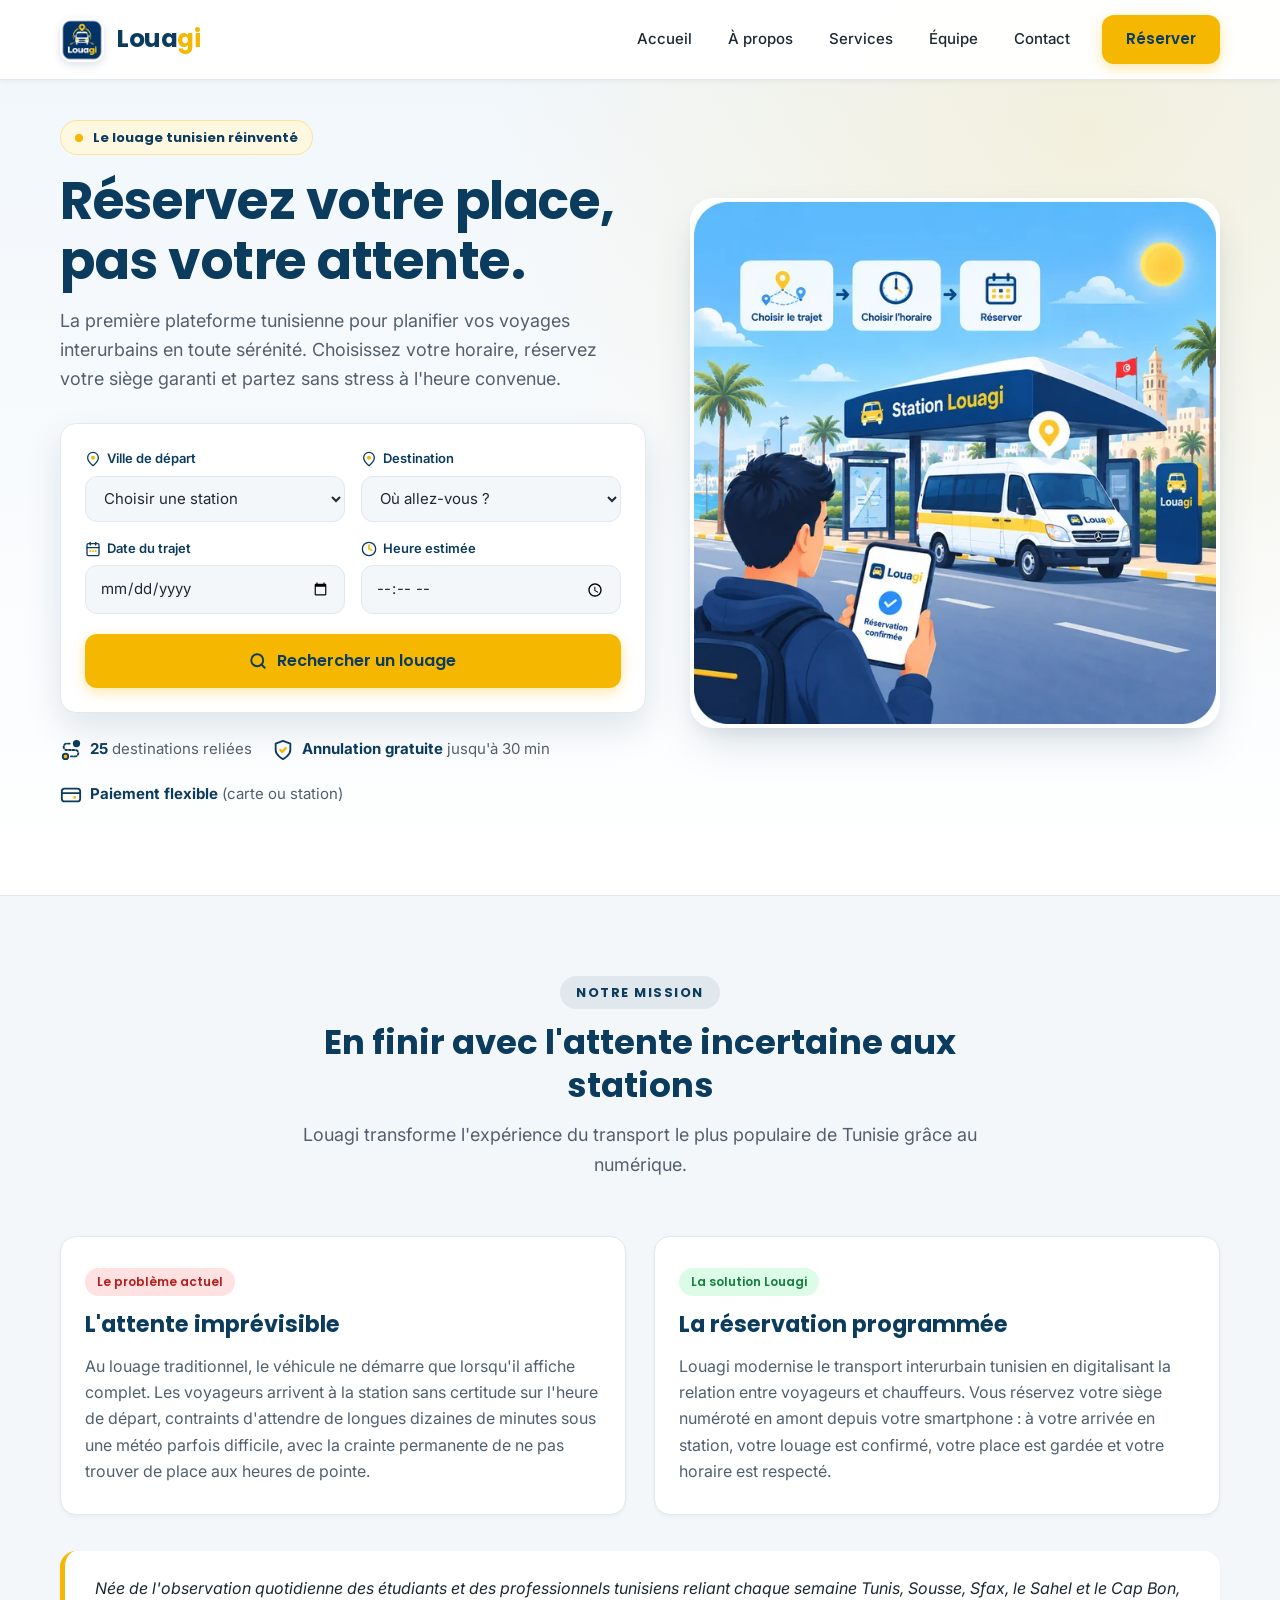
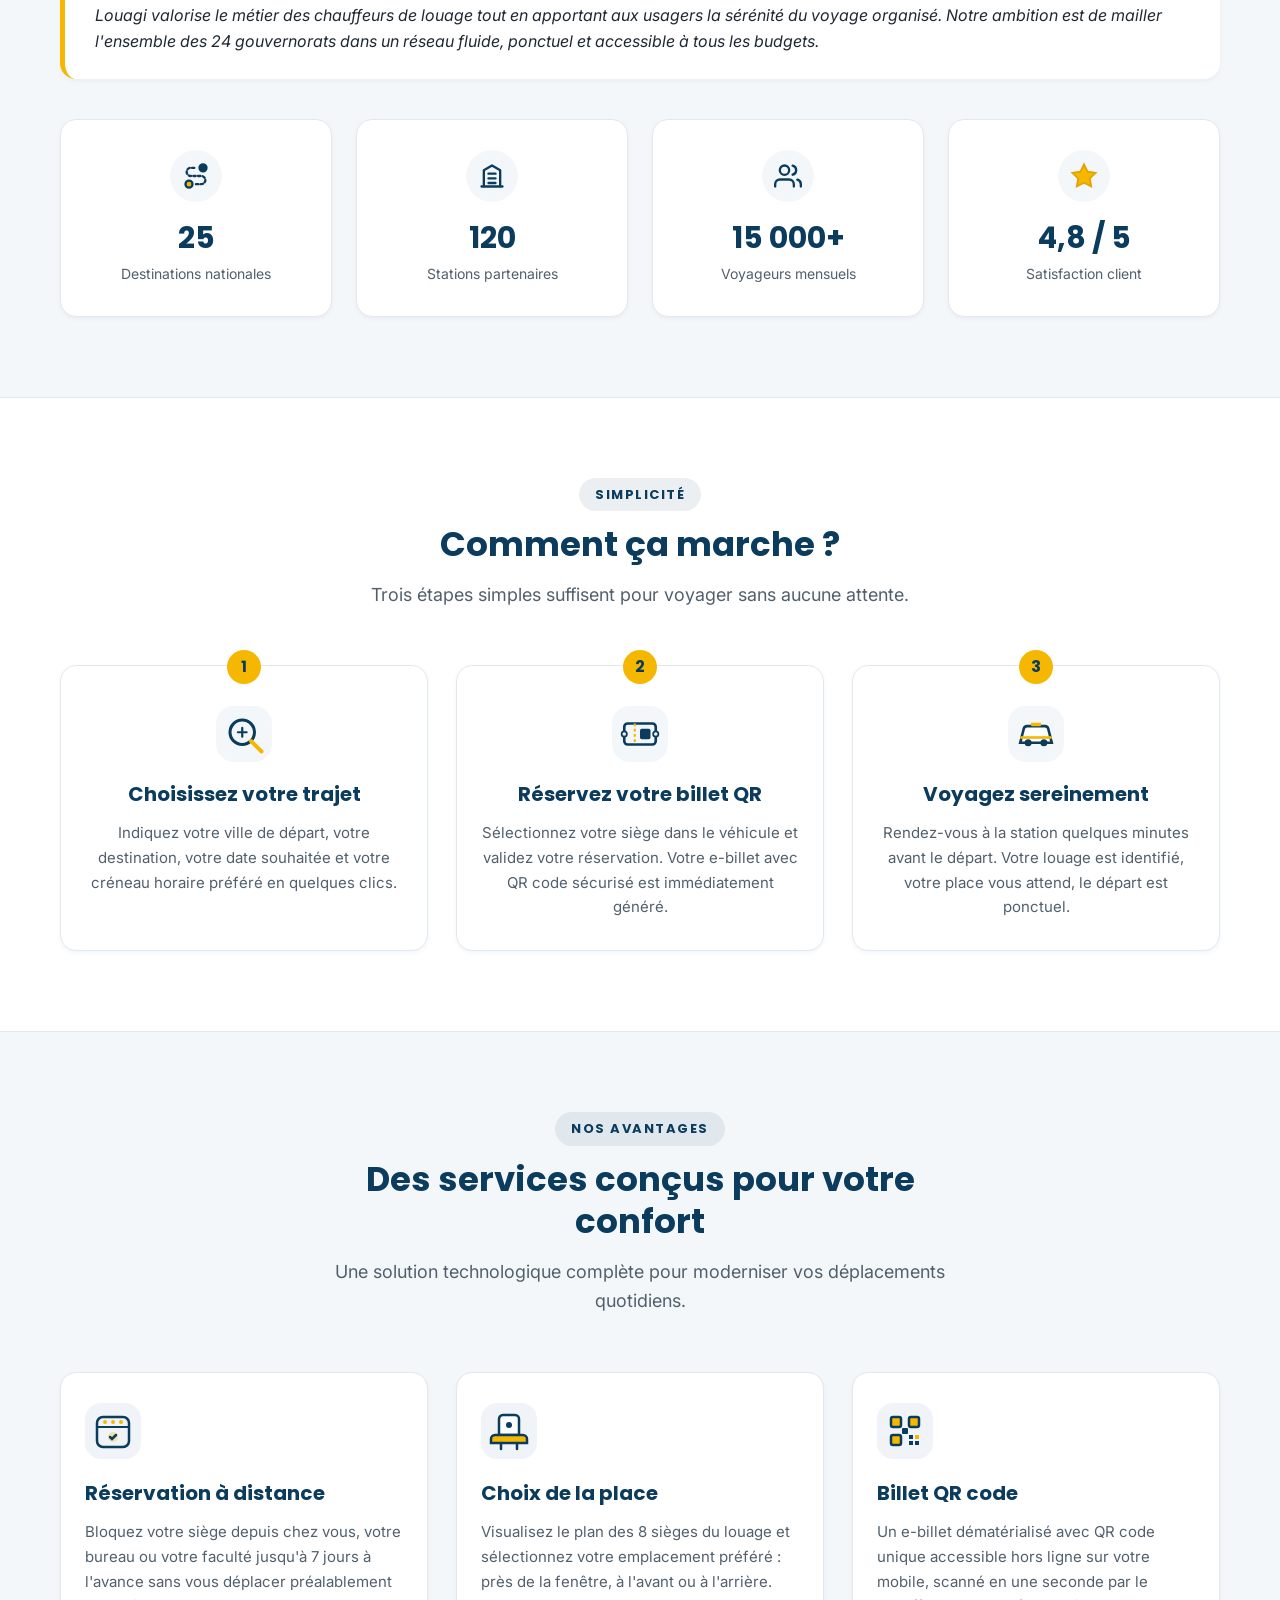
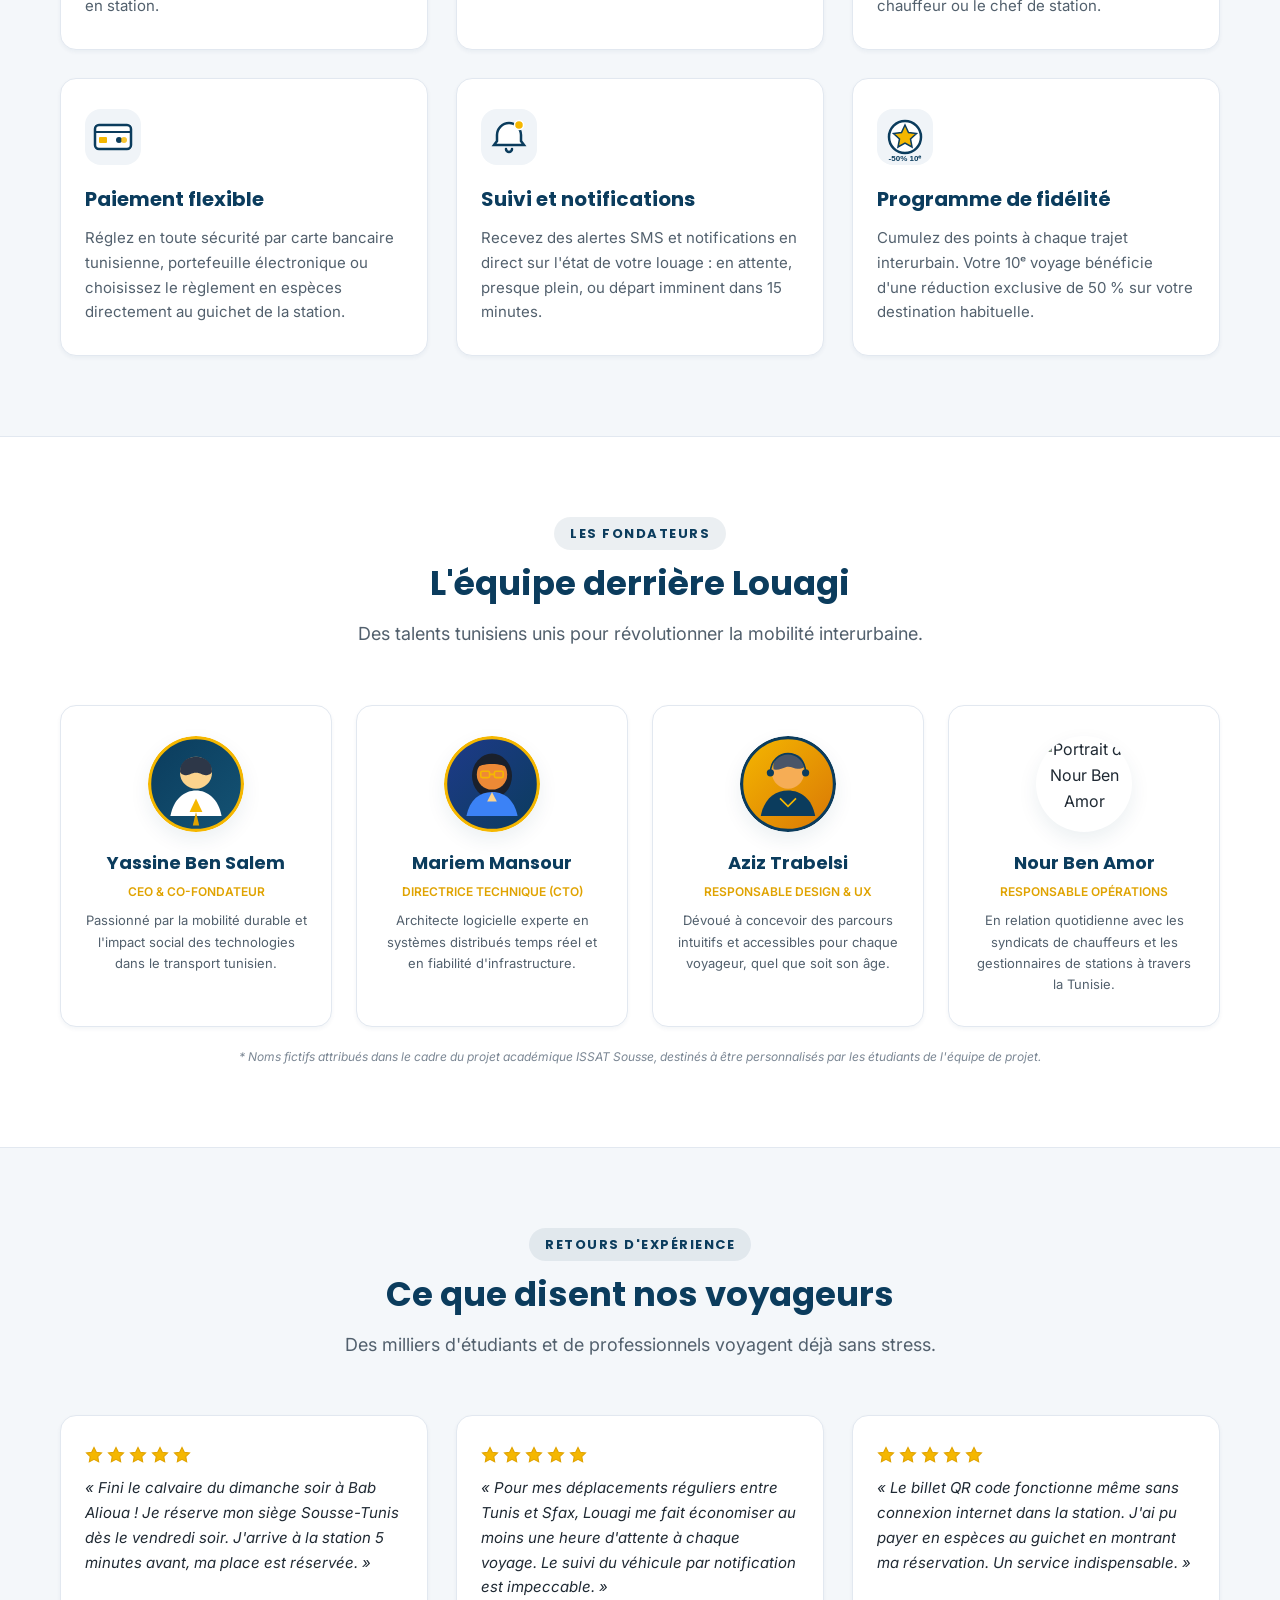
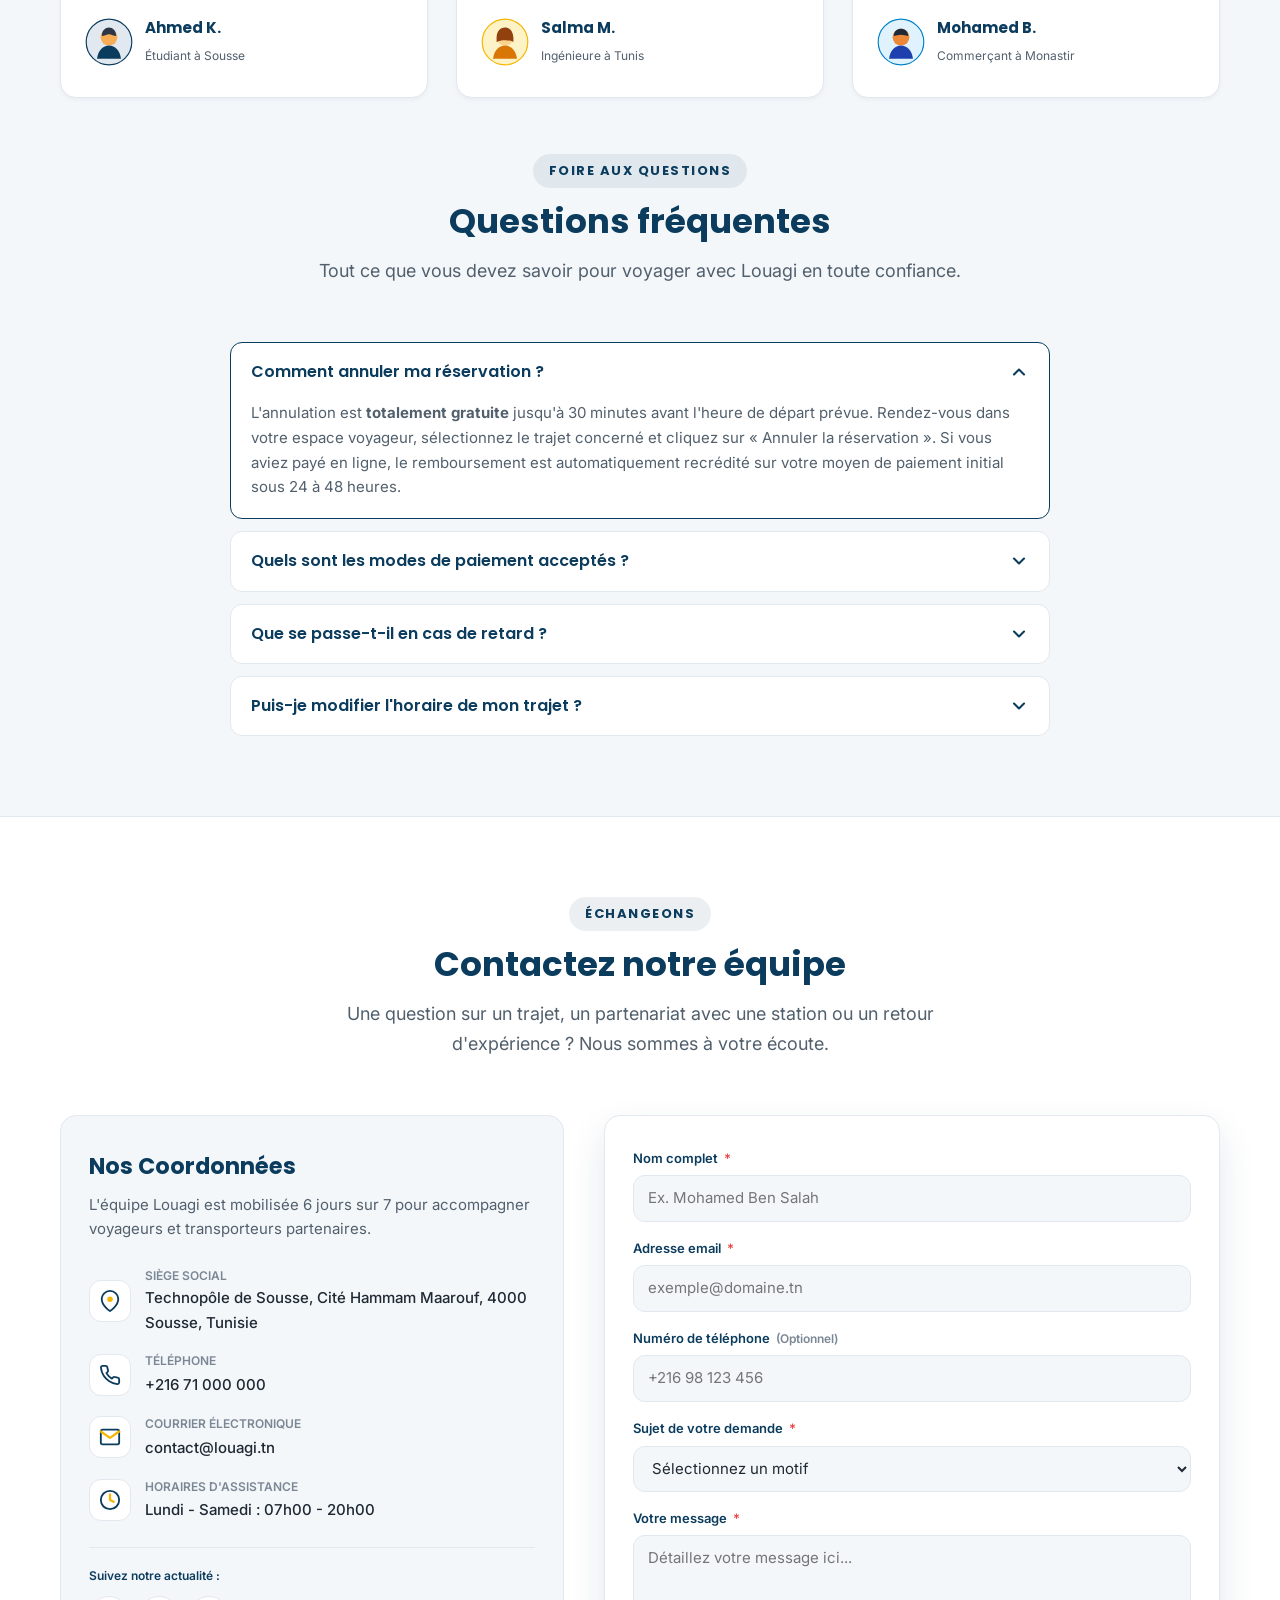
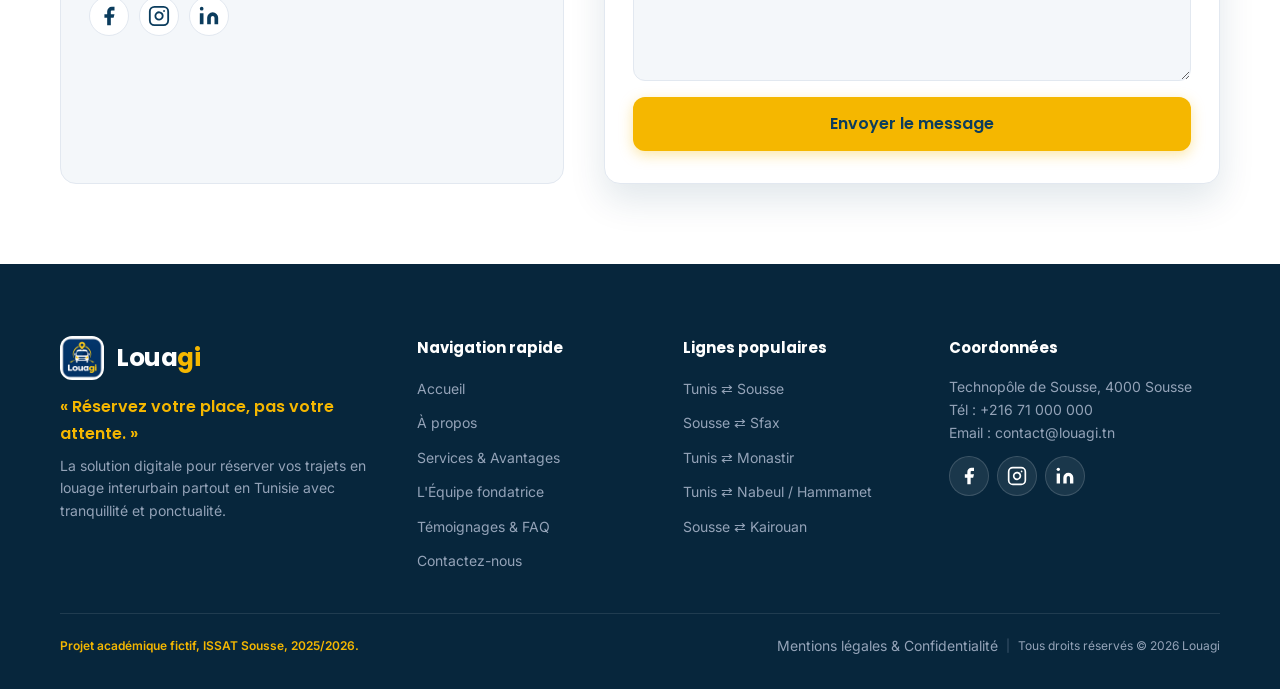
==== index.html @ 8c6a6560 "feat: ajout images hero et logo, mise a jour index et mentions legales" ====
<!DOCTYPE html>
<html lang="fr">
<head>
  <meta charset="UTF-8">
  <meta name="viewport" content="width=device-width, initial-scale=1.0">
  <title>Louagi - Réservez votre place de louage en Tunisie</title>
  <meta name="description" content="Louagi est la première plateforme tunisienne de réservation de louage à distance. Choisissez votre trajet, votre horaire et réservez votre place sans attente.">
  <link rel="preconnect" href="https://fonts.googleapis.com">
  <link rel="preconnect" href="https://fonts.gstatic.com" crossorigin>
  <link href="https://fonts.googleapis.com/css2?family=Inter:wght@400;500;600&family=Poppins:wght@600;700&display=swap" rel="stylesheet">
    <link rel="preload" as="image" href="images/hero-station-louagi.webp" type="image/webp" fetchpriority="high">
  <link rel="stylesheet" href="style.css">
</head>
<body>
  <a href="#main-content" class="skip-link">Aller au contenu principal</a>
  <header class="site-header" id="header">
    <div class="header-container">
      <a href="#accueil" class="brand-logo" aria-label="Retour à l'accueil Louagi">
        <img src="images/Logo_Louagi___navette_et_repère_jaune.png" alt="Logo Louagi" width="46" height="46" class="logo-img" fetchpriority="high" decoding="async">
        <span class="brand-name">Loua<span class="brand-name--accent">gi</span></span>
      </a>
      <input type="checkbox" id="menu-toggle" class="menu-toggle" aria-label="Afficher ou masquer le menu de navigation">
      <label for="menu-toggle" class="burger-btn" tabindex="0" title="Menu de navigation">
        <span class="sr-only">Menu</span>
        <span class="burger-line"></span>
        <span class="burger-line"></span>
        <span class="burger-line"></span>
      </label>
      <nav class="main-nav" aria-label="Navigation principale">
        <ul class="nav-list">
          <li class="nav-item"><a href="#accueil" class="nav-link">Accueil</a></li>
          <li class="nav-item"><a href="#apropos" class="nav-link">À propos</a></li>
          <li class="nav-item"><a href="#services" class="nav-link">Services</a></li>
          <li class="nav-item"><a href="#equipe" class="nav-link">Équipe</a></li>
          <li class="nav-item"><a href="#contact" class="nav-link">Contact</a></li>
          <li class="nav-item nav-item--cta">
            <a href="#recherche" class="btn btn--primary nav-cta">Réserver</a>
          </li>
        </ul>
      </nav>

    </div>
  </header>
  <main id="main-content">
    <section class="hero-section" id="accueil">
      <div class="hero-container">
        <div class="hero-content">
          <div class="hero-badge animate-fade-in-1">
            <span class="badge-dot"></span>
            Le louage tunisien réinventé
          </div>
          <h1 class="hero-title animate-fade-in-2">Réservez votre place, pas votre attente.</h1>
          <p class="hero-subtitle animate-fade-in-3">
            La première plateforme tunisienne pour planifier vos voyages interurbains en toute sérénité. Choisissez votre horaire, réservez votre siège garanti et partez sans stress à l'heure convenue.
          </p>
          <div class="search-card animate-fade-in-4" id="recherche">
            <form action="#" method="get" class="search-form">
              <div class="form-grid">
                <div class="form-group">
                  <label for="depart" class="form-label">
                    <img src="images/icon-location.svg" alt="" width="16" height="16" class="form-icon">
                    Ville de départ
                  </label>
                  <select id="depart" name="depart" class="form-select" required>
                    <option value="" disabled selected>Choisir une station</option>
                    <option value="tunis">Tunis (Bab Alioua / Moncef Bey)</option>
                    <option value="sousse">Sousse (Bab Jdid)</option>
                    <option value="sfax">Sfax (Bab Jebli)</option>
                    <option value="monastir">Monastir</option>
                    <option value="nabeul">Nabeul</option>
                    <option value="mahdia">Mahdia</option>
                    <option value="bizerte">Bizerte</option>
                    <option value="kairouan">Kairouan</option>
                    <option value="gabes">Gabès</option>
                  </select>
                </div>
                <div class="form-group">
                  <label for="destination" class="form-label">
                    <img src="images/icon-location.svg" alt="" width="16" height="16" class="form-icon">
                    Destination
                  </label>
                  <select id="destination" name="destination" class="form-select" required>
                    <option value="" disabled selected>Où allez-vous ?</option>
                    <option value="sousse">Sousse (Bab Jdid)</option>
                    <option value="tunis">Tunis (Bab Alioua / Moncef Bey)</option>
                    <option value="sfax">Sfax (Bab Jebli)</option>
                    <option value="monastir">Monastir</option>
                    <option value="nabeul">Nabeul</option>
                    <option value="mahdia">Mahdia</option>
                    <option value="bizerte">Bizerte</option>
                    <option value="kairouan">Kairouan</option>
                    <option value="gabes">Gabès</option>
                  </select>
                </div>
                <div class="form-group">
                  <label for="date-voyage" class="form-label">
                    <img src="images/icon-calendar.svg" alt="" width="16" height="16" class="form-icon">
                    Date du trajet
                  </label>
                  <input type="date" id="date-voyage" name="date" class="form-input" required>
                </div>
                <div class="form-group">
                  <label for="heure-voyage" class="form-label">
                    <img src="images/icon-clock.svg" alt="" width="16" height="16" class="form-icon">
                    Heure estimée
                  </label>
                  <input type="time" id="heure-voyage" name="heure" class="form-input" required>
                </div>
              </div>
              <div class="search-action">
                <button type="submit" class="btn btn--primary btn--search">
                  <img src="images/icon-search.svg" alt="" width="18" height="18" class="btn-icon">
                  Rechercher un louage
                </button>
              </div>
            </form>
          </div>
          <div class="trust-indicators animate-fade-in-4">
            <div class="trust-item">
              <img src="images/icon-destinations.svg" alt="" width="22" height="22" class="trust-icon">
              <span class="trust-text"><strong>25</strong> destinations reliées</span>
            </div>
            <div class="trust-item">
              <img src="images/icon-shield.svg" alt="" width="22" height="22" class="trust-icon">
              <span class="trust-text"><strong>Annulation gratuite</strong> jusqu'à 30 min</span>
            </div>
            <div class="trust-item">
              <img src="images/icon-wallet.svg" alt="" width="22" height="22" class="trust-icon">
              <span class="trust-text"><strong>Paiement flexible</strong> (carte ou station)</span>
            </div>
          </div>

        </div>
        <div class="hero-visual animate-fade-in-4">
          <div class="hero-illustration-wrapper">
            <picture>
              <source srcset="images/hero-station-louagi.webp" type="image/webp">
              <img src="images/R%C3%A9servation%20Louagi%20%C3%A0%20la%20station%20tunisienne.png" alt="Voyageur avec son smartphone confirmant sa place à la Station Louagi en Tunisie" width="530" height="530" class="hero-illustration-img" fetchpriority="high" decoding="async">
            </picture>
          </div>
        </div>
      </div>
    </section>
    <section class="section section--alt" id="apropos">
      <div class="container">
        
        <header class="section-header">
          <span class="section-tag">Notre Mission</span>
          <h2 class="section-title">En finir avec l'attente incertaine aux stations</h2>
          <p class="section-lead">
            Louagi transforme l'expérience du transport le plus populaire de Tunisie grâce au numérique.
          </p>
        </header>

        <div class="about-grid">
          <article class="about-card about-card--problem">
            <div class="about-card__header">
              <span class="status-pill status-pill--danger">Le problème actuel</span>
              <h3 class="about-card__title">L'attente imprévisible</h3>
            </div>
            <p class="about-card__text">
              Au louage traditionnel, le véhicule ne démarre que lorsqu'il affiche complet. Les voyageurs arrivent à la station sans certitude sur l'heure de départ, contraints d'attendre de longues dizaines de minutes sous une météo parfois difficile, avec la crainte permanente de ne pas trouver de place aux heures de pointe.
            </p>
          </article>
          <article class="about-card about-card--solution">
            <div class="about-card__header">
              <span class="status-pill status-pill--success">La solution Louagi</span>
              <h3 class="about-card__title">La réservation programmée</h3>
            </div>
            <p class="about-card__text">
              Louagi modernise le transport interurbain tunisien en digitalisant la relation entre voyageurs et chauffeurs. Vous réservez votre siège numéroté en amont depuis votre smartphone : à votre arrivée en station, votre louage est confirmé, votre place est gardée et votre horaire est respecté.
            </p>
          </article>

        </div>
        <div class="about-story">
          <p class="about-story__text">
            Née de l'observation quotidienne des étudiants et des professionnels tunisiens reliant chaque semaine Tunis, Sousse, Sfax, le Sahel et le Cap Bon, Louagi valorise le métier des chauffeurs de louage tout en apportant aux usagers la sérénité du voyage organisé. Notre ambition est de mailler l'ensemble des 24 gouvernorats dans un réseau fluide, ponctuel et accessible à tous les budgets.
          </p>
        </div>
        <div class="stats-wrapper">
          <div class="stats-grid">
            
            <div class="stat-card">
              <div class="stat-icon-wrap">
                <img src="images/icon-destinations.svg" alt="" width="28" height="28" loading="lazy" decoding="async">
              </div>
              <div class="stat-number">25</div>
              <div class="stat-label">Destinations nationales</div>
            </div>

            <div class="stat-card">
              <div class="stat-icon-wrap">
                <img src="images/icon-station.svg" alt="" width="28" height="28" loading="lazy" decoding="async">
              </div>
              <div class="stat-number">120</div>
              <div class="stat-label">Stations partenaires</div>
            </div>

            <div class="stat-card">
              <div class="stat-icon-wrap">
                <img src="images/icon-users.svg" alt="" width="28" height="28" loading="lazy" decoding="async">
              </div>
              <div class="stat-number">15 000+</div>
              <div class="stat-label">Voyageurs mensuels</div>
            </div>

            <div class="stat-card">
              <div class="stat-icon-wrap">
                <img src="images/icon-star.svg" alt="" width="28" height="28" loading="lazy" decoding="async">
              </div>
              <div class="stat-number">4,8 / 5</div>
              <div class="stat-label">Satisfaction client</div>
            </div>

          </div>
        </div>

      </div>
    </section>
    <section class="section" id="comment-ca-marche">
      <div class="container">
        
        <header class="section-header">
          <span class="section-tag">Simplicité</span>
          <h2 class="section-title">Comment ça marche ?</h2>
          <p class="section-lead">Trois étapes simples suffisent pour voyager sans aucune attente.</p>
        </header>

        <div class="steps-grid">
          <article class="step-card">
            <div class="step-badge">1</div>
            <div class="step-icon-box">
              <img src="images/icon-step-search.svg" alt="" width="56" height="56" loading="lazy" decoding="async">
            </div>
            <h3 class="step-title">Choisissez votre trajet</h3>
            <p class="step-desc">
              Indiquez votre ville de départ, votre destination, votre date souhaitée et votre créneau horaire préféré en quelques clics.
            </p>
          </article>
          <article class="step-card">
            <div class="step-badge">2</div>
            <div class="step-icon-box">
              <img src="images/icon-step-ticket.svg" alt="" width="56" height="56" loading="lazy" decoding="async">
            </div>
            <h3 class="step-title">Réservez votre billet QR</h3>
            <p class="step-desc">
              Sélectionnez votre siège dans le véhicule et validez votre réservation. Votre e-billet avec QR code sécurisé est immédiatement généré.
            </p>
          </article>
          <article class="step-card">
            <div class="step-badge">3</div>
            <div class="step-icon-box">
              <img src="images/icon-step-louage.svg" alt="" width="56" height="56" loading="lazy" decoding="async">
            </div>
            <h3 class="step-title">Voyagez sereinement</h3>
            <p class="step-desc">
              Rendez-vous à la station quelques minutes avant le départ. Votre louage est identifié, votre place vous attend, le départ est ponctuel.
            </p>
          </article>

        </div>

      </div>
    </section>
    <section class="section section--alt" id="services">
      <div class="container">
        
        <header class="section-header">
          <span class="section-tag">Nos Avantages</span>
          <h2 class="section-title">Des services conçus pour votre confort</h2>
          <p class="section-lead">Une solution technologique complète pour moderniser vos déplacements quotidiens.</p>
        </header>

        <div class="services-grid">
          <article class="service-card">
            <div class="service-icon">
              <img src="images/service-booking.svg" alt="" width="56" height="56" loading="lazy" decoding="async">
            </div>
            <h3 class="service-title">Réservation à distance</h3>
            <p class="service-desc">
              Bloquez votre siège depuis chez vous, votre bureau ou votre faculté jusqu'à 7 jours à l'avance sans vous déplacer préalablement en station.
            </p>
          </article>
          <article class="service-card">
            <div class="service-icon">
              <img src="images/service-seat.svg" alt="" width="56" height="56" loading="lazy" decoding="async">
            </div>
            <h3 class="service-title">Choix de la place</h3>
            <p class="service-desc">
              Visualisez le plan des 8 sièges du louage et sélectionnez votre emplacement préféré : près de la fenêtre, à l'avant ou à l'arrière.
            </p>
          </article>
          <article class="service-card">
            <div class="service-icon">
              <img src="images/service-qr.svg" alt="" width="56" height="56" loading="lazy" decoding="async">
            </div>
            <h3 class="service-title">Billet QR code</h3>
            <p class="service-desc">
              Un e-billet dématérialisé avec QR code unique accessible hors ligne sur votre mobile, scanné en une seconde par le chauffeur ou le chef de station.
            </p>
          </article>
          <article class="service-card">
            <div class="service-icon">
              <img src="images/service-payment.svg" alt="" width="56" height="56" loading="lazy" decoding="async">
            </div>
            <h3 class="service-title">Paiement flexible</h3>
            <p class="service-desc">
              Réglez en toute sécurité par carte bancaire tunisienne, portefeuille électronique ou choisissez le règlement en espèces directement au guichet de la station.
            </p>
          </article>
          <article class="service-card">
            <div class="service-icon">
              <img src="images/service-notification.svg" alt="" width="56" height="56" loading="lazy" decoding="async">
            </div>
            <h3 class="service-title">Suivi et notifications</h3>
            <p class="service-desc">
              Recevez des alertes SMS et notifications en direct sur l'état de votre louage : en attente, presque plein, ou départ imminent dans 15 minutes.
            </p>
          </article>
          <article class="service-card">
            <div class="service-icon">
              <img src="images/service-loyalty.svg" alt="" width="56" height="56" loading="lazy" decoding="async">
            </div>
            <h3 class="service-title">Programme de fidélité</h3>
            <p class="service-desc">
              Cumulez des points à chaque trajet interurbain. Votre 10ᵉ voyage bénéficie d'une réduction exclusive de 50 % sur votre destination habituelle.
            </p>
          </article>
        </div>
      </div>
    </section>
    <section class="section" id="equipe">
      <div class="container">
        
        <header class="section-header">
          <span class="section-tag">Les Fondateurs</span>
          <h2 class="section-title">L'équipe derrière Louagi</h2>
          <p class="section-lead">Des talents tunisiens unis pour révolutionner la mobilité interurbaine.</p>
        </header>

        <div class="team-grid">
          <article class="team-card">
            <div class="team-avatar-wrap">
              <img src="images/avatar-ceo.svg" alt="Portrait de Yassine Ben Salem" width="110" height="110" class="team-avatar" loading="lazy" decoding="async">
            </div>
            <h3 class="team-name">Yassine Ben Salem</h3>
            <span class="team-role">CEO &amp; Co-fondateur</span>
            <p class="team-bio">
              Passionné par la mobilité durable et l'impact social des technologies dans le transport tunisien.
            </p>
          </article>
          <article class="team-card">
            <div class="team-avatar-wrap">
              <img src="images/avatar-cto.svg" alt="Portrait de Mariem Mansour" width="110" height="110" class="team-avatar" loading="lazy" decoding="async">
            </div>
            <h3 class="team-name">Mariem Mansour</h3>
            <span class="team-role">Directrice Technique (CTO)</span>
            <p class="team-bio">
              Architecte logicielle experte en systèmes distribués temps réel et en fiabilité d'infrastructure.
            </p>
          </article>
          <article class="team-card">
            <div class="team-avatar-wrap">
              <img src="images/avatar-design.svg" alt="Portrait de Aziz Trabelsi" width="110" height="110" class="team-avatar" loading="lazy" decoding="async">
            </div>
            <h3 class="team-name">Aziz Trabelsi</h3>
            <span class="team-role">Responsable Design &amp; UX</span>
            <p class="team-bio">
              Dévoué à concevoir des parcours intuitifs et accessibles pour chaque voyageur, quel que soit son âge.
            </p>
          </article>
          <article class="team-card">
            <div class="team-avatar-wrap">
              <img src="images/avatar-ops.svg" alt="Portrait de Nour Ben Amor" width="110" height="110" class="team-avatar" loading="lazy" decoding="async">
            </div>
            <h3 class="team-name">Nour Ben Amor</h3>
            <span class="team-role">Responsable Opérations</span>
            <p class="team-bio">
              En relation quotidienne avec les syndicats de chauffeurs et les gestionnaires de stations à travers la Tunisie.
            </p>
          </article>
        </div>
        <p class="team-disclaimer">
          * Noms fictifs attribués dans le cadre du projet académique ISSAT Sousse, destinés à être personnalisés par les étudiants de l'équipe de projet.
        </p>
      </div>
    </section>
    <section class="section section--alt" id="faq-temoignages">
      <div class="container">
        <header class="section-header">
          <span class="section-tag">Retours d'expérience</span>
          <h2 class="section-title">Ce que disent nos voyageurs</h2>
          <p class="section-lead">Des milliers d'étudiants et de professionnels voyagent déjà sans stress.</p>
        </header>

        <div class="testimonials-grid">
          <article class="testimonial-card">
            <div class="testimonial-rating">
              <img src="images/icon-star.svg" alt="" width="18" height="18" loading="lazy" decoding="async">
              <img src="images/icon-star.svg" alt="" width="18" height="18" loading="lazy" decoding="async">
              <img src="images/icon-star.svg" alt="" width="18" height="18" loading="lazy" decoding="async">
              <img src="images/icon-star.svg" alt="" width="18" height="18" loading="lazy" decoding="async">
              <img src="images/icon-star.svg" alt="" width="18" height="18" loading="lazy" decoding="async">
            </div>
            <blockquote class="testimonial-quote">
              « Fini le calvaire du dimanche soir à Bab Alioua ! Je réserve mon siège Sousse-Tunis dès le vendredi soir. J'arrive à la station 5 minutes avant, ma place est réservée. »
            </blockquote>
            <div class="testimonial-author">
              <img src="images/avatar-user1.svg" alt="Avatar Ahmed" width="48" height="48" class="testimonial-avatar" loading="lazy" decoding="async">
              <div>
                <h3 class="testimonial-name">Ahmed K.</h3>
                <span class="testimonial-meta">Étudiant à Sousse</span>
              </div>
            </div>
          </article>
          <article class="testimonial-card">
            <div class="testimonial-rating">
              <img src="images/icon-star.svg" alt="" width="18" height="18" loading="lazy" decoding="async">
              <img src="images/icon-star.svg" alt="" width="18" height="18" loading="lazy" decoding="async">
              <img src="images/icon-star.svg" alt="" width="18" height="18" loading="lazy" decoding="async">
              <img src="images/icon-star.svg" alt="" width="18" height="18" loading="lazy" decoding="async">
              <img src="images/icon-star.svg" alt="" width="18" height="18" loading="lazy" decoding="async">
            </div>
            <blockquote class="testimonial-quote">
              « Pour mes déplacements réguliers entre Tunis et Sfax, Louagi me fait économiser au moins une heure d'attente à chaque voyage. Le suivi du véhicule par notification est impeccable. »
            </blockquote>
            <div class="testimonial-author">
              <img src="images/avatar-user2.svg" alt="Avatar Salma" width="48" height="48" class="testimonial-avatar" loading="lazy" decoding="async">
              <div>
                <h3 class="testimonial-name">Salma M.</h3>
                <span class="testimonial-meta">Ingénieure à Tunis</span>
              </div>
            </div>
          </article>
          <article class="testimonial-card">
            <div class="testimonial-rating">
              <img src="images/icon-star.svg" alt="" width="18" height="18" loading="lazy" decoding="async">
              <img src="images/icon-star.svg" alt="" width="18" height="18" loading="lazy" decoding="async">
              <img src="images/icon-star.svg" alt="" width="18" height="18" loading="lazy" decoding="async">
              <img src="images/icon-star.svg" alt="" width="18" height="18" loading="lazy" decoding="async">
              <img src="images/icon-star.svg" alt="" width="18" height="18" loading="lazy" decoding="async">
            </div>
            <blockquote class="testimonial-quote">
              « Le billet QR code fonctionne même sans connexion internet dans la station. J'ai pu payer en espèces au guichet en montrant ma réservation. Un service indispensable. »
            </blockquote>
            <div class="testimonial-author">
              <img src="images/avatar-user3.svg" alt="Avatar Mohamed" width="48" height="48" class="testimonial-avatar" loading="lazy" decoding="async">
              <div>
                <h3 class="testimonial-name">Mohamed B.</h3>
                <span class="testimonial-meta">Commerçant à Monastir</span>
              </div>
            </div>
          </article>

        </div>
        <div class="faq-container">
          <header class="section-header faq-header">
            <span class="section-tag">Foire Aux Questions</span>
            <h2 class="section-title">Questions fréquentes</h2>
            <p class="section-lead">Tout ce que vous devez savoir pour voyager avec Louagi en toute confiance.</p>
          </header>

          <div class="faq-accordion">
            <details class="faq-item" open>
              <summary class="faq-question">
                <span>Comment annuler ma réservation ?</span>
                <img src="images/icon-chevron-down.svg" alt="" width="20" height="20" class="faq-icon" loading="lazy" decoding="async">
              </summary>
              <div class="faq-answer">
                <p>
                  L'annulation est <strong>totalement gratuite</strong> jusqu'à 30 minutes avant l'heure de départ prévue. Rendez-vous dans votre espace voyageur, sélectionnez le trajet concerné et cliquez sur « Annuler la réservation ». Si vous aviez payé en ligne, le remboursement est automatiquement recrédité sur votre moyen de paiement initial sous 24 à 48 heures.
                </p>
              </div>
            </details>
            <details class="faq-item">
              <summary class="faq-question">
                <span>Quels sont les modes de paiement acceptés ?</span>
                <img src="images/icon-chevron-down.svg" alt="" width="20" height="20" class="faq-icon" loading="lazy" decoding="async">
              </summary>
              <div class="faq-answer">
                <p>
                  Louagi s'adapte à tous les usagers : vous pouvez régler en ligne de façon sécurisée par <strong>carte bancaire tunisienne (CIB / Visa / Mastercard)</strong> ou via les portefeuilles électroniques partenaires (D17, Flouci, Sobflous). Vous pouvez également opter pour le <strong>règlement en espèces directement à la station</strong> lors de la validation de votre billet au guichet.
                </p>
              </div>
            </details>
            <details class="faq-item">
              <summary class="faq-question">
                <span>Que se passe-t-il en cas de retard ?</span>
                <img src="images/icon-chevron-down.svg" alt="" width="20" height="20" class="faq-icon" loading="lazy" decoding="async">
              </summary>
              <div class="faq-answer">
                <p>
                  Si vous prévoyez un retard personnel, vous disposez d'un délai de grâce de 10 minutes ou vous pouvez reprogrammer votre réservation sur le départ suivant sans frais. Si le retard provient d'un aléa de circulation du véhicule, vous êtes averti instantanément par notification SMS et vous avez le choix entre attendre le véhicule avec suivi GPS ou être réassigné en priorité absolue sur le louage suivant.
                </p>
              </div>
            </details>
            <details class="faq-item">
              <summary class="faq-question">
                <span>Puis-je modifier l'horaire de mon trajet ?</span>
                <img src="images/icon-chevron-down.svg" alt="" width="20" height="20" class="faq-icon" loading="lazy" decoding="async">
              </summary>
              <div class="faq-answer">
                <p>
                  Oui, la modification de date ou d'horaire pour le même itinéraire est <strong>simple et sans frais additionnels</strong> jusqu'à 45 minutes avant l'horaire prévu. Sélectionnez simplement votre nouvelle tranche horaire disponible parmi les départs de la journée.
                </p>
              </div>
            </details>

          </div>
        </div>

      </div>
    </section>
    <section class="section" id="contact">
      <div class="container">
        
        <header class="section-header">
          <span class="section-tag">Échangeons</span>
          <h2 class="section-title">Contactez notre équipe</h2>
          <p class="section-lead">Une question sur un trajet, un partenariat avec une station ou un retour d'expérience ? Nous sommes à votre écoute.</p>
        </header>

        <div class="contact-grid">
          <div class="contact-info">
            <h3 class="contact-info__title">Nos Coordonnées</h3>
            <p class="contact-info__desc">
              L'équipe Louagi est mobilisée 6 jours sur 7 pour accompagner voyageurs et transporteurs partenaires.
            </p>

            <ul class="contact-list">
              <li class="contact-item">
                <div class="contact-icon-box">
                  <img src="images/icon-map-pin.svg" alt="" width="22" height="22" loading="lazy" decoding="async">
                </div>
                <div>
                  <span class="contact-label">Siège social</span>
                  <address class="contact-value">Technopôle de Sousse, Cité Hammam Maarouf, 4000 Sousse, Tunisie</address>
                </div>
              </li>

              <li class="contact-item">
                <div class="contact-icon-box">
                  <img src="images/icon-phone.svg" alt="" width="22" height="22" loading="lazy" decoding="async">
                </div>
                <div>
                  <span class="contact-label">Téléphone</span>
                  <a href="tel:+21671000000" class="contact-link">+216 71 000 000</a>
                </div>
              </li>

              <li class="contact-item">
                <div class="contact-icon-box">
                  <img src="images/icon-mail.svg" alt="" width="22" height="22" loading="lazy" decoding="async">
                </div>
                <div>
                  <span class="contact-label">Courrier électronique</span>
                  <a href="mailto:contact@louagi.tn" class="contact-link">contact@louagi.tn</a>
                </div>
              </li>

              <li class="contact-item">
                <div class="contact-icon-box">
                  <img src="images/icon-clock.svg" alt="" width="22" height="22" loading="lazy" decoding="async">
                </div>
                <div>
                  <span class="contact-label">Horaires d'assistance</span>
                  <span class="contact-value">Lundi - Samedi : 07h00 - 20h00</span>
                </div>
              </li>
            </ul>
            <div class="social-block">
              <span class="social-title">Suivez notre actualité :</span>
              <div class="social-links">
                <a href="#" class="social-link" aria-label="Suivez Louagi sur Facebook">
                  <img src="images/social-facebook.svg" alt="" width="22" height="22" loading="lazy" decoding="async">
                </a>
                <a href="#" class="social-link" aria-label="Suivez Louagi sur Instagram">
                  <img src="images/social-instagram.svg" alt="" width="22" height="22" loading="lazy" decoding="async">
                </a>
                <a href="#" class="social-link" aria-label="Suivez Louagi sur LinkedIn">
                  <img src="images/social-linkedin.svg" alt="" width="22" height="22" loading="lazy" decoding="async">
                </a>
              </div>
            </div>
          </div>
          <div class="contact-card">
            <form action="#" method="post" class="contact-form">
              <div class="form-group">
                <label for="contact-nom" class="form-label">Nom complet <span class="required-mark">*</span></label>
                <input type="text" id="contact-nom" name="nom" class="form-input" placeholder="Ex. Mohamed Ben Salah" required minlength="2">
              </div>
              <div class="form-group">
                <label for="contact-email" class="form-label">Adresse email <span class="required-mark">*</span></label>
                <input type="email" id="contact-email" name="email" class="form-input" placeholder="exemple@domaine.tn" required>
              </div>
              <div class="form-group">
                <label for="contact-tel" class="form-label">Numéro de téléphone <span class="optional-mark">(Optionnel)</span></label>
                <input type="tel" id="contact-tel" name="telephone" class="form-input" placeholder="+216 98 123 456" pattern="^(\+216|00216)?[0-9\s]{8,12}$">
              </div>
              <div class="form-group">
                <label for="contact-sujet" class="form-label">Sujet de votre demande <span class="required-mark">*</span></label>
                <select id="contact-sujet" name="sujet" class="form-select" required>
                  <option value="" disabled selected>Sélectionnez un motif</option>
                  <option value="reservation">Aide concernant une réservation</option>
                  <option value="chauffeur">Rejoindre le réseau des chauffeurs partenaires</option>
                  <option value="reclamation">Réclamation ou retour d'expérience</option>
                  <option value="partenariat">Partenariat universitaire ou institutionnel</option>
                  <option value="autre">Autre demande</option>
                </select>
              </div>
              <div class="form-group">
                <label for="contact-message" class="form-label">Votre message <span class="required-mark">*</span></label>
                <textarea id="contact-message" name="message" class="form-textarea" rows="5" placeholder="Détaillez votre message ici..." required minlength="10"></textarea>
              </div>
              <button type="submit" class="btn btn--primary btn--block">
                Envoyer le message
              </button>

            </form>
          </div>

        </div>

      </div>
    </section>

  </main>

  
  <footer class="site-footer">
    <div class="container">
      
      <div class="footer-grid">
        <div class="footer-col footer-col--brand">
          <a href="#accueil" class="brand-logo footer-logo" aria-label="Retour au sommet de la page">
            <img src="images/Logo%20Louagi%20_%20navette%20et%20rep%C3%A8re%20jaune.png" alt="Logo Louagi" width="48" height="48" class="footer-logo-img" loading="lazy" decoding="async">
            <span class="brand-name brand-name--footer">Loua<span class="brand-name--accent">gi</span></span>
          </a>
          <p class="footer-tagline">
            « Réservez votre place, pas votre attente. »
          </p>
          <p class="footer-desc">
            La solution digitale pour réserver vos trajets en louage interurbain partout en Tunisie avec tranquillité et ponctualité.
          </p>
        </div>
        <div class="footer-col">
          <h4 class="footer-heading">Navigation rapide</h4>
          <ul class="footer-links">
            <li><a href="#accueil" class="footer-link">Accueil</a></li>
            <li><a href="#apropos" class="footer-link">À propos</a></li>
            <li><a href="#services" class="footer-link">Services &amp; Avantages</a></li>
            <li><a href="#equipe" class="footer-link">L'Équipe fondatrice</a></li>
            <li><a href="#faq-temoignages" class="footer-link">Témoignages &amp; FAQ</a></li>
            <li><a href="#contact" class="footer-link">Contactez-nous</a></li>
          </ul>
        </div>
        <div class="footer-col">
          <h4 class="footer-heading">Lignes populaires</h4>
          <ul class="footer-links">
            <li><a href="#recherche" class="footer-link">Tunis ⇄ Sousse</a></li>
            <li><a href="#recherche" class="footer-link">Sousse ⇄ Sfax</a></li>
            <li><a href="#recherche" class="footer-link">Tunis ⇄ Monastir</a></li>
            <li><a href="#recherche" class="footer-link">Tunis ⇄ Nabeul / Hammamet</a></li>
            <li><a href="#recherche" class="footer-link">Sousse ⇄ Kairouan</a></li>
          </ul>
        </div>
        <div class="footer-col">
          <h4 class="footer-heading">Coordonnées</h4>
          <address class="footer-address">
            <p>Technopôle de Sousse, 4000 Sousse</p>
            <p>Tél : <a href="tel:+21671000000" class="footer-link">+216 71 000 000</a></p>
            <p>Email : <a href="mailto:contact@louagi.tn" class="footer-link">contact@louagi.tn</a></p>
          </address>
          <div class="footer-socials">
            <a href="#" class="social-link social-link--footer" aria-label="Facebook Louagi">
              <img src="images/social-facebook.svg" alt="" width="20" height="20" loading="lazy" decoding="async">
            </a>
            <a href="#" class="social-link social-link--footer" aria-label="Instagram Louagi">
              <img src="images/social-instagram.svg" alt="" width="20" height="20" loading="lazy" decoding="async">
            </a>
            <a href="#" class="social-link social-link--footer" aria-label="LinkedIn Louagi">
              <img src="images/social-linkedin.svg" alt="" width="20" height="20" loading="lazy" decoding="async">
            </a>
          </div>
        </div>

      </div>
      <div class="footer-bottom">
        <p class="footer-academic">
          Projet académique fictif, ISSAT Sousse, 2025/2026.
        </p>
        <div class="footer-legal">
          <a href="pages/mentions-legales.html" class="footer-link footer-link--sub">Mentions légales &amp; Confidentialité</a>
          <span class="footer-sep">|</span>
          <span>Tous droits réservés &copy; 2026 Louagi</span>
        </div>
      </div>

    </div>
  </footer>

</body>
</html>
---- style.css ----
/* LOUAGI - Feuille de style
   Mini-projet Web - ISSAT Sousse (FIA3, 2025/2026)
   HTML5 et CSS3 pur - aucun framework, aucun JavaScript */

/* Variables */
:root {
  --primary: #0B3C5D;
  --primary-dark: #07263C;
  --accent: #F5B700;
  --accent-hover: #E0A300;
  --accent-light: #FFF8E1;
  --bg: #FFFFFF;
  --bg-light: #F4F7FA;
  --border: #E2E8F0;
  --text: #1F2933;
  --text-muted: #52606D;
  --text-light: #7B8794;
  --font-title: 'Poppins', sans-serif;
  --font-body: 'Inter', sans-serif;
  --r-sm: 8px;
  --r-md: 12px;
  --r-lg: 16px;
  --r-xl: 24px;
  --r-pill: 9999px;
  --shadow-sm: 0 2px 4px rgba(11,60,93,.05);
  --shadow-md: 0 8px 20px rgba(11,60,93,.08);
  --shadow-lg: 0 16px 36px rgba(11,60,93,.12);
  --shadow-hover: 0 20px 40px rgba(11,60,93,.16);
  --max-w: 1200px;
  --header-h: 80px;
  --tr: .3s cubic-bezier(.16,1,.3,1);
}

/* Reset */
*, *::before, *::after { box-sizing: border-box; margin: 0; padding: 0; }
html { scroll-behavior: smooth; scroll-padding-top: calc(var(--header-h) + 16px); -webkit-text-size-adjust: 100%; }
body { font-family: var(--font-body); font-size: 1rem; line-height: 1.65; color: var(--text); background: var(--bg); overflow-x: hidden; }
img, svg { display: block; max-width: 100%; height: auto; }
ul, ol { list-style: none; }
a { color: inherit; text-decoration: none; transition: color var(--tr); }
button, input, select, textarea { font: inherit; color: inherit; }
:focus-visible { outline: 3px solid var(--accent); outline-offset: 3px; }

.sr-only { position: absolute; width: 1px; height: 1px; padding: 0; margin: -1px; overflow: hidden; clip: rect(0,0,0,0); white-space: nowrap; border: 0; }

.skip-link {
  position: absolute; top: -60px; left: 20px;
  background: var(--primary); color: var(--accent);
  font-weight: 600; padding: 12px 20px;
  border-radius: var(--r-md); z-index: 9999;
  transition: top var(--tr);
}
.skip-link:focus { top: 15px; }

/* Layout */
.container { width: 100%; max-width: var(--max-w); margin: 0 auto; padding: 0 20px; }
.container--narrow { max-width: 840px; }
.text-center { text-align: center; }

.section { padding: 5rem 0; background: var(--bg); }
.section--alt { background: var(--bg-light); border-top: 1px solid var(--border); border-bottom: 1px solid var(--border); }

.section-header { text-align: center; max-width: 680px; margin: 0 auto 3.5rem; }
.section-tag {
  display: inline-block; font-family: var(--font-title); font-size: .8125rem;
  font-weight: 700; text-transform: uppercase; letter-spacing: 1.5px;
  color: var(--primary); background: rgba(11,60,93,.08);
  padding: 6px 16px; border-radius: var(--r-pill); margin-bottom: 12px;
}
.section-title { font-family: var(--font-title); font-size: clamp(1.65rem,3.2vw,2.125rem); font-weight: 700; color: var(--primary); line-height: 1.25; margin-bottom: 14px; }
.section-lead { font-size: 1.125rem; color: var(--text-muted); }

/* Boutons */
.btn {
  display: inline-flex; align-items: center; justify-content: center; gap: 10px;
  font-family: var(--font-title); font-weight: 600; font-size: 1rem;
  min-height: 48px; padding: 12px 28px;
  border-radius: var(--r-md); border: 2px solid transparent; cursor: pointer;
  transition: transform var(--tr), background-color var(--tr), box-shadow var(--tr);
}
.btn:hover { transform: translateY(-2px); }
.btn--primary { background: var(--accent); color: var(--primary); box-shadow: 0 4px 14px rgba(245,183,0,.35); }
.btn--primary:hover { background: var(--accent-hover); box-shadow: 0 6px 18px rgba(245,183,0,.45); }
.btn--block, .btn--search { width: 100%; }
.btn--search { font-size: 1rem; min-height: 50px; }
.btn-icon { flex-shrink: 0; }

.status-pill { display: inline-flex; font-family: var(--font-title); font-size: .75rem; font-weight: 600; padding: 4px 12px; border-radius: var(--r-pill); }
.status-pill--danger { background: #FEE2E2; color: #B91C1C; }
.status-pill--success { background: #DCFCE7; color: #15803D; }

/* Header */
.site-header {
  position: fixed; top: 0; left: 0; right: 0;
  height: var(--header-h); background: rgba(255,255,255,.96);
  border-bottom: 1px solid var(--border); box-shadow: var(--shadow-sm); z-index: 1000;
}
.header-container { max-width: var(--max-w); height: 100%; margin: 0 auto; padding: 0 20px; display: flex; align-items: center; justify-content: space-between; }

.brand-logo { display: flex; align-items: center; gap: 12px; min-height: 44px; }
.logo-img { width: 44px; height: 44px; border-radius: var(--r-md); object-fit: cover; box-shadow: 0 3px 8px rgba(11,60,93,.15); transition: transform var(--tr); }
.brand-logo:hover .logo-img { transform: scale(1.05); }
.brand-name { font-family: var(--font-title); font-weight: 700; font-size: 1.55rem; color: var(--primary); letter-spacing: -.5px; line-height: 1; }
.brand-name--accent { color: var(--accent); }
.brand-name--footer { color: #fff; }

/* Menu burger CSS pur */
.menu-toggle { position: absolute; width: 1px; height: 1px; overflow: hidden; clip: rect(0,0,0,0); white-space: nowrap; }
.burger-btn { display: none; flex-direction: column; justify-content: space-around; width: 44px; height: 44px; padding: 10px; border: 1px solid var(--border); border-radius: var(--r-md); cursor: pointer; z-index: 1002; }
.burger-line { display: block; width: 24px; height: 2.5px; background: var(--primary); border-radius: 2px; transition: transform var(--tr), opacity var(--tr); }

.main-nav { display: flex; align-items: center; }
.nav-list { display: flex; align-items: center; gap: 28px; }
.nav-link { font-size: .9375rem; font-weight: 500; padding: 8px 4px; position: relative; min-height: 44px; display: inline-flex; align-items: center; }
.nav-link::after { content: ''; position: absolute; bottom: 4px; left: 0; width: 0; height: 2px; background: var(--accent); transition: width var(--tr); }
.nav-link:hover { color: var(--primary); }
.nav-link:hover::after { width: 100%; }
.nav-cta { font-size: .9375rem; padding: 10px 22px; min-height: 42px; }

/* Hero */
.hero-section {
  padding-top: calc(var(--header-h) + 40px); padding-bottom: 5.5rem;
  background: radial-gradient(circle at 85% 15%, rgba(245,183,0,.12) 0%, transparent 45%),
              linear-gradient(180deg, #F0F6FB 0%, #fff 100%);
  position: relative; overflow: hidden;
}
.hero-container { max-width: var(--max-w); margin: 0 auto; padding: 0 20px; display: grid; grid-template-columns: 1.05fr .95fr; gap: 44px; align-items: center; }
.hero-content { display: flex; flex-direction: column; }

.hero-badge {
  display: inline-flex; align-items: center; gap: 10px;
  background: var(--accent-light); color: var(--primary);
  border: 1px solid rgba(245,183,0,.3); font-family: var(--font-title);
  font-size: .8125rem; font-weight: 700; padding: 6px 14px;
  border-radius: var(--r-pill); width: fit-content; margin-bottom: 16px;
}
.badge-dot { width: 8px; height: 8px; border-radius: 50%; background: var(--accent); }
.hero-title { font-family: var(--font-title); font-size: clamp(2.1rem,4.5vw,3.25rem); font-weight: 700; color: var(--primary); line-height: 1.15; letter-spacing: -.5px; margin-bottom: 16px; }
.hero-subtitle { font-size: 1.125rem; color: var(--text-muted); line-height: 1.6; margin-bottom: 30px; max-width: 580px; }

/* Formulaire de recherche */
.search-card { background: var(--bg); padding: 24px; border-radius: var(--r-lg); box-shadow: var(--shadow-lg); border: 1px solid var(--border); margin-bottom: 24px; }
.form-grid { display: grid; grid-template-columns: 1fr 1fr; gap: 16px; margin-bottom: 20px; }
.form-group { display: flex; flex-direction: column; gap: 6px; }
.form-label { font-size: .8125rem; font-weight: 600; color: var(--primary); display: flex; align-items: center; gap: 6px; }
.form-select, .form-input, .form-textarea { width: 100%; min-height: 46px; padding: 10px 14px; background: var(--bg-light); border: 1.5px solid var(--border); border-radius: var(--r-md); font-size: .9375rem; color: var(--text); transition: border-color var(--tr), background-color var(--tr); }
.form-select:focus, .form-input:focus, .form-textarea:focus { background: #fff; border-color: var(--primary); outline: none; }
.form-textarea { min-height: 120px; resize: vertical; }

/* Indicateurs de confiance */
.trust-indicators { display: flex; flex-wrap: wrap; gap: 20px; }
.trust-item { display: flex; align-items: center; gap: 8px; font-size: .9375rem; color: var(--text-muted); }
.trust-item strong { color: var(--primary); }

/* Illustration hero */
.hero-visual { position: relative; width: 100%; display: flex; justify-content: center; align-items: center; }
.hero-illustration-wrapper {
  position: relative; width: 100%; max-width: 530px;
  display: flex; justify-content: center; align-items: center;
  border-radius: var(--r-xl); box-shadow: 0 20px 45px -10px rgba(11,60,93,.18), 0 8px 20px -6px rgba(11,60,93,.08);
  border: 4px solid #fff; background: #fff; overflow: hidden;
  animation: heroFloat 5s ease-in-out infinite alternate;
  transition: transform var(--tr), box-shadow var(--tr);
}
.hero-illustration-wrapper:hover { transform: translateY(-6px) scale(1.01); box-shadow: 0 28px 55px -10px rgba(11,60,93,.24); }
.hero-illustration-img { width: 100%; height: 100%; aspect-ratio: 1/1; object-fit: cover; display: block; }

/* Grilles de section */
.about-grid { display: grid; grid-template-columns: 1fr 1fr; gap: 28px; margin-bottom: 36px; }
.steps-grid, .services-grid, .testimonials-grid { display: grid; grid-template-columns: repeat(3,1fr); gap: 28px; }
.stats-grid, .team-grid { display: grid; grid-template-columns: repeat(4,1fr); gap: 24px; }

/* Cartes (style unifié) */
.about-card, .step-card, .service-card, .team-card, .testimonial-card, .stat-card {
  background: var(--bg); padding: 30px 24px;
  border-radius: var(--r-lg); border: 1px solid var(--border);
  box-shadow: var(--shadow-sm); transition: transform var(--tr), box-shadow var(--tr), border-color var(--tr);
}
.about-card:hover, .step-card:hover, .service-card:hover, .team-card:hover, .testimonial-card:hover, .stat-card:hover { transform: translateY(-6px); box-shadow: var(--shadow-hover); }

/* À propos */
.about-card__title { font-family: var(--font-title); font-size: 1.4rem; color: var(--primary); margin: 10px 0; }
.about-card__text { color: var(--text-muted); }
.about-story { background: #fff; padding: 24px 30px; border-radius: var(--r-lg); border-left: 5px solid var(--accent); box-shadow: var(--shadow-sm); margin-bottom: 40px; font-style: italic; }
.stats-wrapper { margin-top: 24px; }
.stat-card { text-align: center; }
.stat-icon-wrap { width: 52px; height: 52px; margin: 0 auto 12px; border-radius: 50%; background: var(--bg-light); display: flex; align-items: center; justify-content: center; }
.stat-number { font-family: var(--font-title); font-size: 1.85rem; font-weight: 700; color: var(--primary); }
.stat-label { font-size: .875rem; color: var(--text-muted); }

/* Comment ça marche */
.step-card { position: relative; text-align: center; }
.step-badge { position: absolute; top: -16px; left: 50%; transform: translateX(-50%); width: 34px; height: 34px; border-radius: 50%; background: var(--accent); color: var(--primary); font-family: var(--font-title); font-weight: 700; display: flex; align-items: center; justify-content: center; }
.step-icon-box { margin: 10px auto 16px; display: flex; justify-content: center; }
.step-title, .service-title { font-family: var(--font-title); font-size: 1.25rem; color: var(--primary); margin-bottom: 10px; }
.step-desc, .service-desc { font-size: .9375rem; color: var(--text-muted); }
.service-card { display: flex; flex-direction: column; }
.service-icon { margin-bottom: 18px; }

/* Équipe */
.team-card { text-align: center; }
.team-avatar-wrap { width: 96px; height: 96px; margin: 0 auto 16px; border-radius: 50%; overflow: hidden; box-shadow: var(--shadow-md); transition: transform var(--tr); }
.team-card:hover .team-avatar-wrap { transform: rotate(3deg) scale(1.05); }
.team-avatar { width: 100%; height: 100%; object-fit: cover; }
.team-name { font-family: var(--font-title); font-size: 1.125rem; color: var(--primary); }
.team-role { display: inline-block; font-size: .75rem; font-weight: 600; color: var(--accent-hover); text-transform: uppercase; margin-bottom: 8px; }
.team-bio { font-size: .8125rem; color: var(--text-muted); }
.team-disclaimer { font-size: .75rem; color: var(--text-light); text-align: center; font-style: italic; margin-top: 20px; }

/* Témoignages */
.testimonial-card { display: flex; flex-direction: column; justify-content: space-between; }
.testimonial-rating { display: flex; gap: 4px; margin-bottom: 12px; }
.testimonial-quote { font-size: .9375rem; font-style: italic; margin-bottom: 16px; flex-grow: 1; }
.testimonial-author { display: flex; align-items: center; gap: 12px; }
.testimonial-avatar { border-radius: 50%; }
.testimonial-name { font-family: var(--font-title); font-size: .9375rem; color: var(--primary); }
.testimonial-meta { font-size: .75rem; color: var(--text-muted); }

/* FAQ */
.faq-container { max-width: 820px; margin: 3.5rem auto 0; }
.faq-accordion { display: flex; flex-direction: column; gap: 12px; }
.faq-item { background: var(--bg); border: 1px solid var(--border); border-radius: var(--r-md); overflow: hidden; }
.faq-item[open] { border-color: var(--primary); }
.faq-question { display: flex; align-items: center; justify-content: space-between; padding: 16px 20px; font-family: var(--font-title); font-weight: 600; color: var(--primary); cursor: pointer; list-style: none; }
.faq-question::-webkit-details-marker { display: none; }
.faq-icon { flex-shrink: 0; transition: transform var(--tr); }
.faq-item[open] .faq-icon { transform: rotate(180deg); }
.faq-answer { padding: 0 20px 18px; font-size: .9375rem; color: var(--text-muted); }

/* Contact */
.contact-grid { display: grid; grid-template-columns: .9fr 1.1fr; gap: 40px; }
.contact-info, .contact-card { padding: 32px 28px; border-radius: var(--r-lg); border: 1px solid var(--border); }
.contact-info { background: var(--bg-light); }
.contact-card { background: var(--bg); box-shadow: var(--shadow-lg); }
.contact-info__title { font-family: var(--font-title); font-size: 1.4rem; color: var(--primary); margin-bottom: 8px; }
.contact-info__desc { font-size: .9375rem; color: var(--text-muted); margin-bottom: 24px; }
.contact-list { display: flex; flex-direction: column; gap: 16px; margin-bottom: 24px; }
.contact-item { display: flex; align-items: center; gap: 14px; }
.contact-icon-box { width: 42px; height: 42px; border-radius: var(--r-md); background: var(--bg); border: 1px solid var(--border); display: flex; align-items: center; justify-content: center; flex-shrink: 0; }
.contact-label { display: block; font-size: .75rem; font-weight: 600; text-transform: uppercase; color: var(--text-light); }
.contact-value, .contact-link { font-size: .9375rem; font-style: normal; font-weight: 500; }
.contact-link:hover { color: var(--primary); text-decoration: underline; }

.social-block { border-top: 1px solid var(--border); padding-top: 18px; }
.social-title { display: block; font-size: .75rem; font-weight: 600; color: var(--primary); margin-bottom: 10px; }
.social-links { display: flex; gap: 10px; }
.social-link { width: 40px; height: 40px; border-radius: 50%; background: var(--bg); border: 1px solid var(--border); display: flex; align-items: center; justify-content: center; transition: transform var(--tr), background-color var(--tr); }
.social-link:hover { transform: translateY(-2px); background: var(--accent); }

.contact-form { display: flex; flex-direction: column; gap: 16px; }
.required-mark { color: #EF4444; }
.optional-mark { font-size: .75rem; color: var(--text-light); }

/* Footer */
.site-footer { background: var(--primary-dark); color: #E2E8F0; padding: 4.5rem 0 2rem; }
.footer-grid { display: grid; grid-template-columns: 1.4fr 1fr 1fr 1.2fr; gap: 40px; margin-bottom: 40px; }
.footer-logo { margin-bottom: 14px; display: inline-flex; }
.footer-logo-img { width: 44px; height: 44px; border-radius: var(--r-md); object-fit: cover; }
.footer-tagline { font-family: var(--font-title); font-weight: 600; color: var(--accent); margin-bottom: 8px; }
.footer-desc { font-size: .875rem; color: #94A3B8; line-height: 1.6; }
.footer-heading { font-family: var(--font-title); font-size: .9375rem; font-weight: 700; color: #fff; margin-bottom: 14px; }
.footer-links { display: flex; flex-direction: column; gap: 8px; }
.footer-link { font-size: .875rem; color: #94A3B8; display: inline-block; transition: color var(--tr), transform var(--tr); }
.footer-link:hover { color: var(--accent); transform: translateX(3px); }
.footer-address { font-style: normal; font-size: .875rem; color: #94A3B8; margin-bottom: 12px; }
.footer-socials { display: flex; gap: 8px; }
.social-link--footer { background: rgba(255,255,255,.08); border-color: rgba(255,255,255,.15); }
.social-link--footer img { filter: brightness(0) invert(1); }
.social-link--footer:hover { background: var(--accent); border-color: var(--accent); }
.social-link--footer:hover img { filter: none; }
.footer-bottom { border-top: 1px solid rgba(255,255,255,.1); padding-top: 20px; display: flex; justify-content: space-between; align-items: center; font-size: .75rem; color: #94A3B8; }
.footer-academic { font-weight: 600; color: var(--accent); }
.footer-legal { display: flex; align-items: center; gap: 8px; }
.footer-sep { opacity: .4; }
.footer-link--sub:hover { color: #fff; }

/* Page Mentions Légales */
.page-legal .site-header { position: relative; background: #fff; }
.legal-content { padding: 40px 0 5rem; }
.legal-title { font-family: var(--font-title); font-size: 2rem; color: var(--primary); margin: 10px 0; }
.legal-section { margin-bottom: 24px; padding-bottom: 20px; border-bottom: 1px solid var(--border); }
.legal-section h2 { font-family: var(--font-title); font-size: 1.25rem; color: var(--primary); margin-bottom: 10px; }
.legal-section p { color: var(--text-muted); line-height: 1.7; }
.legal-cta { margin-top: 30px; }

/* Animations */
@keyframes fadeInUp {
  from { opacity: 0; transform: translateY(20px); }
  to { opacity: 1; transform: translateY(0); }
}
.animate-fade-in-1 { animation: fadeInUp .6s ease both; }
.animate-fade-in-2 { animation: fadeInUp .6s ease .1s both; }
.animate-fade-in-3 { animation: fadeInUp .6s ease .2s both; }
.animate-fade-in-4 { animation: fadeInUp .6s ease .3s both; }

@keyframes heroFloat {
  0% { transform: translateY(0); }
  100% { transform: translateY(-8px); }
}

/* Tablette (< 1024px) */
@media screen and (max-width: 1023px) {
  .hero-container { grid-template-columns: 1fr; gap: 36px; }
  .hero-visual { max-width: 480px; margin: 0 auto; }
  .about-grid, .contact-grid { grid-template-columns: 1fr; }
  .stats-grid, .services-grid, .team-grid, .footer-grid { grid-template-columns: repeat(2,1fr); }
  .steps-grid, .testimonials-grid { grid-template-columns: 1fr; max-width: 500px; margin: 0 auto; }
}

/* Mobile (< 768px) */
@media screen and (max-width: 767px) {
  :root { --header-h: 70px; }
  .burger-btn { display: flex; }
  .main-nav {
    position: fixed; top: var(--header-h); left: 0; right: 0;
    width: 100%; height: calc(100vh - var(--header-h));
    background: #fff; padding: 24px 20px; box-shadow: var(--shadow-lg);
    transform: translateY(-110%); opacity: 0; visibility: hidden;
    transition: transform var(--tr), opacity .2s ease, visibility var(--tr);
    flex-direction: column; overflow-y: auto; z-index: 999;
  }
  .menu-toggle:checked ~ .main-nav { transform: translateY(0); opacity: 1; visibility: visible; }
  .menu-toggle:checked ~ .burger-btn .burger-line:nth-child(2) { transform: translateY(8px) rotate(45deg); }
  .menu-toggle:checked ~ .burger-btn .burger-line:nth-child(3) { opacity: 0; }
  .menu-toggle:checked ~ .burger-btn .burger-line:nth-child(4) { transform: translateY(-8px) rotate(-45deg); }
  .nav-list { flex-direction: column; width: 100%; gap: 12px; }
  .nav-item { width: 100%; border-bottom: 1px solid var(--border); padding-bottom: 8px; }
  .nav-item--cta { border-bottom: none; padding-top: 10px; }
  .nav-link { font-size: 1.125rem; width: 100%; }
  .nav-cta { width: 100%; }
  .form-grid, .stats-grid, .services-grid, .footer-grid { grid-template-columns: 1fr; }
  .team-grid { grid-template-columns: 1fr; max-width: 320px; margin: 0 auto; }
  .hero-illustration-wrapper { max-width: 360px; border-width: 3px; }
  .footer-bottom { flex-direction: column; text-align: center; gap: 10px; }
  .footer-legal { flex-direction: column; gap: 4px; }
  .footer-sep { display: none; }
}

/* Accessibilité : préférence mouvement réduit */
@media (prefers-reduced-motion: reduce) {
  *, *::before, *::after { animation-duration: .01ms !important; animation-iteration-count: 1 !important; transition-duration: .01ms !important; scroll-behavior: auto !important; }
  .hero-illustration-wrapper { animation: none !important; transform: none !important; }
}
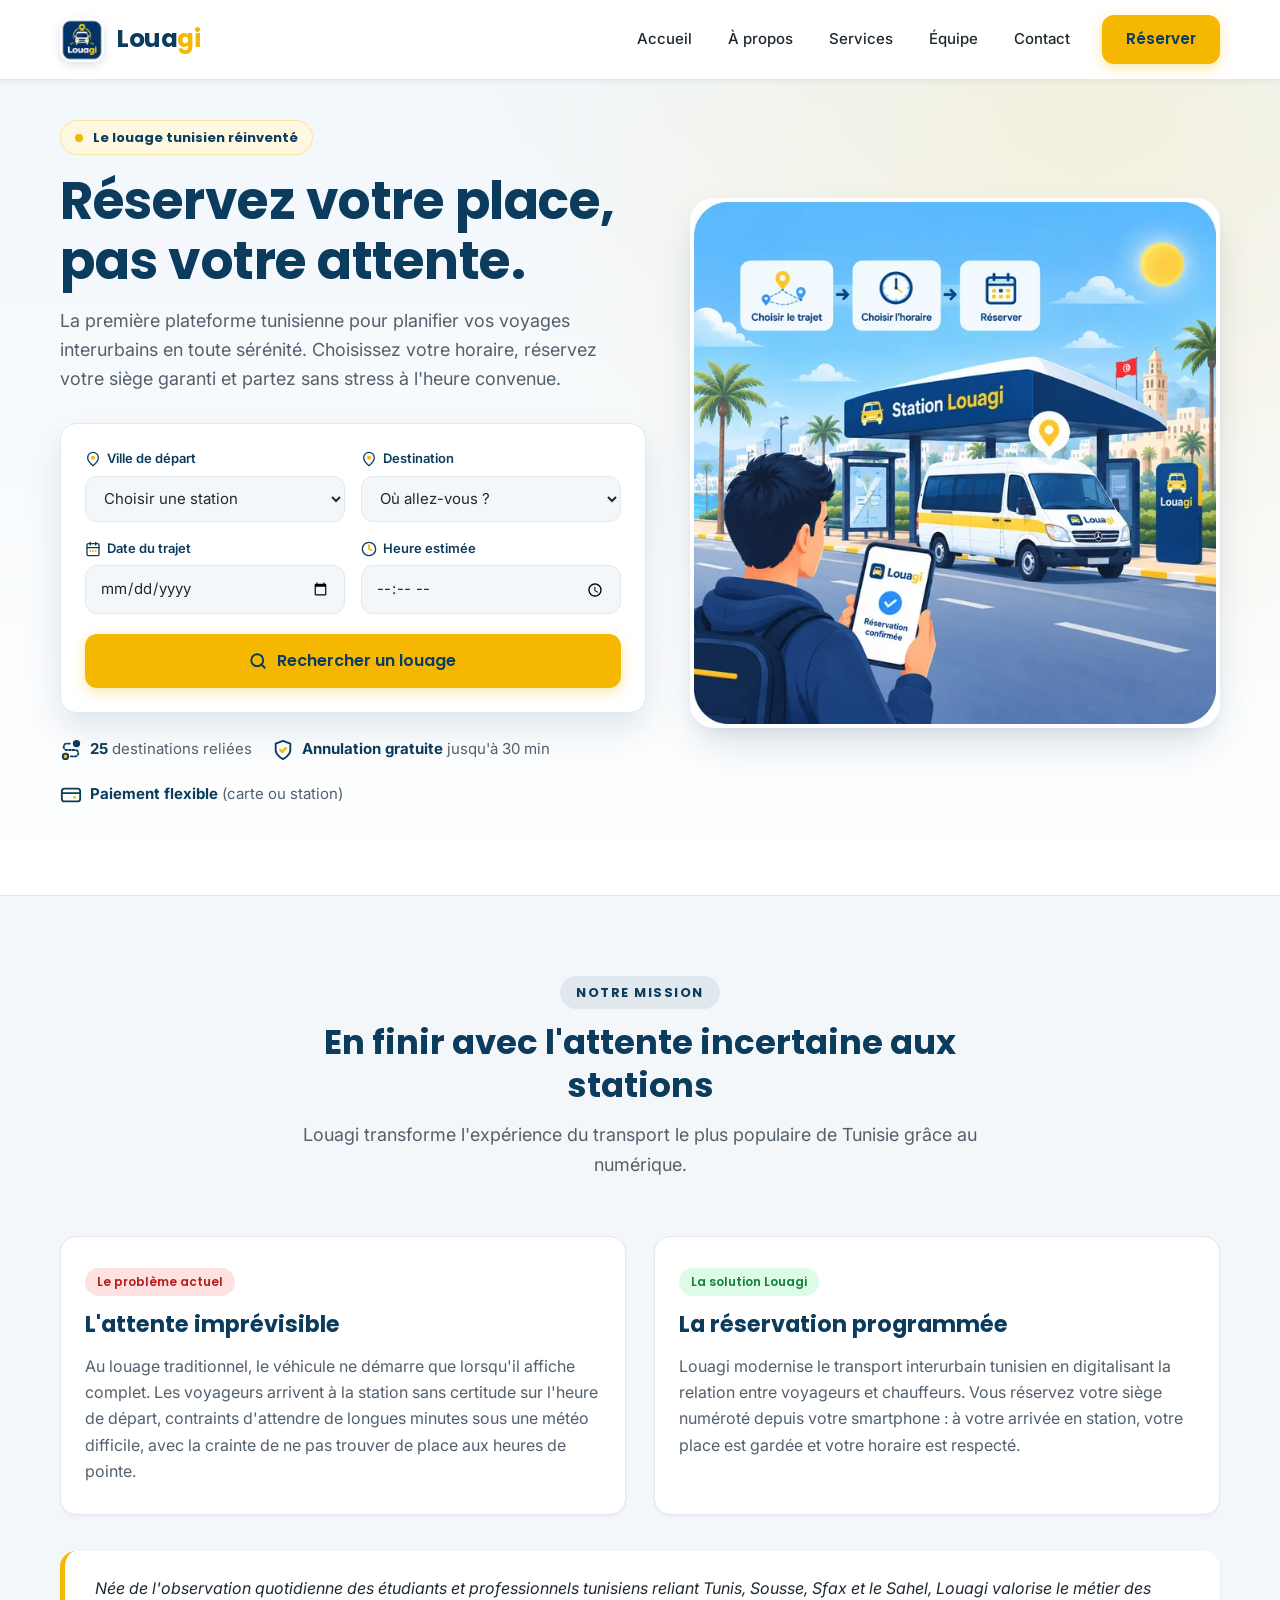
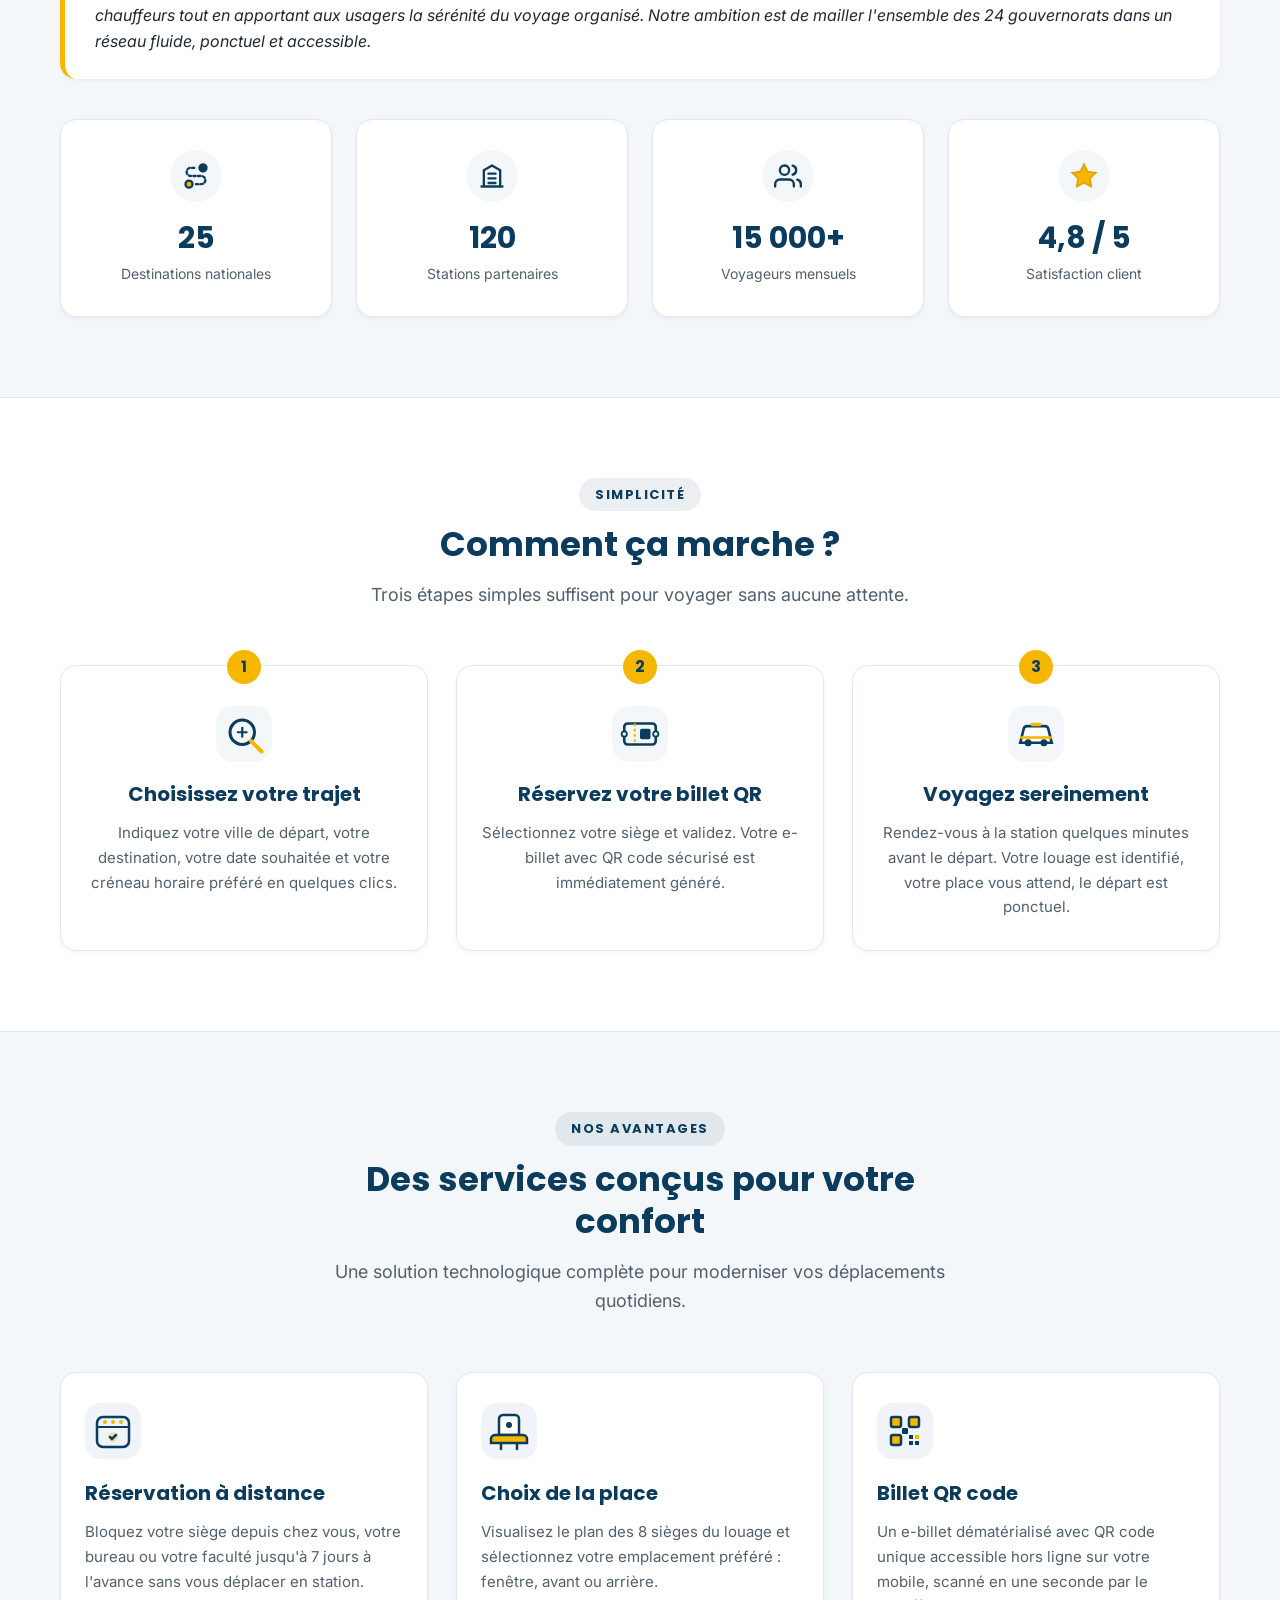
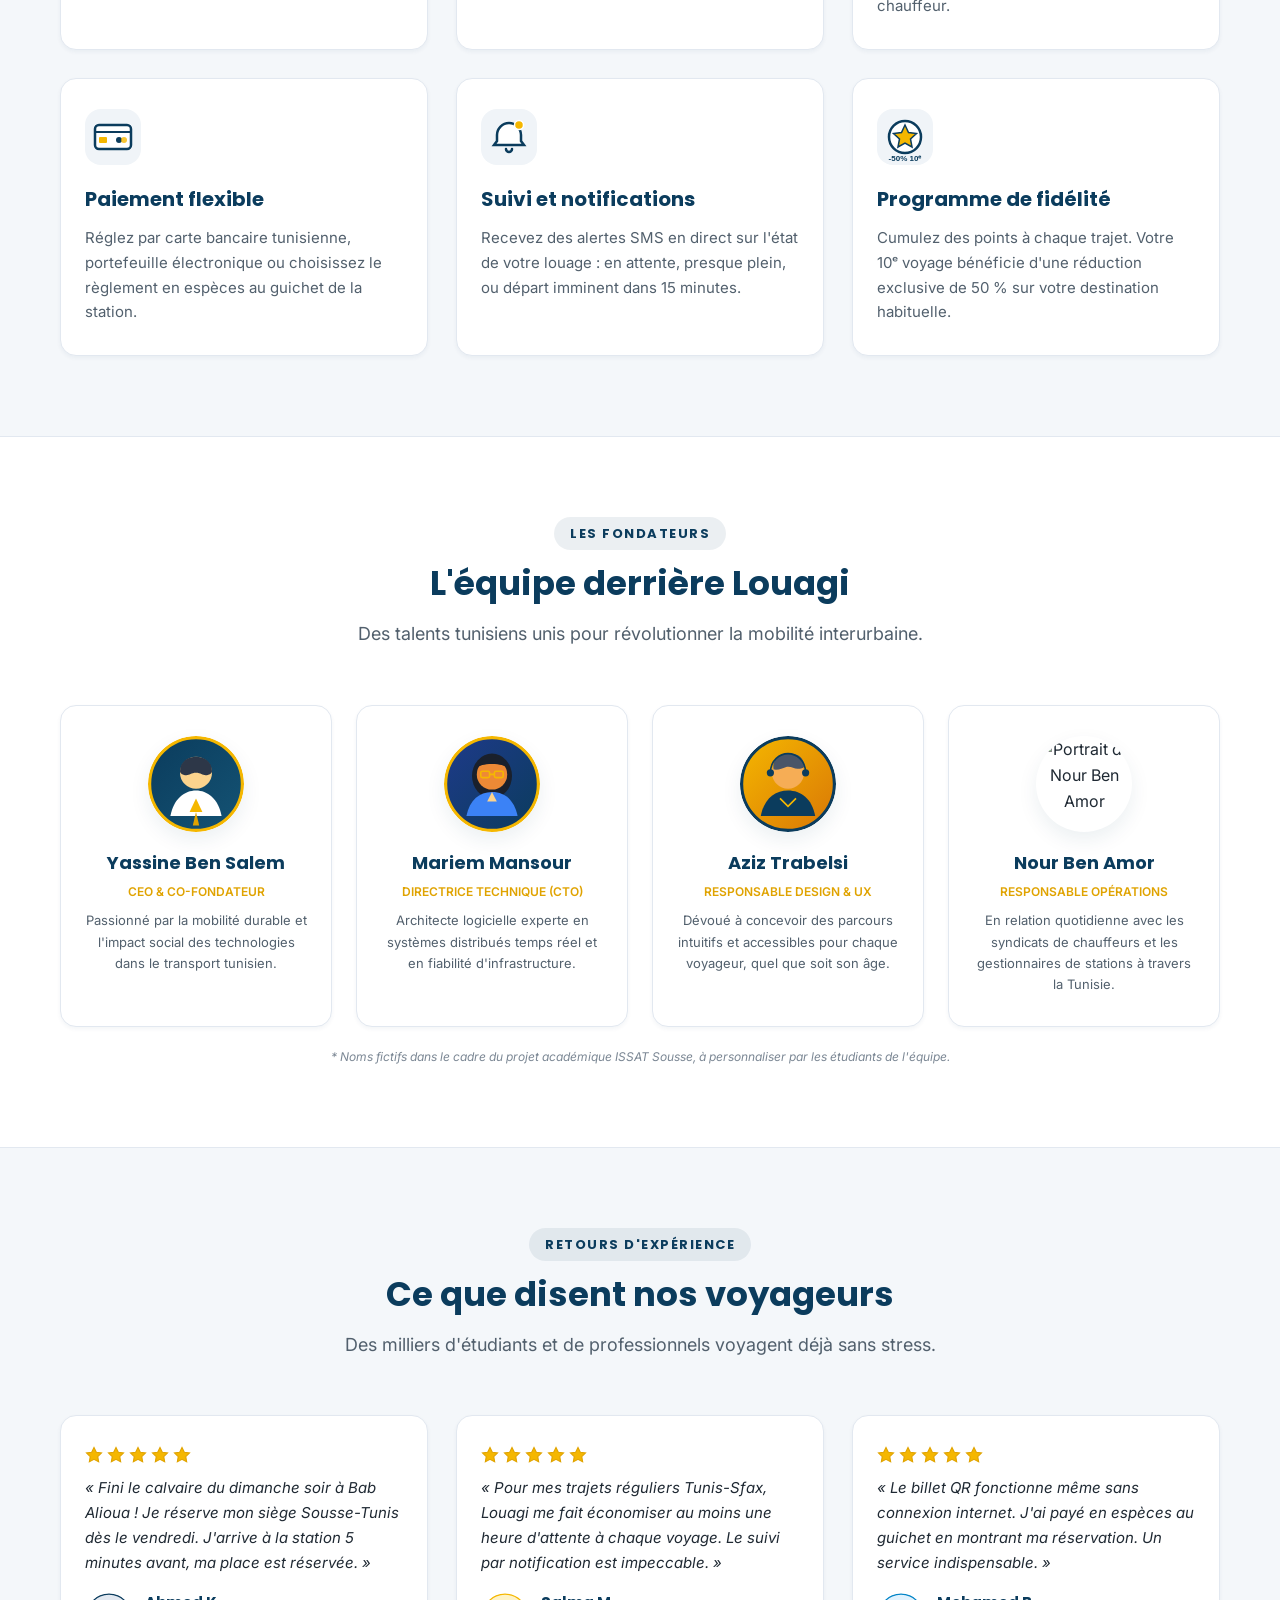
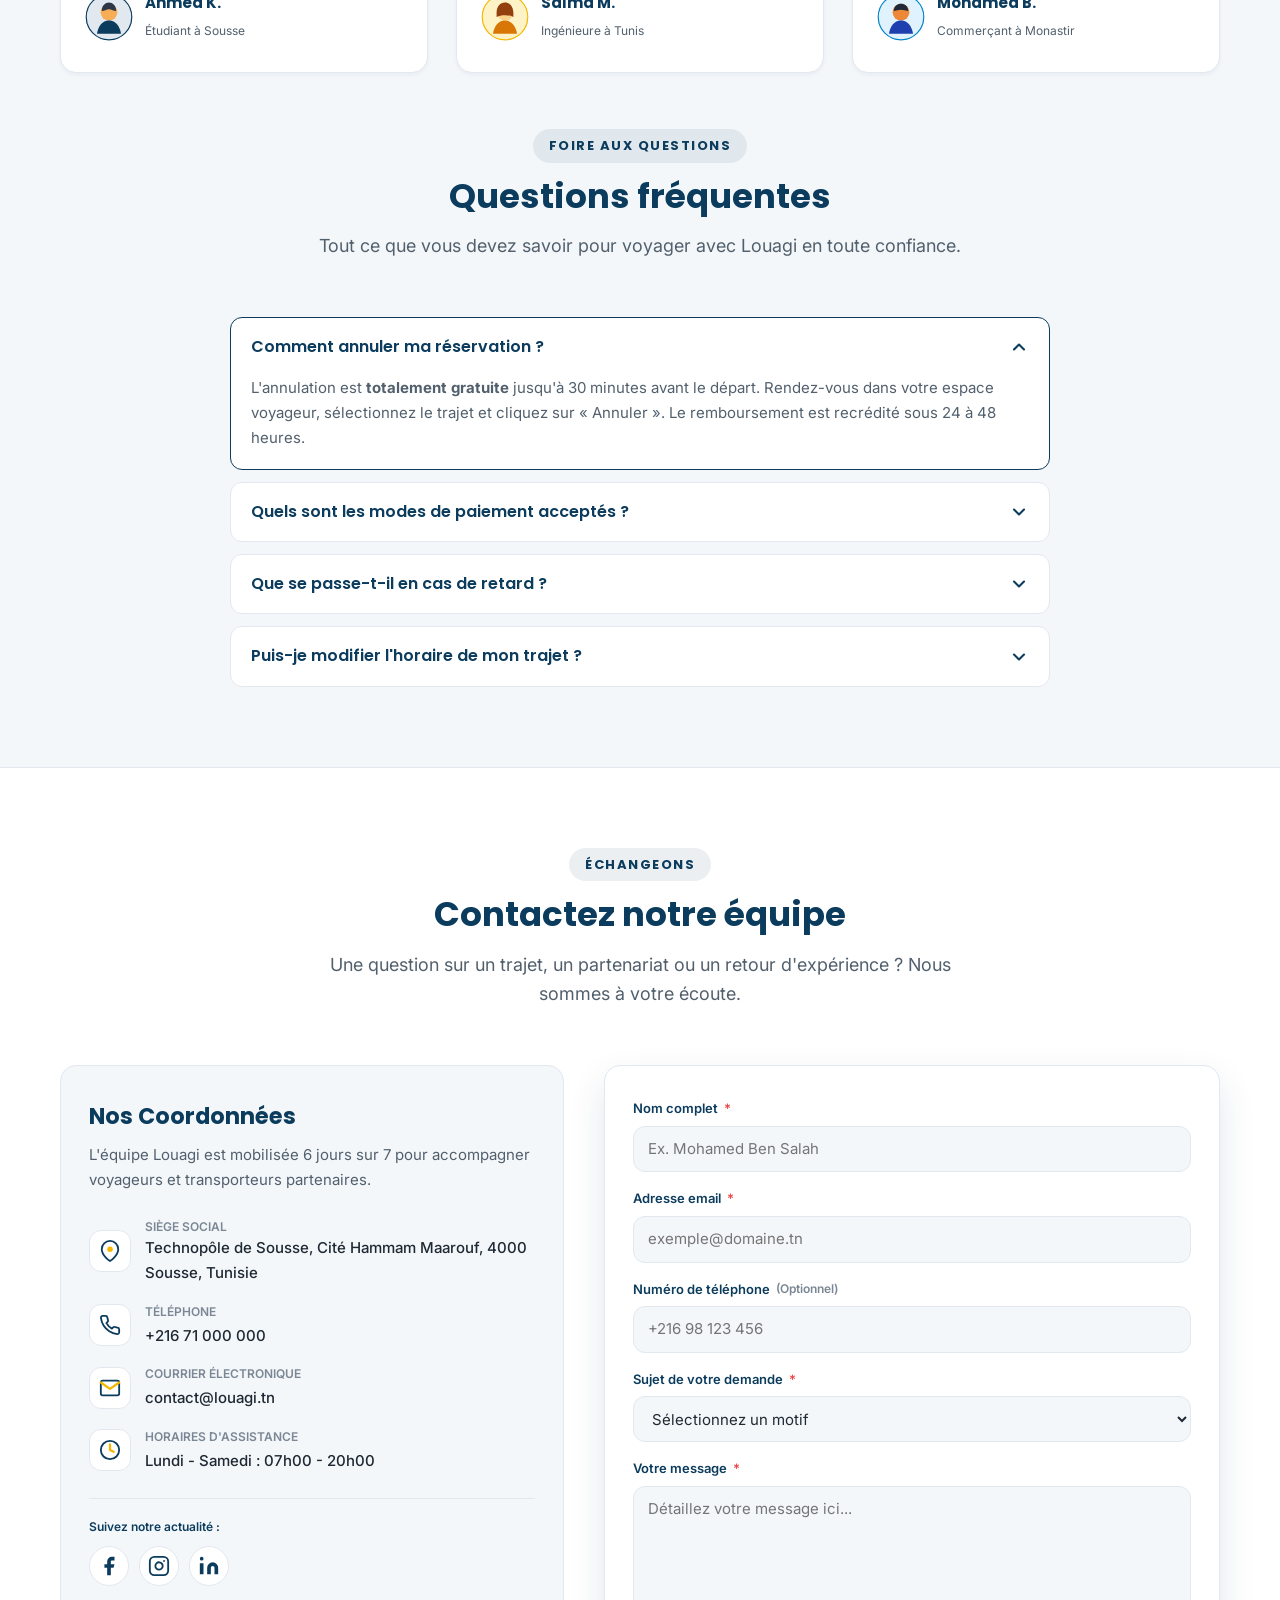
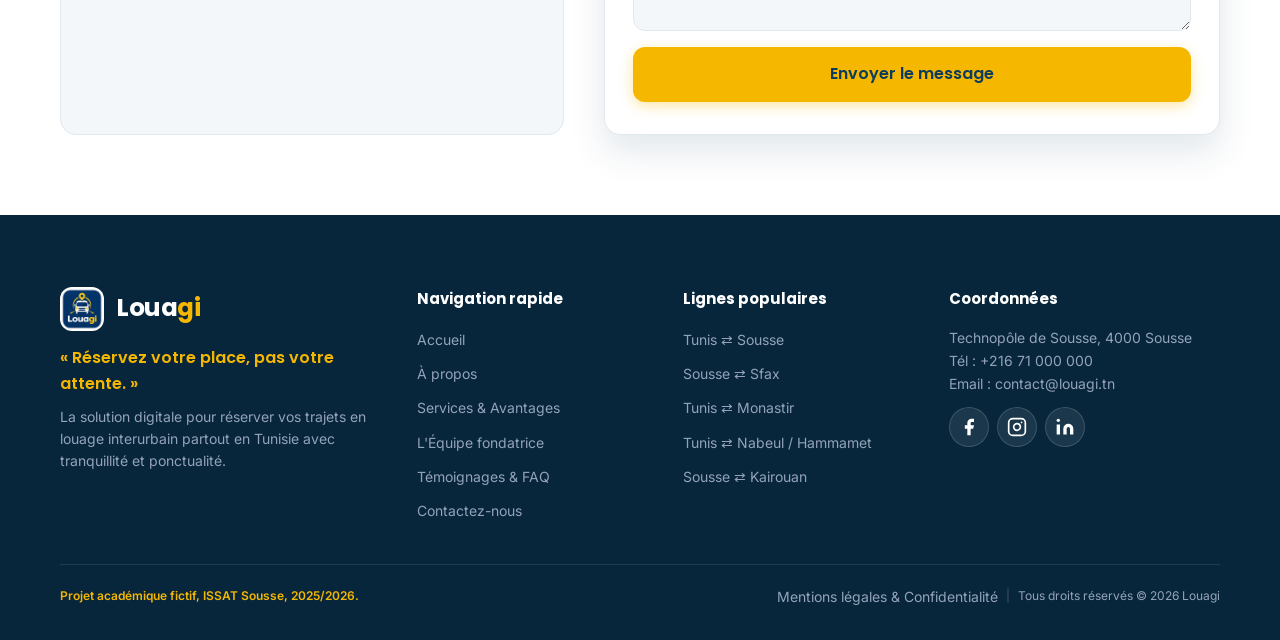
==== commit f1c21457: "refactor: reduire index.html de 705 a ~360 lignes" ====
--- a/index.html
+++ b/index.html
@@ -8,15 +8,16 @@
   <link rel="preconnect" href="https://fonts.googleapis.com">
   <link rel="preconnect" href="https://fonts.gstatic.com" crossorigin>
   <link href="https://fonts.googleapis.com/css2?family=Inter:wght@400;500;600&family=Poppins:wght@600;700&display=swap" rel="stylesheet">
-    <link rel="preload" as="image" href="images/hero-station-louagi.webp" type="image/webp" fetchpriority="high">
+  <link rel="preload" as="image" href="images/hero-station-louagi.webp" type="image/webp" fetchpriority="high">
   <link rel="stylesheet" href="style.css">
 </head>
 <body>
   <a href="#main-content" class="skip-link">Aller au contenu principal</a>
+
   <header class="site-header" id="header">
     <div class="header-container">
       <a href="#accueil" class="brand-logo" aria-label="Retour à l'accueil Louagi">
-        <img src="images/Logo_Louagi___navette_et_repère_jaune.png" alt="Logo Louagi" width="46" height="46" class="logo-img" fetchpriority="high" decoding="async">
+        <img src="images/Logo_Louagi___navette_et_repère_jaune.png" alt="Logo Louagi" width="46" height="46" class="logo-img" fetchpriority="high">
         <span class="brand-name">Loua<span class="brand-name--accent">gi</span></span>
       </a>
       <input type="checkbox" id="menu-toggle" class="menu-toggle" aria-label="Afficher ou masquer le menu de navigation">
@@ -38,10 +39,12 @@
           </li>
         </ul>
       </nav>
-
     </div>
   </header>
+
   <main id="main-content">
+
+    <!-- HERO -->
     <section class="hero-section" id="accueil">
       <div class="hero-container">
         <div class="hero-content">
@@ -58,8 +61,7 @@
               <div class="form-grid">
                 <div class="form-group">
                   <label for="depart" class="form-label">
-                    <img src="images/icon-location.svg" alt="" width="16" height="16" class="form-icon">
-                    Ville de départ
+                    <img src="images/icon-location.svg" alt="" width="16" height="16"> Ville de départ
                   </label>
                   <select id="depart" name="depart" class="form-select" required>
                     <option value="" disabled selected>Choisir une station</option>
@@ -76,8 +78,7 @@
                 </div>
                 <div class="form-group">
                   <label for="destination" class="form-label">
-                    <img src="images/icon-location.svg" alt="" width="16" height="16" class="form-icon">
-                    Destination
+                    <img src="images/icon-location.svg" alt="" width="16" height="16"> Destination
                   </label>
                   <select id="destination" name="destination" class="form-select" required>
                     <option value="" disabled selected>Où allez-vous ?</option>
@@ -94,15 +95,13 @@
                 </div>
                 <div class="form-group">
                   <label for="date-voyage" class="form-label">
-                    <img src="images/icon-calendar.svg" alt="" width="16" height="16" class="form-icon">
-                    Date du trajet
+                    <img src="images/icon-calendar.svg" alt="" width="16" height="16"> Date du trajet
                   </label>
                   <input type="date" id="date-voyage" name="date" class="form-input" required>
                 </div>
                 <div class="form-group">
                   <label for="heure-voyage" class="form-label">
-                    <img src="images/icon-clock.svg" alt="" width="16" height="16" class="form-icon">
-                    Heure estimée
+                    <img src="images/icon-clock.svg" alt="" width="16" height="16"> Heure estimée
                   </label>
                   <input type="time" id="heure-voyage" name="heure" class="form-input" required>
                 </div>
@@ -117,275 +116,209 @@
           </div>
           <div class="trust-indicators animate-fade-in-4">
             <div class="trust-item">
-              <img src="images/icon-destinations.svg" alt="" width="22" height="22" class="trust-icon">
-              <span class="trust-text"><strong>25</strong> destinations reliées</span>
+              <img src="images/icon-destinations.svg" alt="" width="22" height="22">
+              <span><strong>25</strong> destinations reliées</span>
             </div>
             <div class="trust-item">
-              <img src="images/icon-shield.svg" alt="" width="22" height="22" class="trust-icon">
-              <span class="trust-text"><strong>Annulation gratuite</strong> jusqu'à 30 min</span>
+              <img src="images/icon-shield.svg" alt="" width="22" height="22">
+              <span><strong>Annulation gratuite</strong> jusqu'à 30 min</span>
             </div>
             <div class="trust-item">
-              <img src="images/icon-wallet.svg" alt="" width="22" height="22" class="trust-icon">
-              <span class="trust-text"><strong>Paiement flexible</strong> (carte ou station)</span>
-            </div>
-          </div>
-
+              <img src="images/icon-wallet.svg" alt="" width="22" height="22">
+              <span><strong>Paiement flexible</strong> (carte ou station)</span>
+            </div>
+          </div>
         </div>
         <div class="hero-visual animate-fade-in-4">
           <div class="hero-illustration-wrapper">
             <picture>
               <source srcset="images/hero-station-louagi.webp" type="image/webp">
-              <img src="images/R%C3%A9servation%20Louagi%20%C3%A0%20la%20station%20tunisienne.png" alt="Voyageur avec son smartphone confirmant sa place à la Station Louagi en Tunisie" width="530" height="530" class="hero-illustration-img" fetchpriority="high" decoding="async">
+              <img src="images/Réservation Louagi à la station tunisienne.png" alt="Voyageur confirmant sa réservation à la station Louagi" width="530" height="530" class="hero-illustration-img" fetchpriority="high">
             </picture>
           </div>
         </div>
       </div>
     </section>
+
+    <!-- À PROPOS -->
     <section class="section section--alt" id="apropos">
       <div class="container">
-        
         <header class="section-header">
           <span class="section-tag">Notre Mission</span>
           <h2 class="section-title">En finir avec l'attente incertaine aux stations</h2>
-          <p class="section-lead">
-            Louagi transforme l'expérience du transport le plus populaire de Tunisie grâce au numérique.
-          </p>
+          <p class="section-lead">Louagi transforme l'expérience du transport le plus populaire de Tunisie grâce au numérique.</p>
         </header>
-
         <div class="about-grid">
-          <article class="about-card about-card--problem">
+          <article class="about-card">
             <div class="about-card__header">
               <span class="status-pill status-pill--danger">Le problème actuel</span>
               <h3 class="about-card__title">L'attente imprévisible</h3>
             </div>
             <p class="about-card__text">
-              Au louage traditionnel, le véhicule ne démarre que lorsqu'il affiche complet. Les voyageurs arrivent à la station sans certitude sur l'heure de départ, contraints d'attendre de longues dizaines de minutes sous une météo parfois difficile, avec la crainte permanente de ne pas trouver de place aux heures de pointe.
+              Au louage traditionnel, le véhicule ne démarre que lorsqu'il affiche complet. Les voyageurs arrivent à la station sans certitude sur l'heure de départ, contraints d'attendre de longues minutes sous une météo difficile, avec la crainte de ne pas trouver de place aux heures de pointe.
             </p>
           </article>
-          <article class="about-card about-card--solution">
+          <article class="about-card">
             <div class="about-card__header">
               <span class="status-pill status-pill--success">La solution Louagi</span>
               <h3 class="about-card__title">La réservation programmée</h3>
             </div>
             <p class="about-card__text">
-              Louagi modernise le transport interurbain tunisien en digitalisant la relation entre voyageurs et chauffeurs. Vous réservez votre siège numéroté en amont depuis votre smartphone : à votre arrivée en station, votre louage est confirmé, votre place est gardée et votre horaire est respecté.
+              Louagi modernise le transport interurbain tunisien en digitalisant la relation entre voyageurs et chauffeurs. Vous réservez votre siège numéroté depuis votre smartphone : à votre arrivée en station, votre place est gardée et votre horaire est respecté.
             </p>
           </article>
-
         </div>
         <div class="about-story">
-          <p class="about-story__text">
-            Née de l'observation quotidienne des étudiants et des professionnels tunisiens reliant chaque semaine Tunis, Sousse, Sfax, le Sahel et le Cap Bon, Louagi valorise le métier des chauffeurs de louage tout en apportant aux usagers la sérénité du voyage organisé. Notre ambition est de mailler l'ensemble des 24 gouvernorats dans un réseau fluide, ponctuel et accessible à tous les budgets.
-          </p>
+          <p>Née de l'observation quotidienne des étudiants et professionnels tunisiens reliant Tunis, Sousse, Sfax et le Sahel, Louagi valorise le métier des chauffeurs tout en apportant aux usagers la sérénité du voyage organisé. Notre ambition est de mailler l'ensemble des 24 gouvernorats dans un réseau fluide, ponctuel et accessible.</p>
         </div>
         <div class="stats-wrapper">
           <div class="stats-grid">
-            
             <div class="stat-card">
-              <div class="stat-icon-wrap">
-                <img src="images/icon-destinations.svg" alt="" width="28" height="28" loading="lazy" decoding="async">
-              </div>
+              <div class="stat-icon-wrap"><img src="images/icon-destinations.svg" alt="" width="28" height="28" loading="lazy"></div>
               <div class="stat-number">25</div>
               <div class="stat-label">Destinations nationales</div>
             </div>
-
             <div class="stat-card">
-              <div class="stat-icon-wrap">
-                <img src="images/icon-station.svg" alt="" width="28" height="28" loading="lazy" decoding="async">
-              </div>
+              <div class="stat-icon-wrap"><img src="images/icon-station.svg" alt="" width="28" height="28" loading="lazy"></div>
               <div class="stat-number">120</div>
               <div class="stat-label">Stations partenaires</div>
             </div>
-
             <div class="stat-card">
-              <div class="stat-icon-wrap">
-                <img src="images/icon-users.svg" alt="" width="28" height="28" loading="lazy" decoding="async">
-              </div>
+              <div class="stat-icon-wrap"><img src="images/icon-users.svg" alt="" width="28" height="28" loading="lazy"></div>
               <div class="stat-number">15 000+</div>
               <div class="stat-label">Voyageurs mensuels</div>
             </div>
-
             <div class="stat-card">
-              <div class="stat-icon-wrap">
-                <img src="images/icon-star.svg" alt="" width="28" height="28" loading="lazy" decoding="async">
-              </div>
+              <div class="stat-icon-wrap"><img src="images/icon-star.svg" alt="" width="28" height="28" loading="lazy"></div>
               <div class="stat-number">4,8 / 5</div>
               <div class="stat-label">Satisfaction client</div>
             </div>
-
-          </div>
-        </div>
-
-      </div>
-    </section>
+          </div>
+        </div>
+      </div>
+    </section>
+
+    <!-- COMMENT ÇA MARCHE -->
     <section class="section" id="comment-ca-marche">
       <div class="container">
-        
         <header class="section-header">
           <span class="section-tag">Simplicité</span>
           <h2 class="section-title">Comment ça marche ?</h2>
           <p class="section-lead">Trois étapes simples suffisent pour voyager sans aucune attente.</p>
         </header>
-
         <div class="steps-grid">
           <article class="step-card">
             <div class="step-badge">1</div>
-            <div class="step-icon-box">
-              <img src="images/icon-step-search.svg" alt="" width="56" height="56" loading="lazy" decoding="async">
-            </div>
+            <div class="step-icon-box"><img src="images/icon-step-search.svg" alt="" width="56" height="56" loading="lazy"></div>
             <h3 class="step-title">Choisissez votre trajet</h3>
-            <p class="step-desc">
-              Indiquez votre ville de départ, votre destination, votre date souhaitée et votre créneau horaire préféré en quelques clics.
-            </p>
+            <p class="step-desc">Indiquez votre ville de départ, votre destination, votre date souhaitée et votre créneau horaire préféré en quelques clics.</p>
           </article>
           <article class="step-card">
             <div class="step-badge">2</div>
-            <div class="step-icon-box">
-              <img src="images/icon-step-ticket.svg" alt="" width="56" height="56" loading="lazy" decoding="async">
-            </div>
+            <div class="step-icon-box"><img src="images/icon-step-ticket.svg" alt="" width="56" height="56" loading="lazy"></div>
             <h3 class="step-title">Réservez votre billet QR</h3>
-            <p class="step-desc">
-              Sélectionnez votre siège dans le véhicule et validez votre réservation. Votre e-billet avec QR code sécurisé est immédiatement généré.
-            </p>
+            <p class="step-desc">Sélectionnez votre siège et validez. Votre e-billet avec QR code sécurisé est immédiatement généré.</p>
           </article>
           <article class="step-card">
             <div class="step-badge">3</div>
-            <div class="step-icon-box">
-              <img src="images/icon-step-louage.svg" alt="" width="56" height="56" loading="lazy" decoding="async">
-            </div>
+            <div class="step-icon-box"><img src="images/icon-step-louage.svg" alt="" width="56" height="56" loading="lazy"></div>
             <h3 class="step-title">Voyagez sereinement</h3>
-            <p class="step-desc">
-              Rendez-vous à la station quelques minutes avant le départ. Votre louage est identifié, votre place vous attend, le départ est ponctuel.
-            </p>
-          </article>
-
-        </div>
-
-      </div>
-    </section>
+            <p class="step-desc">Rendez-vous à la station quelques minutes avant le départ. Votre louage est identifié, votre place vous attend, le départ est ponctuel.</p>
+          </article>
+        </div>
+      </div>
+    </section>
+
+    <!-- SERVICES -->
     <section class="section section--alt" id="services">
       <div class="container">
-        
         <header class="section-header">
           <span class="section-tag">Nos Avantages</span>
           <h2 class="section-title">Des services conçus pour votre confort</h2>
           <p class="section-lead">Une solution technologique complète pour moderniser vos déplacements quotidiens.</p>
         </header>
-
         <div class="services-grid">
           <article class="service-card">
-            <div class="service-icon">
-              <img src="images/service-booking.svg" alt="" width="56" height="56" loading="lazy" decoding="async">
-            </div>
+            <div class="service-icon"><img src="images/service-booking.svg" alt="" width="56" height="56" loading="lazy"></div>
             <h3 class="service-title">Réservation à distance</h3>
-            <p class="service-desc">
-              Bloquez votre siège depuis chez vous, votre bureau ou votre faculté jusqu'à 7 jours à l'avance sans vous déplacer préalablement en station.
-            </p>
+            <p class="service-desc">Bloquez votre siège depuis chez vous, votre bureau ou votre faculté jusqu'à 7 jours à l'avance sans vous déplacer en station.</p>
           </article>
           <article class="service-card">
-            <div class="service-icon">
-              <img src="images/service-seat.svg" alt="" width="56" height="56" loading="lazy" decoding="async">
-            </div>
+            <div class="service-icon"><img src="images/service-seat.svg" alt="" width="56" height="56" loading="lazy"></div>
             <h3 class="service-title">Choix de la place</h3>
-            <p class="service-desc">
-              Visualisez le plan des 8 sièges du louage et sélectionnez votre emplacement préféré : près de la fenêtre, à l'avant ou à l'arrière.
-            </p>
+            <p class="service-desc">Visualisez le plan des 8 sièges du louage et sélectionnez votre emplacement préféré : fenêtre, avant ou arrière.</p>
           </article>
           <article class="service-card">
-            <div class="service-icon">
-              <img src="images/service-qr.svg" alt="" width="56" height="56" loading="lazy" decoding="async">
-            </div>
+            <div class="service-icon"><img src="images/service-qr.svg" alt="" width="56" height="56" loading="lazy"></div>
             <h3 class="service-title">Billet QR code</h3>
-            <p class="service-desc">
-              Un e-billet dématérialisé avec QR code unique accessible hors ligne sur votre mobile, scanné en une seconde par le chauffeur ou le chef de station.
-            </p>
+            <p class="service-desc">Un e-billet dématérialisé avec QR code unique accessible hors ligne sur votre mobile, scanné en une seconde par le chauffeur.</p>
           </article>
           <article class="service-card">
-            <div class="service-icon">
-              <img src="images/service-payment.svg" alt="" width="56" height="56" loading="lazy" decoding="async">
-            </div>
+            <div class="service-icon"><img src="images/service-payment.svg" alt="" width="56" height="56" loading="lazy"></div>
             <h3 class="service-title">Paiement flexible</h3>
-            <p class="service-desc">
-              Réglez en toute sécurité par carte bancaire tunisienne, portefeuille électronique ou choisissez le règlement en espèces directement au guichet de la station.
-            </p>
+            <p class="service-desc">Réglez par carte bancaire tunisienne, portefeuille électronique ou choisissez le règlement en espèces au guichet de la station.</p>
           </article>
           <article class="service-card">
-            <div class="service-icon">
-              <img src="images/service-notification.svg" alt="" width="56" height="56" loading="lazy" decoding="async">
-            </div>
+            <div class="service-icon"><img src="images/service-notification.svg" alt="" width="56" height="56" loading="lazy"></div>
             <h3 class="service-title">Suivi et notifications</h3>
-            <p class="service-desc">
-              Recevez des alertes SMS et notifications en direct sur l'état de votre louage : en attente, presque plein, ou départ imminent dans 15 minutes.
-            </p>
+            <p class="service-desc">Recevez des alertes SMS en direct sur l'état de votre louage : en attente, presque plein, ou départ imminent dans 15 minutes.</p>
           </article>
           <article class="service-card">
-            <div class="service-icon">
-              <img src="images/service-loyalty.svg" alt="" width="56" height="56" loading="lazy" decoding="async">
-            </div>
+            <div class="service-icon"><img src="images/service-loyalty.svg" alt="" width="56" height="56" loading="lazy"></div>
             <h3 class="service-title">Programme de fidélité</h3>
-            <p class="service-desc">
-              Cumulez des points à chaque trajet interurbain. Votre 10ᵉ voyage bénéficie d'une réduction exclusive de 50 % sur votre destination habituelle.
-            </p>
-          </article>
-        </div>
-      </div>
-    </section>
+            <p class="service-desc">Cumulez des points à chaque trajet. Votre 10ᵉ voyage bénéficie d'une réduction exclusive de 50 % sur votre destination habituelle.</p>
+          </article>
+        </div>
+      </div>
+    </section>
+
+    <!-- ÉQUIPE -->
     <section class="section" id="equipe">
       <div class="container">
-        
         <header class="section-header">
           <span class="section-tag">Les Fondateurs</span>
           <h2 class="section-title">L'équipe derrière Louagi</h2>
           <p class="section-lead">Des talents tunisiens unis pour révolutionner la mobilité interurbaine.</p>
         </header>
-
         <div class="team-grid">
           <article class="team-card">
             <div class="team-avatar-wrap">
-              <img src="images/avatar-ceo.svg" alt="Portrait de Yassine Ben Salem" width="110" height="110" class="team-avatar" loading="lazy" decoding="async">
+              <img src="images/avatar-ceo.svg" alt="Portrait de Yassine Ben Salem" width="110" height="110" class="team-avatar" loading="lazy">
             </div>
             <h3 class="team-name">Yassine Ben Salem</h3>
             <span class="team-role">CEO &amp; Co-fondateur</span>
-            <p class="team-bio">
-              Passionné par la mobilité durable et l'impact social des technologies dans le transport tunisien.
-            </p>
+            <p class="team-bio">Passionné par la mobilité durable et l'impact social des technologies dans le transport tunisien.</p>
           </article>
           <article class="team-card">
             <div class="team-avatar-wrap">
-              <img src="images/avatar-cto.svg" alt="Portrait de Mariem Mansour" width="110" height="110" class="team-avatar" loading="lazy" decoding="async">
+              <img src="images/avatar-cto.svg" alt="Portrait de Mariem Mansour" width="110" height="110" class="team-avatar" loading="lazy">
             </div>
             <h3 class="team-name">Mariem Mansour</h3>
             <span class="team-role">Directrice Technique (CTO)</span>
-            <p class="team-bio">
-              Architecte logicielle experte en systèmes distribués temps réel et en fiabilité d'infrastructure.
-            </p>
+            <p class="team-bio">Architecte logicielle experte en systèmes distribués temps réel et en fiabilité d'infrastructure.</p>
           </article>
           <article class="team-card">
             <div class="team-avatar-wrap">
-              <img src="images/avatar-design.svg" alt="Portrait de Aziz Trabelsi" width="110" height="110" class="team-avatar" loading="lazy" decoding="async">
+              <img src="images/avatar-design.svg" alt="Portrait de Aziz Trabelsi" width="110" height="110" class="team-avatar" loading="lazy">
             </div>
             <h3 class="team-name">Aziz Trabelsi</h3>
             <span class="team-role">Responsable Design &amp; UX</span>
-            <p class="team-bio">
-              Dévoué à concevoir des parcours intuitifs et accessibles pour chaque voyageur, quel que soit son âge.
-            </p>
+            <p class="team-bio">Dévoué à concevoir des parcours intuitifs et accessibles pour chaque voyageur, quel que soit son âge.</p>
           </article>
           <article class="team-card">
             <div class="team-avatar-wrap">
-              <img src="images/avatar-ops.svg" alt="Portrait de Nour Ben Amor" width="110" height="110" class="team-avatar" loading="lazy" decoding="async">
+              <img src="images/avatar-ops.svg" alt="Portrait de Nour Ben Amor" width="110" height="110" class="team-avatar" loading="lazy">
             </div>
             <h3 class="team-name">Nour Ben Amor</h3>
             <span class="team-role">Responsable Opérations</span>
-            <p class="team-bio">
-              En relation quotidienne avec les syndicats de chauffeurs et les gestionnaires de stations à travers la Tunisie.
-            </p>
-          </article>
-        </div>
-        <p class="team-disclaimer">
-          * Noms fictifs attribués dans le cadre du projet académique ISSAT Sousse, destinés à être personnalisés par les étudiants de l'équipe de projet.
-        </p>
-      </div>
-    </section>
+            <p class="team-bio">En relation quotidienne avec les syndicats de chauffeurs et les gestionnaires de stations à travers la Tunisie.</p>
+          </article>
+        </div>
+        <p class="team-disclaimer">* Noms fictifs dans le cadre du projet académique ISSAT Sousse, à personnaliser par les étudiants de l'équipe.</p>
+      </div>
+    </section>
+
+    <!-- TÉMOIGNAGES & FAQ -->
     <section class="section section--alt" id="faq-temoignages">
       <div class="container">
         <header class="section-header">
@@ -393,21 +326,18 @@
           <h2 class="section-title">Ce que disent nos voyageurs</h2>
           <p class="section-lead">Des milliers d'étudiants et de professionnels voyagent déjà sans stress.</p>
         </header>
-
         <div class="testimonials-grid">
           <article class="testimonial-card">
-            <div class="testimonial-rating">
-              <img src="images/icon-star.svg" alt="" width="18" height="18" loading="lazy" decoding="async">
-              <img src="images/icon-star.svg" alt="" width="18" height="18" loading="lazy" decoding="async">
-              <img src="images/icon-star.svg" alt="" width="18" height="18" loading="lazy" decoding="async">
-              <img src="images/icon-star.svg" alt="" width="18" height="18" loading="lazy" decoding="async">
-              <img src="images/icon-star.svg" alt="" width="18" height="18" loading="lazy" decoding="async">
-            </div>
-            <blockquote class="testimonial-quote">
-              « Fini le calvaire du dimanche soir à Bab Alioua ! Je réserve mon siège Sousse-Tunis dès le vendredi soir. J'arrive à la station 5 minutes avant, ma place est réservée. »
-            </blockquote>
+            <div class="testimonial-rating" aria-label="Note : 5 étoiles sur 5">
+              <img src="images/icon-star.svg" alt="" width="18" height="18" loading="lazy">
+              <img src="images/icon-star.svg" alt="" width="18" height="18" loading="lazy">
+              <img src="images/icon-star.svg" alt="" width="18" height="18" loading="lazy">
+              <img src="images/icon-star.svg" alt="" width="18" height="18" loading="lazy">
+              <img src="images/icon-star.svg" alt="" width="18" height="18" loading="lazy">
+            </div>
+            <blockquote class="testimonial-quote">« Fini le calvaire du dimanche soir à Bab Alioua ! Je réserve mon siège Sousse-Tunis dès le vendredi. J'arrive à la station 5 minutes avant, ma place est réservée. »</blockquote>
             <div class="testimonial-author">
-              <img src="images/avatar-user1.svg" alt="Avatar Ahmed" width="48" height="48" class="testimonial-avatar" loading="lazy" decoding="async">
+              <img src="images/avatar-user1.svg" alt="Avatar Ahmed" width="48" height="48" class="testimonial-avatar" loading="lazy">
               <div>
                 <h3 class="testimonial-name">Ahmed K.</h3>
                 <span class="testimonial-meta">Étudiant à Sousse</span>
@@ -415,18 +345,16 @@
             </div>
           </article>
           <article class="testimonial-card">
-            <div class="testimonial-rating">
-              <img src="images/icon-star.svg" alt="" width="18" height="18" loading="lazy" decoding="async">
-              <img src="images/icon-star.svg" alt="" width="18" height="18" loading="lazy" decoding="async">
-              <img src="images/icon-star.svg" alt="" width="18" height="18" loading="lazy" decoding="async">
-              <img src="images/icon-star.svg" alt="" width="18" height="18" loading="lazy" decoding="async">
-              <img src="images/icon-star.svg" alt="" width="18" height="18" loading="lazy" decoding="async">
-            </div>
-            <blockquote class="testimonial-quote">
-              « Pour mes déplacements réguliers entre Tunis et Sfax, Louagi me fait économiser au moins une heure d'attente à chaque voyage. Le suivi du véhicule par notification est impeccable. »
-            </blockquote>
+            <div class="testimonial-rating" aria-label="Note : 5 étoiles sur 5">
+              <img src="images/icon-star.svg" alt="" width="18" height="18" loading="lazy">
+              <img src="images/icon-star.svg" alt="" width="18" height="18" loading="lazy">
+              <img src="images/icon-star.svg" alt="" width="18" height="18" loading="lazy">
+              <img src="images/icon-star.svg" alt="" width="18" height="18" loading="lazy">
+              <img src="images/icon-star.svg" alt="" width="18" height="18" loading="lazy">
+            </div>
+            <blockquote class="testimonial-quote">« Pour mes trajets réguliers Tunis-Sfax, Louagi me fait économiser au moins une heure d'attente à chaque voyage. Le suivi par notification est impeccable. »</blockquote>
             <div class="testimonial-author">
-              <img src="images/avatar-user2.svg" alt="Avatar Salma" width="48" height="48" class="testimonial-avatar" loading="lazy" decoding="async">
+              <img src="images/avatar-user2.svg" alt="Avatar Salma" width="48" height="48" class="testimonial-avatar" loading="lazy">
               <div>
                 <h3 class="testimonial-name">Salma M.</h3>
                 <span class="testimonial-meta">Ingénieure à Tunis</span>
@@ -434,135 +362,108 @@
             </div>
           </article>
           <article class="testimonial-card">
-            <div class="testimonial-rating">
-              <img src="images/icon-star.svg" alt="" width="18" height="18" loading="lazy" decoding="async">
-              <img src="images/icon-star.svg" alt="" width="18" height="18" loading="lazy" decoding="async">
-              <img src="images/icon-star.svg" alt="" width="18" height="18" loading="lazy" decoding="async">
-              <img src="images/icon-star.svg" alt="" width="18" height="18" loading="lazy" decoding="async">
-              <img src="images/icon-star.svg" alt="" width="18" height="18" loading="lazy" decoding="async">
-            </div>
-            <blockquote class="testimonial-quote">
-              « Le billet QR code fonctionne même sans connexion internet dans la station. J'ai pu payer en espèces au guichet en montrant ma réservation. Un service indispensable. »
-            </blockquote>
+            <div class="testimonial-rating" aria-label="Note : 5 étoiles sur 5">
+              <img src="images/icon-star.svg" alt="" width="18" height="18" loading="lazy">
+              <img src="images/icon-star.svg" alt="" width="18" height="18" loading="lazy">
+              <img src="images/icon-star.svg" alt="" width="18" height="18" loading="lazy">
+              <img src="images/icon-star.svg" alt="" width="18" height="18" loading="lazy">
+              <img src="images/icon-star.svg" alt="" width="18" height="18" loading="lazy">
+            </div>
+            <blockquote class="testimonial-quote">« Le billet QR fonctionne même sans connexion internet. J'ai payé en espèces au guichet en montrant ma réservation. Un service indispensable. »</blockquote>
             <div class="testimonial-author">
-              <img src="images/avatar-user3.svg" alt="Avatar Mohamed" width="48" height="48" class="testimonial-avatar" loading="lazy" decoding="async">
+              <img src="images/avatar-user3.svg" alt="Avatar Mohamed" width="48" height="48" class="testimonial-avatar" loading="lazy">
               <div>
                 <h3 class="testimonial-name">Mohamed B.</h3>
                 <span class="testimonial-meta">Commerçant à Monastir</span>
               </div>
             </div>
           </article>
-
-        </div>
+        </div>
+
         <div class="faq-container">
           <header class="section-header faq-header">
             <span class="section-tag">Foire Aux Questions</span>
             <h2 class="section-title">Questions fréquentes</h2>
             <p class="section-lead">Tout ce que vous devez savoir pour voyager avec Louagi en toute confiance.</p>
           </header>
-
           <div class="faq-accordion">
             <details class="faq-item" open>
               <summary class="faq-question">
                 <span>Comment annuler ma réservation ?</span>
-                <img src="images/icon-chevron-down.svg" alt="" width="20" height="20" class="faq-icon" loading="lazy" decoding="async">
+                <img src="images/icon-chevron-down.svg" alt="" width="20" height="20" class="faq-icon" loading="lazy">
               </summary>
               <div class="faq-answer">
-                <p>
-                  L'annulation est <strong>totalement gratuite</strong> jusqu'à 30 minutes avant l'heure de départ prévue. Rendez-vous dans votre espace voyageur, sélectionnez le trajet concerné et cliquez sur « Annuler la réservation ». Si vous aviez payé en ligne, le remboursement est automatiquement recrédité sur votre moyen de paiement initial sous 24 à 48 heures.
-                </p>
+                <p>L'annulation est <strong>totalement gratuite</strong> jusqu'à 30 minutes avant le départ. Rendez-vous dans votre espace voyageur, sélectionnez le trajet et cliquez sur « Annuler ». Le remboursement est recrédité sous 24 à 48 heures.</p>
               </div>
             </details>
             <details class="faq-item">
               <summary class="faq-question">
                 <span>Quels sont les modes de paiement acceptés ?</span>
-                <img src="images/icon-chevron-down.svg" alt="" width="20" height="20" class="faq-icon" loading="lazy" decoding="async">
+                <img src="images/icon-chevron-down.svg" alt="" width="20" height="20" class="faq-icon" loading="lazy">
               </summary>
               <div class="faq-answer">
-                <p>
-                  Louagi s'adapte à tous les usagers : vous pouvez régler en ligne de façon sécurisée par <strong>carte bancaire tunisienne (CIB / Visa / Mastercard)</strong> ou via les portefeuilles électroniques partenaires (D17, Flouci, Sobflous). Vous pouvez également opter pour le <strong>règlement en espèces directement à la station</strong> lors de la validation de votre billet au guichet.
-                </p>
+                <p>Paiement en ligne par <strong>carte bancaire (CIB / Visa / Mastercard)</strong>, portefeuilles électroniques (D17, Flouci, Sobflous) ou en <strong>espèces directement à la station</strong> lors de la validation au guichet.</p>
               </div>
             </details>
             <details class="faq-item">
               <summary class="faq-question">
                 <span>Que se passe-t-il en cas de retard ?</span>
-                <img src="images/icon-chevron-down.svg" alt="" width="20" height="20" class="faq-icon" loading="lazy" decoding="async">
+                <img src="images/icon-chevron-down.svg" alt="" width="20" height="20" class="faq-icon" loading="lazy">
               </summary>
               <div class="faq-answer">
-                <p>
-                  Si vous prévoyez un retard personnel, vous disposez d'un délai de grâce de 10 minutes ou vous pouvez reprogrammer votre réservation sur le départ suivant sans frais. Si le retard provient d'un aléa de circulation du véhicule, vous êtes averti instantanément par notification SMS et vous avez le choix entre attendre le véhicule avec suivi GPS ou être réassigné en priorité absolue sur le louage suivant.
-                </p>
+                <p>Vous disposez d'un délai de grâce de 10 minutes ou pouvez reprogrammer sans frais. Si le retard vient du véhicule, vous êtes averti par SMS et réassigné en priorité sur le louage suivant.</p>
               </div>
             </details>
             <details class="faq-item">
               <summary class="faq-question">
                 <span>Puis-je modifier l'horaire de mon trajet ?</span>
-                <img src="images/icon-chevron-down.svg" alt="" width="20" height="20" class="faq-icon" loading="lazy" decoding="async">
+                <img src="images/icon-chevron-down.svg" alt="" width="20" height="20" class="faq-icon" loading="lazy">
               </summary>
               <div class="faq-answer">
-                <p>
-                  Oui, la modification de date ou d'horaire pour le même itinéraire est <strong>simple et sans frais additionnels</strong> jusqu'à 45 minutes avant l'horaire prévu. Sélectionnez simplement votre nouvelle tranche horaire disponible parmi les départs de la journée.
-                </p>
+                <p>Oui, la modification de date ou d'horaire est <strong>sans frais additionnels</strong> jusqu'à 45 minutes avant le départ prévu. Sélectionnez simplement la nouvelle tranche horaire disponible.</p>
               </div>
             </details>
-
-          </div>
-        </div>
-
-      </div>
-    </section>
+          </div>
+        </div>
+      </div>
+    </section>
+
+    <!-- CONTACT -->
     <section class="section" id="contact">
       <div class="container">
-        
         <header class="section-header">
           <span class="section-tag">Échangeons</span>
           <h2 class="section-title">Contactez notre équipe</h2>
-          <p class="section-lead">Une question sur un trajet, un partenariat avec une station ou un retour d'expérience ? Nous sommes à votre écoute.</p>
+          <p class="section-lead">Une question sur un trajet, un partenariat ou un retour d'expérience ? Nous sommes à votre écoute.</p>
         </header>
-
         <div class="contact-grid">
           <div class="contact-info">
             <h3 class="contact-info__title">Nos Coordonnées</h3>
-            <p class="contact-info__desc">
-              L'équipe Louagi est mobilisée 6 jours sur 7 pour accompagner voyageurs et transporteurs partenaires.
-            </p>
-
+            <p class="contact-info__desc">L'équipe Louagi est mobilisée 6 jours sur 7 pour accompagner voyageurs et transporteurs partenaires.</p>
             <ul class="contact-list">
               <li class="contact-item">
-                <div class="contact-icon-box">
-                  <img src="images/icon-map-pin.svg" alt="" width="22" height="22" loading="lazy" decoding="async">
-                </div>
+                <div class="contact-icon-box"><img src="images/icon-map-pin.svg" alt="" width="22" height="22" loading="lazy"></div>
                 <div>
                   <span class="contact-label">Siège social</span>
                   <address class="contact-value">Technopôle de Sousse, Cité Hammam Maarouf, 4000 Sousse, Tunisie</address>
                 </div>
               </li>
-
               <li class="contact-item">
-                <div class="contact-icon-box">
-                  <img src="images/icon-phone.svg" alt="" width="22" height="22" loading="lazy" decoding="async">
-                </div>
+                <div class="contact-icon-box"><img src="images/icon-phone.svg" alt="" width="22" height="22" loading="lazy"></div>
                 <div>
                   <span class="contact-label">Téléphone</span>
                   <a href="tel:+21671000000" class="contact-link">+216 71 000 000</a>
                 </div>
               </li>
-
               <li class="contact-item">
-                <div class="contact-icon-box">
-                  <img src="images/icon-mail.svg" alt="" width="22" height="22" loading="lazy" decoding="async">
-                </div>
+                <div class="contact-icon-box"><img src="images/icon-mail.svg" alt="" width="22" height="22" loading="lazy"></div>
                 <div>
                   <span class="contact-label">Courrier électronique</span>
                   <a href="mailto:contact@louagi.tn" class="contact-link">contact@louagi.tn</a>
                 </div>
               </li>
-
               <li class="contact-item">
-                <div class="contact-icon-box">
-                  <img src="images/icon-clock.svg" alt="" width="22" height="22" loading="lazy" decoding="async">
-                </div>
+                <div class="contact-icon-box"><img src="images/icon-clock.svg" alt="" width="22" height="22" loading="lazy"></div>
                 <div>
                   <span class="contact-label">Horaires d'assistance</span>
                   <span class="contact-value">Lundi - Samedi : 07h00 - 20h00</span>
@@ -573,13 +474,13 @@
               <span class="social-title">Suivez notre actualité :</span>
               <div class="social-links">
                 <a href="#" class="social-link" aria-label="Suivez Louagi sur Facebook">
-                  <img src="images/social-facebook.svg" alt="" width="22" height="22" loading="lazy" decoding="async">
+                  <img src="images/social-facebook.svg" alt="" width="22" height="22" loading="lazy">
                 </a>
                 <a href="#" class="social-link" aria-label="Suivez Louagi sur Instagram">
-                  <img src="images/social-instagram.svg" alt="" width="22" height="22" loading="lazy" decoding="async">
+                  <img src="images/social-instagram.svg" alt="" width="22" height="22" loading="lazy">
                 </a>
                 <a href="#" class="social-link" aria-label="Suivez Louagi sur LinkedIn">
-                  <img src="images/social-linkedin.svg" alt="" width="22" height="22" loading="lazy" decoding="async">
+                  <img src="images/social-linkedin.svg" alt="" width="22" height="22" loading="lazy">
                 </a>
               </div>
             </div>
@@ -613,36 +514,25 @@
                 <label for="contact-message" class="form-label">Votre message <span class="required-mark">*</span></label>
                 <textarea id="contact-message" name="message" class="form-textarea" rows="5" placeholder="Détaillez votre message ici..." required minlength="10"></textarea>
               </div>
-              <button type="submit" class="btn btn--primary btn--block">
-                Envoyer le message
-              </button>
-
+              <button type="submit" class="btn btn--primary btn--block">Envoyer le message</button>
             </form>
           </div>
-
-        </div>
-
+        </div>
       </div>
     </section>
 
   </main>
 
-  
   <footer class="site-footer">
     <div class="container">
-      
       <div class="footer-grid">
         <div class="footer-col footer-col--brand">
           <a href="#accueil" class="brand-logo footer-logo" aria-label="Retour au sommet de la page">
-            <img src="images/Logo%20Louagi%20_%20navette%20et%20rep%C3%A8re%20jaune.png" alt="Logo Louagi" width="48" height="48" class="footer-logo-img" loading="lazy" decoding="async">
+            <img src="images/Logo%20Louagi%20_%20navette%20et%20rep%C3%A8re%20jaune.png" alt="Logo Louagi" width="48" height="48" class="footer-logo-img" loading="lazy">
             <span class="brand-name brand-name--footer">Loua<span class="brand-name--accent">gi</span></span>
           </a>
-          <p class="footer-tagline">
-            « Réservez votre place, pas votre attente. »
-          </p>
-          <p class="footer-desc">
-            La solution digitale pour réserver vos trajets en louage interurbain partout en Tunisie avec tranquillité et ponctualité.
-          </p>
+          <p class="footer-tagline">« Réservez votre place, pas votre attente. »</p>
+          <p class="footer-desc">La solution digitale pour réserver vos trajets en louage interurbain partout en Tunisie avec tranquillité et ponctualité.</p>
         </div>
         <div class="footer-col">
           <h4 class="footer-heading">Navigation rapide</h4>
@@ -674,29 +564,25 @@
           </address>
           <div class="footer-socials">
             <a href="#" class="social-link social-link--footer" aria-label="Facebook Louagi">
-              <img src="images/social-facebook.svg" alt="" width="20" height="20" loading="lazy" decoding="async">
+              <img src="images/social-facebook.svg" alt="" width="20" height="20" loading="lazy">
             </a>
             <a href="#" class="social-link social-link--footer" aria-label="Instagram Louagi">
-              <img src="images/social-instagram.svg" alt="" width="20" height="20" loading="lazy" decoding="async">
+              <img src="images/social-instagram.svg" alt="" width="20" height="20" loading="lazy">
             </a>
             <a href="#" class="social-link social-link--footer" aria-label="LinkedIn Louagi">
-              <img src="images/social-linkedin.svg" alt="" width="20" height="20" loading="lazy" decoding="async">
+              <img src="images/social-linkedin.svg" alt="" width="20" height="20" loading="lazy">
             </a>
           </div>
         </div>
-
       </div>
       <div class="footer-bottom">
-        <p class="footer-academic">
-          Projet académique fictif, ISSAT Sousse, 2025/2026.
-        </p>
+        <p class="footer-academic">Projet académique fictif, ISSAT Sousse, 2025/2026.</p>
         <div class="footer-legal">
           <a href="pages/mentions-legales.html" class="footer-link footer-link--sub">Mentions légales &amp; Confidentialité</a>
           <span class="footer-sep">|</span>
           <span>Tous droits réservés &copy; 2026 Louagi</span>
         </div>
       </div>
-
     </div>
   </footer>
 
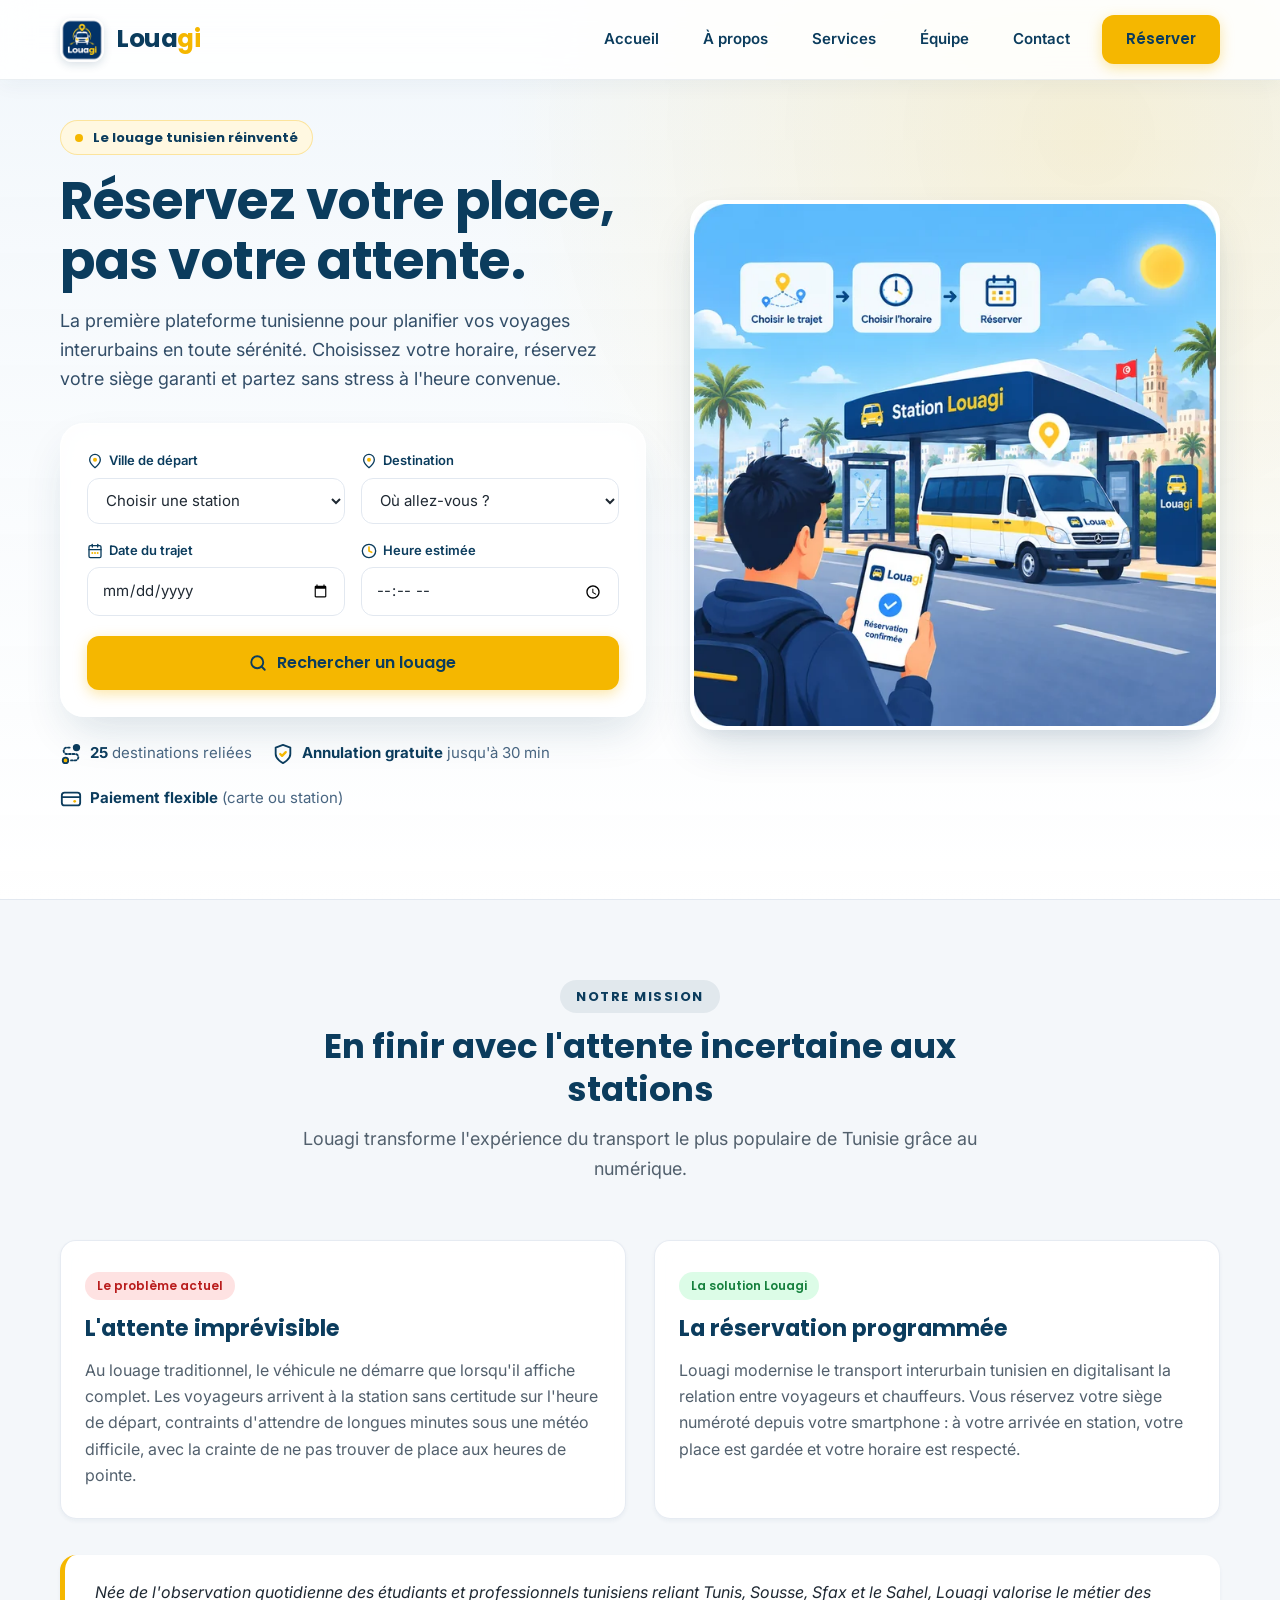
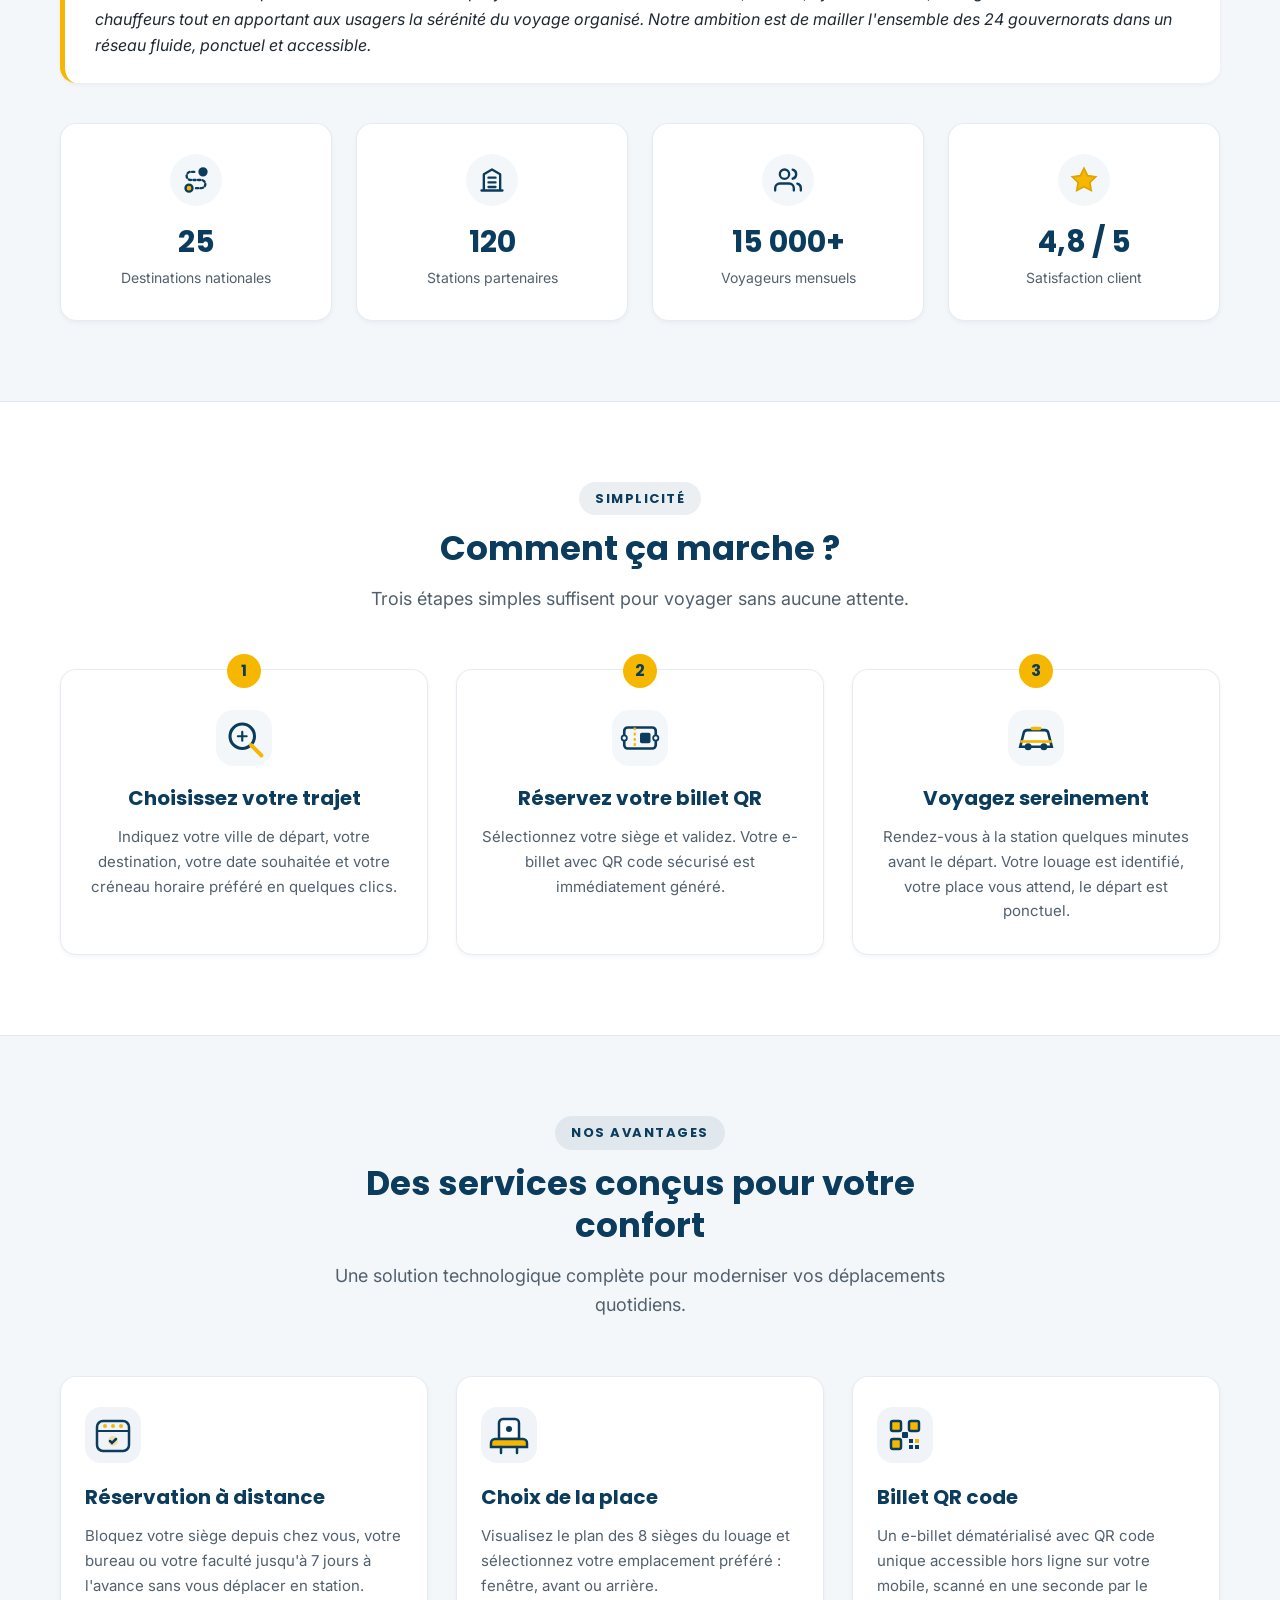
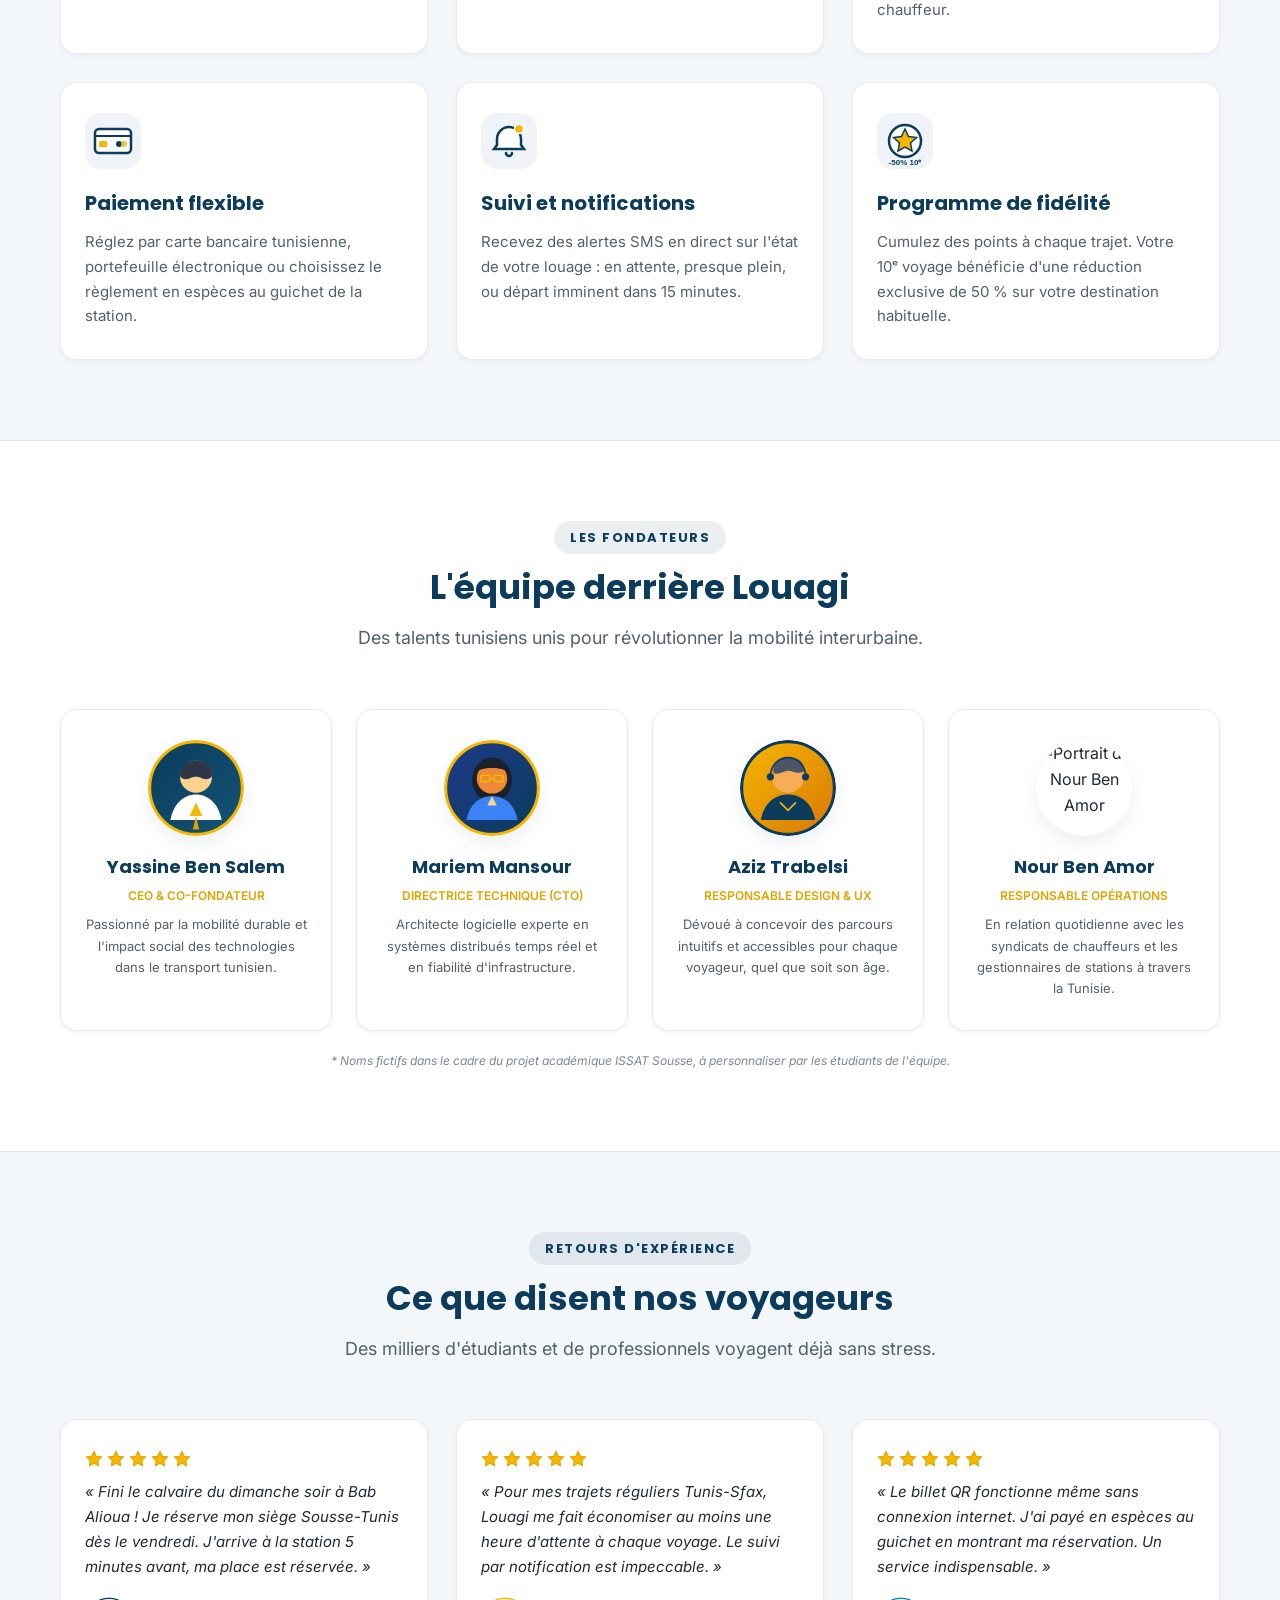
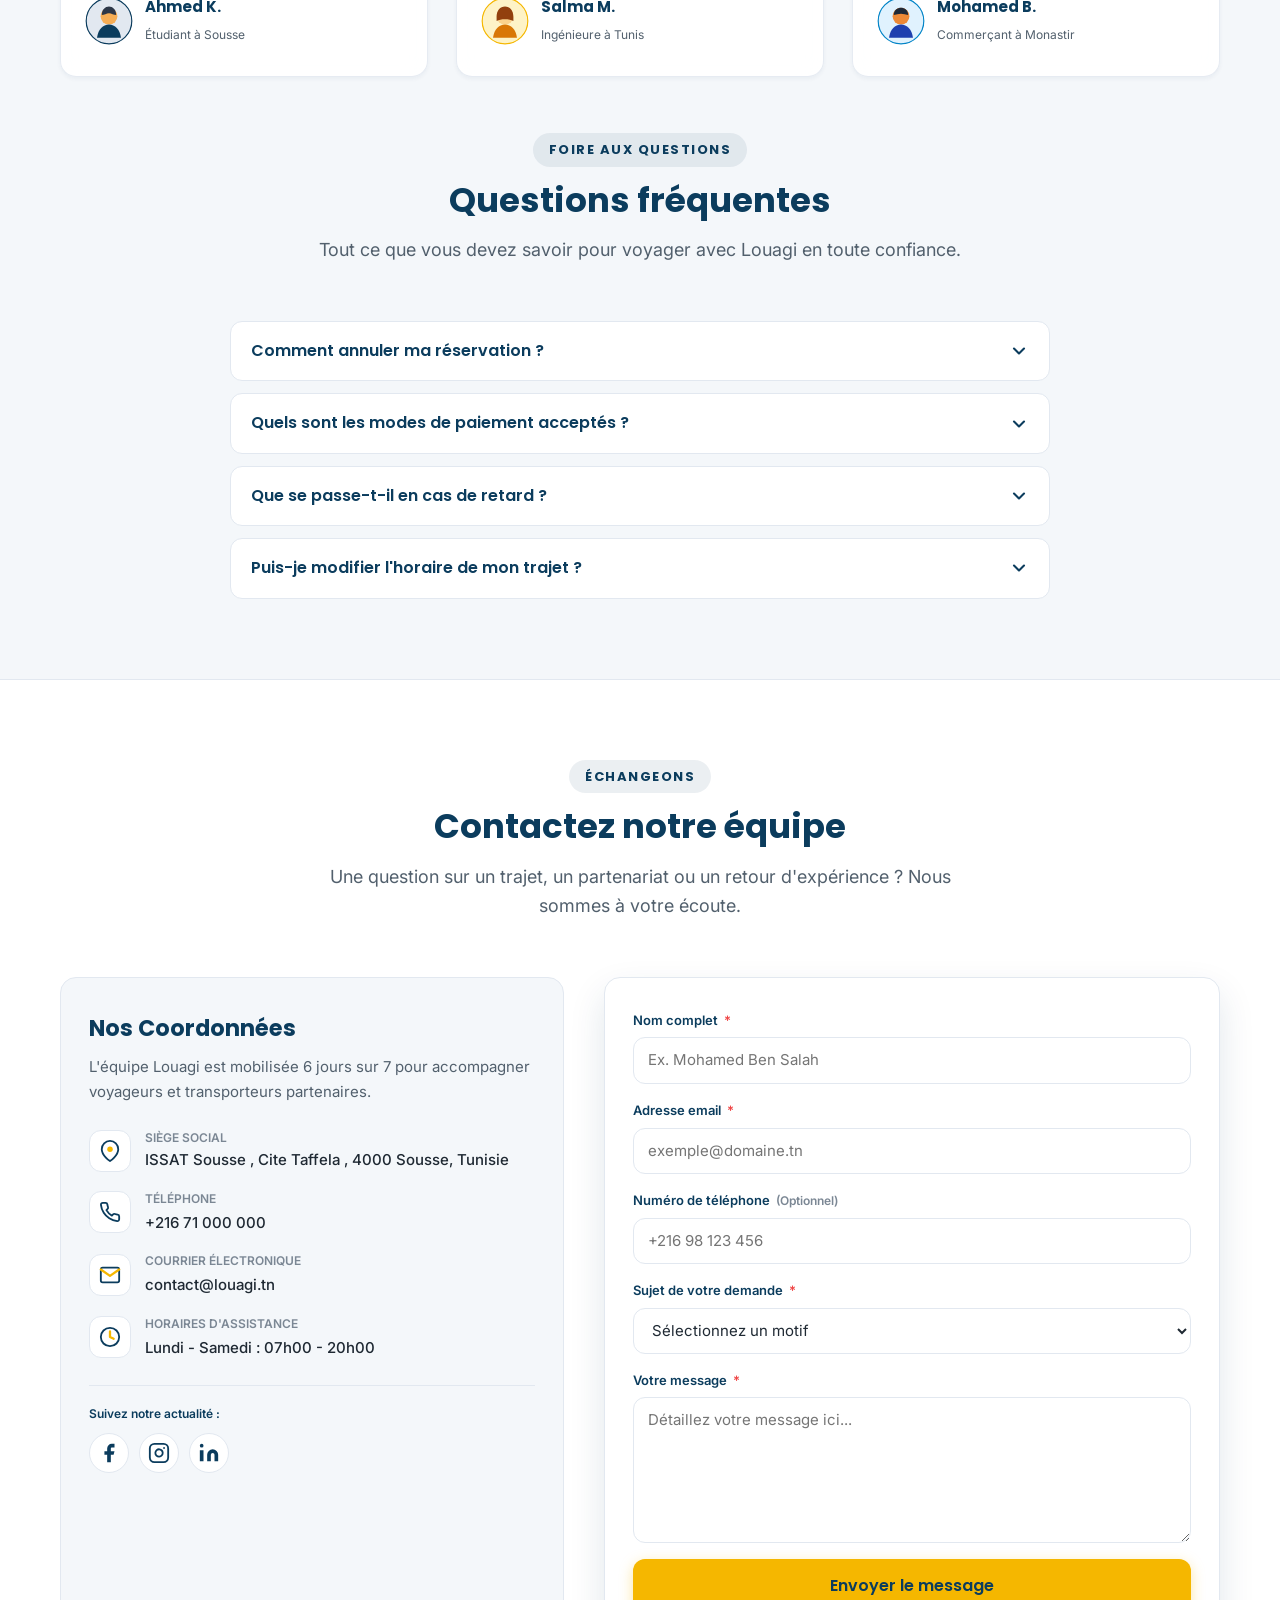
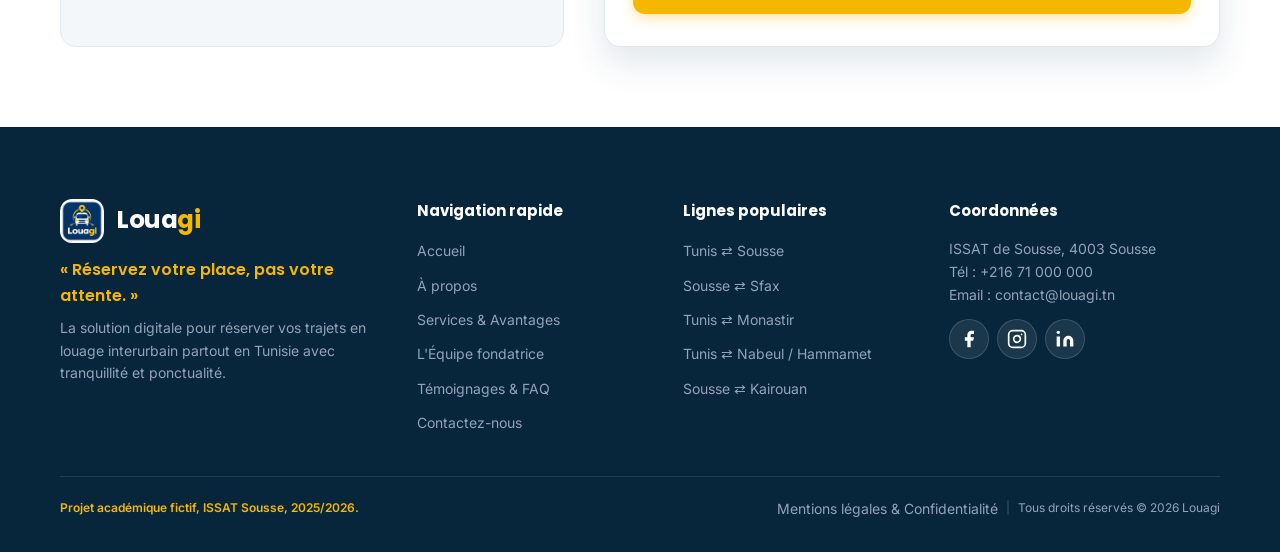
==== commit 5c3bc1bb: "feat: add reservation pages, authentication scripts, and station images" ====
--- a/index.html
+++ b/index.html
@@ -20,6 +20,8 @@
         <img src="images/Logo_Louagi___navette_et_repère_jaune.png" alt="Logo Louagi" width="46" height="46" class="logo-img" fetchpriority="high">
         <span class="brand-name">Loua<span class="brand-name--accent">gi</span></span>
       </a>
+
+      <!--menu burger de l'application -->
       <input type="checkbox" id="menu-toggle" class="menu-toggle" aria-label="Afficher ou masquer le menu de navigation">
       <label for="menu-toggle" class="burger-btn" tabindex="0" title="Menu de navigation">
         <span class="sr-only">Menu</span>
@@ -27,6 +29,7 @@
         <span class="burger-line"></span>
         <span class="burger-line"></span>
       </label>
+      <!--navigation liste de l'application-->
       <nav class="main-nav" aria-label="Navigation principale">
         <ul class="nav-list">
           <li class="nav-item"><a href="#accueil" class="nav-link">Accueil</a></li>
@@ -35,7 +38,7 @@
           <li class="nav-item"><a href="#equipe" class="nav-link">Équipe</a></li>
           <li class="nav-item"><a href="#contact" class="nav-link">Contact</a></li>
           <li class="nav-item nav-item--cta">
-            <a href="#recherche" class="btn btn--primary nav-cta">Réserver</a>
+            <a href="pages/reservation.html" class="btn btn--primary nav-cta">Réserver</a>
           </li>
         </ul>
       </nav>
@@ -133,7 +136,7 @@
           <div class="hero-illustration-wrapper">
             <picture>
               <source srcset="images/hero-station-louagi.webp" type="image/webp">
-              <img src="images/Réservation Louagi à la station tunisienne.png" alt="Voyageur confirmant sa réservation à la station Louagi" width="530" height="530" class="hero-illustration-img" fetchpriority="high">
+              <img src="images/hero-station-louagi-opt.png" alt="Voyageur confirmant sa réservation à la station Louagi" width="530" height="530" class="hero-illustration-img" fetchpriority="high">
             </picture>
           </div>
         </div>
@@ -328,7 +331,7 @@
         </header>
         <div class="testimonials-grid">
           <article class="testimonial-card">
-            <div class="testimonial-rating" aria-label="Note : 5 étoiles sur 5">
+            <div class="testimonial-rating" role="img" aria-label="Note : 5 étoiles sur 5">
               <img src="images/icon-star.svg" alt="" width="18" height="18" loading="lazy">
               <img src="images/icon-star.svg" alt="" width="18" height="18" loading="lazy">
               <img src="images/icon-star.svg" alt="" width="18" height="18" loading="lazy">
@@ -345,7 +348,7 @@
             </div>
           </article>
           <article class="testimonial-card">
-            <div class="testimonial-rating" aria-label="Note : 5 étoiles sur 5">
+            <div class="testimonial-rating" role="img" aria-label="Note : 5 étoiles sur 5">
               <img src="images/icon-star.svg" alt="" width="18" height="18" loading="lazy">
               <img src="images/icon-star.svg" alt="" width="18" height="18" loading="lazy">
               <img src="images/icon-star.svg" alt="" width="18" height="18" loading="lazy">
@@ -362,7 +365,7 @@
             </div>
           </article>
           <article class="testimonial-card">
-            <div class="testimonial-rating" aria-label="Note : 5 étoiles sur 5">
+            <div class="testimonial-rating" role="img" aria-label="Note : 5 étoiles sur 5">
               <img src="images/icon-star.svg" alt="" width="18" height="18" loading="lazy">
               <img src="images/icon-star.svg" alt="" width="18" height="18" loading="lazy">
               <img src="images/icon-star.svg" alt="" width="18" height="18" loading="lazy">
@@ -387,7 +390,7 @@
             <p class="section-lead">Tout ce que vous devez savoir pour voyager avec Louagi en toute confiance.</p>
           </header>
           <div class="faq-accordion">
-            <details class="faq-item" open>
+            <details class="faq-item">
               <summary class="faq-question">
                 <span>Comment annuler ma réservation ?</span>
                 <img src="images/icon-chevron-down.svg" alt="" width="20" height="20" class="faq-icon" loading="lazy">
@@ -445,7 +448,7 @@
                 <div class="contact-icon-box"><img src="images/icon-map-pin.svg" alt="" width="22" height="22" loading="lazy"></div>
                 <div>
                   <span class="contact-label">Siège social</span>
-                  <address class="contact-value">Technopôle de Sousse, Cité Hammam Maarouf, 4000 Sousse, Tunisie</address>
+                  <address class="contact-value">ISSAT Sousse , Cite Taffela , 4000 Sousse, Tunisie</address>
                 </div>
               </li>
               <li class="contact-item">
@@ -558,7 +561,7 @@
         <div class="footer-col">
           <h4 class="footer-heading">Coordonnées</h4>
           <address class="footer-address">
-            <p>Technopôle de Sousse, 4000 Sousse</p>
+            <p>ISSAT de Sousse, 4003 Sousse</p>
             <p>Tél : <a href="tel:+21671000000" class="footer-link">+216 71 000 000</a></p>
             <p>Email : <a href="mailto:contact@louagi.tn" class="footer-link">contact@louagi.tn</a></p>
           </address>
@@ -587,4 +590,4 @@
   </footer>
 
 </body>
-</html>
+</html>
--- a/style.css
+++ b/style.css
@@ -1,40 +1,52 @@
-/* LOUAGI - Feuille de style
-   Mini-projet Web - ISSAT Sousse (FIA3, 2025/2026)
-   HTML5 et CSS3 pur - aucun framework, aucun JavaScript */
-
-/* Variables */
 :root {
+  /* --- Couleurs principales --- */
   --primary: #0B3C5D;
   --primary-dark: #07263C;
   --accent: #F5B700;
   --accent-hover: #E0A300;
   --accent-light: #FFF8E1;
+  /* --- Couleurs de fond --- */
   --bg: #FFFFFF;
   --bg-light: #F4F7FA;
+  /* --- Couleurs de texte et bordures --- */
   --border: #E2E8F0;
   --text: #1F2933;
   --text-muted: #52606D;
   --text-light: #7B8794;
+  /* --- Typographie --- */
   --font-title: 'Poppins', sans-serif;
   --font-body: 'Inter', sans-serif;
+    /* --- Border-radius (arrondis des coins) --- */
   --r-sm: 8px;
   --r-md: 12px;
   --r-lg: 16px;
   --r-xl: 24px;
   --r-pill: 9999px;
+  /* --- Ombres portées --- */
   --shadow-sm: 0 2px 4px rgba(11,60,93,.05);
   --shadow-md: 0 8px 20px rgba(11,60,93,.08);
   --shadow-lg: 0 16px 36px rgba(11,60,93,.12);
   --shadow-hover: 0 20px 40px rgba(11,60,93,.16);
+
   --max-w: 1200px;
   --header-h: 80px;
+  /* --- Transition personnalisée --- */
   --tr: .3s cubic-bezier(.16,1,.3,1);
 }
 
 /* Reset */
 *, *::before, *::after { box-sizing: border-box; margin: 0; padding: 0; }
+
 html { scroll-behavior: smooth; scroll-padding-top: calc(var(--header-h) + 16px); -webkit-text-size-adjust: 100%; }
-body { font-family: var(--font-body); font-size: 1rem; line-height: 1.65; color: var(--text); background: var(--bg); overflow-x: hidden; }
+body {
+  font-family: var(--font-body);
+  font-size: 1rem;
+  line-height: 1.65;
+  color: var(--text);
+  background: var(--bg);
+  overflow-x: hidden;
+}
+
 img, svg { display: block; max-width: 100%; height: auto; }
 ul, ol { list-style: none; }
 a { color: inherit; text-decoration: none; transition: color var(--tr); }
@@ -84,16 +96,22 @@
 .btn--block, .btn--search { width: 100%; }
 .btn--search { font-size: 1rem; min-height: 50px; }
 .btn-icon { flex-shrink: 0; }
-
+/* Pillules de statut */
 .status-pill { display: inline-flex; font-family: var(--font-title); font-size: .75rem; font-weight: 600; padding: 4px 12px; border-radius: var(--r-pill); }
 .status-pill--danger { background: #FEE2E2; color: #B91C1C; }
 .status-pill--success { background: #DCFCE7; color: #15803D; }
 
-/* Header */
+/* Header avec effet verre dépoli (Glassmorphism) */
 .site-header {
   position: fixed; top: 0; left: 0; right: 0;
-  height: var(--header-h); background: rgba(255,255,255,.96);
-  border-bottom: 1px solid var(--border); box-shadow: var(--shadow-sm); z-index: 1000;
+  height: var(--header-h);
+  background: rgba(255, 255, 255, 0.88);
+  backdrop-filter: blur(16px) saturate(160%);
+  -webkit-backdrop-filter: blur(16px) saturate(160%);
+  border-bottom: 1px solid rgba(11, 60, 93, 0.08);
+  box-shadow: 0 4px 20px rgba(11, 60, 93, 0.05);
+  z-index: 1000;
+  transition: background-color var(--tr), box-shadow var(--tr);
 }
 .header-container { max-width: var(--max-w); height: 100%; margin: 0 auto; padding: 0 20px; display: flex; align-items: center; justify-content: space-between; }
 
@@ -110,19 +128,45 @@
 .burger-line { display: block; width: 24px; height: 2.5px; background: var(--primary); border-radius: 2px; transition: transform var(--tr), opacity var(--tr); }
 
 .main-nav { display: flex; align-items: center; }
-.nav-list { display: flex; align-items: center; gap: 28px; }
-.nav-link { font-size: .9375rem; font-weight: 500; padding: 8px 4px; position: relative; min-height: 44px; display: inline-flex; align-items: center; }
-.nav-link::after { content: ''; position: absolute; bottom: 4px; left: 0; width: 0; height: 2px; background: var(--accent); transition: width var(--tr); }
-.nav-link:hover { color: var(--primary); }
-.nav-link:hover::after { width: 100%; }
+.nav-list { display: flex; align-items: center; gap: 20px; }
+.nav-link {
+  font-size: .9375rem;
+  font-weight: 600;
+  color: var(--primary);
+  padding: 8px 12px;
+  border-radius: var(--r-sm);
+  position: relative;
+  min-height: 44px;
+  display: inline-flex;
+  align-items: center;
+  transition: color var(--tr), background-color var(--tr);
+}
+.nav-link:hover {
+  color: var(--primary-dark);
+  background-color: rgba(11, 60, 93, 0.05);
+}
+.nav-link::after {
+  content: '';
+  position: absolute;
+  bottom: 4px;
+  left: 12px;
+  width: 0;
+  height: 2px;
+  background: var(--accent);
+  border-radius: 2px;
+  transition: width var(--tr);
+}
+.nav-link:hover::after { width: calc(100% - 24px); }
 .nav-cta { font-size: .9375rem; padding: 10px 22px; min-height: 42px; }
 
 /* Hero */
 .hero-section {
   padding-top: calc(var(--header-h) + 40px); padding-bottom: 5.5rem;
-  background: radial-gradient(circle at 85% 15%, rgba(245,183,0,.12) 0%, transparent 45%),
-              linear-gradient(180deg, #F0F6FB 0%, #fff 100%);
+  background: radial-gradient(circle at 85% 15%, rgba(245,183,0,.15) 0%, transparent 45%),
+              linear-gradient(180deg, rgba(240, 246, 251, 0.86) 0%, rgba(255, 255, 255, 0.92) 100%);
   position: relative; overflow: hidden;
+  backdrop-filter: blur(4px);
+  -webkit-backdrop-filter: blur(4px);
 }
 .hero-container { max-width: var(--max-w); margin: 0 auto; padding: 0 20px; display: grid; grid-template-columns: 1.05fr .95fr; gap: 44px; align-items: center; }
 .hero-content { display: flex; flex-direction: column; }
@@ -136,20 +180,29 @@
 }
 .badge-dot { width: 8px; height: 8px; border-radius: 50%; background: var(--accent); }
 .hero-title { font-family: var(--font-title); font-size: clamp(2.1rem,4.5vw,3.25rem); font-weight: 700; color: var(--primary); line-height: 1.15; letter-spacing: -.5px; margin-bottom: 16px; }
-.hero-subtitle { font-size: 1.125rem; color: var(--text-muted); line-height: 1.6; margin-bottom: 30px; max-width: 580px; }
+.hero-subtitle { font-size: 1.125rem; color: #334E68; line-height: 1.6; margin-bottom: 30px; max-width: 580px; }
 
 /* Formulaire de recherche */
-.search-card { background: var(--bg); padding: 24px; border-radius: var(--r-lg); box-shadow: var(--shadow-lg); border: 1px solid var(--border); margin-bottom: 24px; }
+.search-card {
+  background: rgba(255, 255, 255, 0.94);
+  backdrop-filter: blur(16px);
+  -webkit-backdrop-filter: blur(16px);
+  padding: 26px;
+  border-radius: var(--r-xl);
+  box-shadow: 0 20px 45px -10px rgba(11, 60, 93, 0.16);
+  border: 1px solid rgba(255, 255, 255, 0.9);
+  margin-bottom: 24px;
+}
 .form-grid { display: grid; grid-template-columns: 1fr 1fr; gap: 16px; margin-bottom: 20px; }
 .form-group { display: flex; flex-direction: column; gap: 6px; }
 .form-label { font-size: .8125rem; font-weight: 600; color: var(--primary); display: flex; align-items: center; gap: 6px; }
-.form-select, .form-input, .form-textarea { width: 100%; min-height: 46px; padding: 10px 14px; background: var(--bg-light); border: 1.5px solid var(--border); border-radius: var(--r-md); font-size: .9375rem; color: var(--text); transition: border-color var(--tr), background-color var(--tr); }
-.form-select:focus, .form-input:focus, .form-textarea:focus { background: #fff; border-color: var(--primary); outline: none; }
+.form-select, .form-input, .form-textarea { width: 100%; min-height: 46px; padding: 10px 14px; background: rgba(255, 255, 255, 0.95); border: 1.5px solid var(--border); border-radius: var(--r-md); font-size: .9375rem; color: var(--text); transition: border-color var(--tr), background-color var(--tr), box-shadow var(--tr); }
+.form-select:focus, .form-input:focus, .form-textarea:focus { background: #fff; border-color: var(--primary); box-shadow: 0 0 0 3px rgba(245, 183, 0, 0.25); outline: none; }
 .form-textarea { min-height: 120px; resize: vertical; }
 
 /* Indicateurs de confiance */
 .trust-indicators { display: flex; flex-wrap: wrap; gap: 20px; }
-.trust-item { display: flex; align-items: center; gap: 8px; font-size: .9375rem; color: var(--text-muted); }
+.trust-item { display: flex; align-items: center; gap: 8px; font-size: .9375rem; color: #486581; }
 .trust-item strong { color: var(--primary); }
 
 /* Illustration hero */
@@ -170,13 +223,16 @@
 .steps-grid, .services-grid, .testimonials-grid { display: grid; grid-template-columns: repeat(3,1fr); gap: 28px; }
 .stats-grid, .team-grid { display: grid; grid-template-columns: repeat(4,1fr); gap: 24px; }
 
-/* Cartes (style unifié) */
+/* Cartes (style unifié avec translucidité & verre dépoli) */   
 .about-card, .step-card, .service-card, .team-card, .testimonial-card, .stat-card {
-  background: var(--bg); padding: 30px 24px;
-  border-radius: var(--r-lg); border: 1px solid var(--border);
+  background: rgba(255, 255, 255, 0.92);
+  backdrop-filter: blur(12px);
+  -webkit-backdrop-filter: blur(12px);
+  padding: 30px 24px;
+  border-radius: var(--r-lg); border: 1px solid rgba(226, 232, 240, 0.85);
   box-shadow: var(--shadow-sm); transition: transform var(--tr), box-shadow var(--tr), border-color var(--tr);
 }
-.about-card:hover, .step-card:hover, .service-card:hover, .team-card:hover, .testimonial-card:hover, .stat-card:hover { transform: translateY(-6px); box-shadow: var(--shadow-hover); }
+.about-card:hover, .step-card:hover, .service-card:hover, .team-card:hover, .testimonial-card:hover, .stat-card:hover { transform: translateY(-6px); box-shadow: var(--shadow-hover); border-color: rgba(245, 183, 0, 0.5); }
 
 /* À propos */
 .about-card__title { font-family: var(--font-title); font-size: 1.4rem; color: var(--primary); margin: 10px 0; }
@@ -275,8 +331,26 @@
 .footer-link--sub:hover { color: #fff; }
 
 /* Page Mentions Légales */
-.page-legal .site-header { position: relative; background: #fff; }
-.legal-content { padding: 40px 0 5rem; }
+.page-legal .site-header {
+  position: fixed; top: 0; left: 0; right: 0;
+  background: rgba(255, 255, 255, 0.88);
+  backdrop-filter: blur(16px) saturate(160%);
+  -webkit-backdrop-filter: blur(16px) saturate(160%);
+  border-bottom: 1px solid rgba(11, 60, 93, 0.08);
+  box-shadow: 0 4px 20px rgba(11, 60, 93, 0.05);
+}
+.legal-content {
+  padding: calc(var(--header-h) + 36px) 0 5rem;
+}
+.page-legal .legal-content .container {
+  background: rgba(255, 255, 255, 0.94);
+  backdrop-filter: blur(16px);
+  -webkit-backdrop-filter: blur(16px);
+  border: 1px solid rgba(226, 232, 240, 0.85);
+  border-radius: var(--r-xl);
+  box-shadow: 0 20px 45px -12px rgba(11, 60, 93, 0.12);
+  padding: 40px 36px;
+}
 .legal-title { font-family: var(--font-title); font-size: 2rem; color: var(--primary); margin: 10px 0; }
 .legal-section { margin-bottom: 24px; padding-bottom: 20px; border-bottom: 1px solid var(--border); }
 .legal-section h2 { font-family: var(--font-title); font-size: 1.25rem; color: var(--primary); margin-bottom: 10px; }
@@ -284,21 +358,27 @@
 .legal-cta { margin-top: 30px; }
 
 /* Animations */
+
+/* Animation d'apparition l'élément monte depuis le bas */
 @keyframes fadeInUp {
-  from { opacity: 0; transform: translateY(20px); }
-  to { opacity: 1; transform: translateY(0); }
-}
-.animate-fade-in-1 { animation: fadeInUp .6s ease both; }
-.animate-fade-in-2 { animation: fadeInUp .6s ease .1s both; }
-.animate-fade-in-3 { animation: fadeInUp .6s ease .2s both; }
-.animate-fade-in-4 { animation: fadeInUp .6s ease .3s both; }
-
+  from { opacity: 0; transform: translateY(20px); } /* invisible + décalé */
+  to { opacity: 1; transform: translateY(0); } /* visible + en place */
+}
+
+/*  effet de cascade */
+.animate-fade-in-1 { animation: fadeInUp .6s ease both; }     /* delai 0s */
+.animate-fade-in-2 { animation: fadeInUp .6s ease .1s both; }     /* delai 0.1s */
+.animate-fade-in-3 { animation: fadeInUp .6s ease .2s both; }   /* delai 0.2s */
+.animate-fade-in-4 { animation: fadeInUp .6s ease .3s both; }     /* delai 0.3s */
+
+/* flottement de l'image hero*/
 @keyframes heroFloat {
   0% { transform: translateY(0); }
   100% { transform: translateY(-8px); }
 }
 
-/* Tablette (< 1024px) */
+
+/* ---- TABLETTES : max 1023px ---- */
 @media screen and (max-width: 1023px) {
   .hero-container { grid-template-columns: 1fr; gap: 36px; }
   .hero-visual { max-width: 480px; margin: 0 auto; }
@@ -307,7 +387,7 @@
   .steps-grid, .testimonials-grid { grid-template-columns: 1fr; max-width: 500px; margin: 0 auto; }
 }
 
-/* Mobile (< 768px) */
+/* ---- SMARTPHONES : max 767px ---- */
 @media screen and (max-width: 767px) {
   :root { --header-h: 70px; }
   .burger-btn { display: flex; }
@@ -336,7 +416,7 @@
   .footer-sep { display: none; }
 }
 
-/* Accessibilité : préférence mouvement réduit */
+/* reduction des animations */
 @media (prefers-reduced-motion: reduce) {
   *, *::before, *::after { animation-duration: .01ms !important; animation-iteration-count: 1 !important; transition-duration: .01ms !important; scroll-behavior: auto !important; }
   .hero-illustration-wrapper { animation: none !important; transform: none !important; }
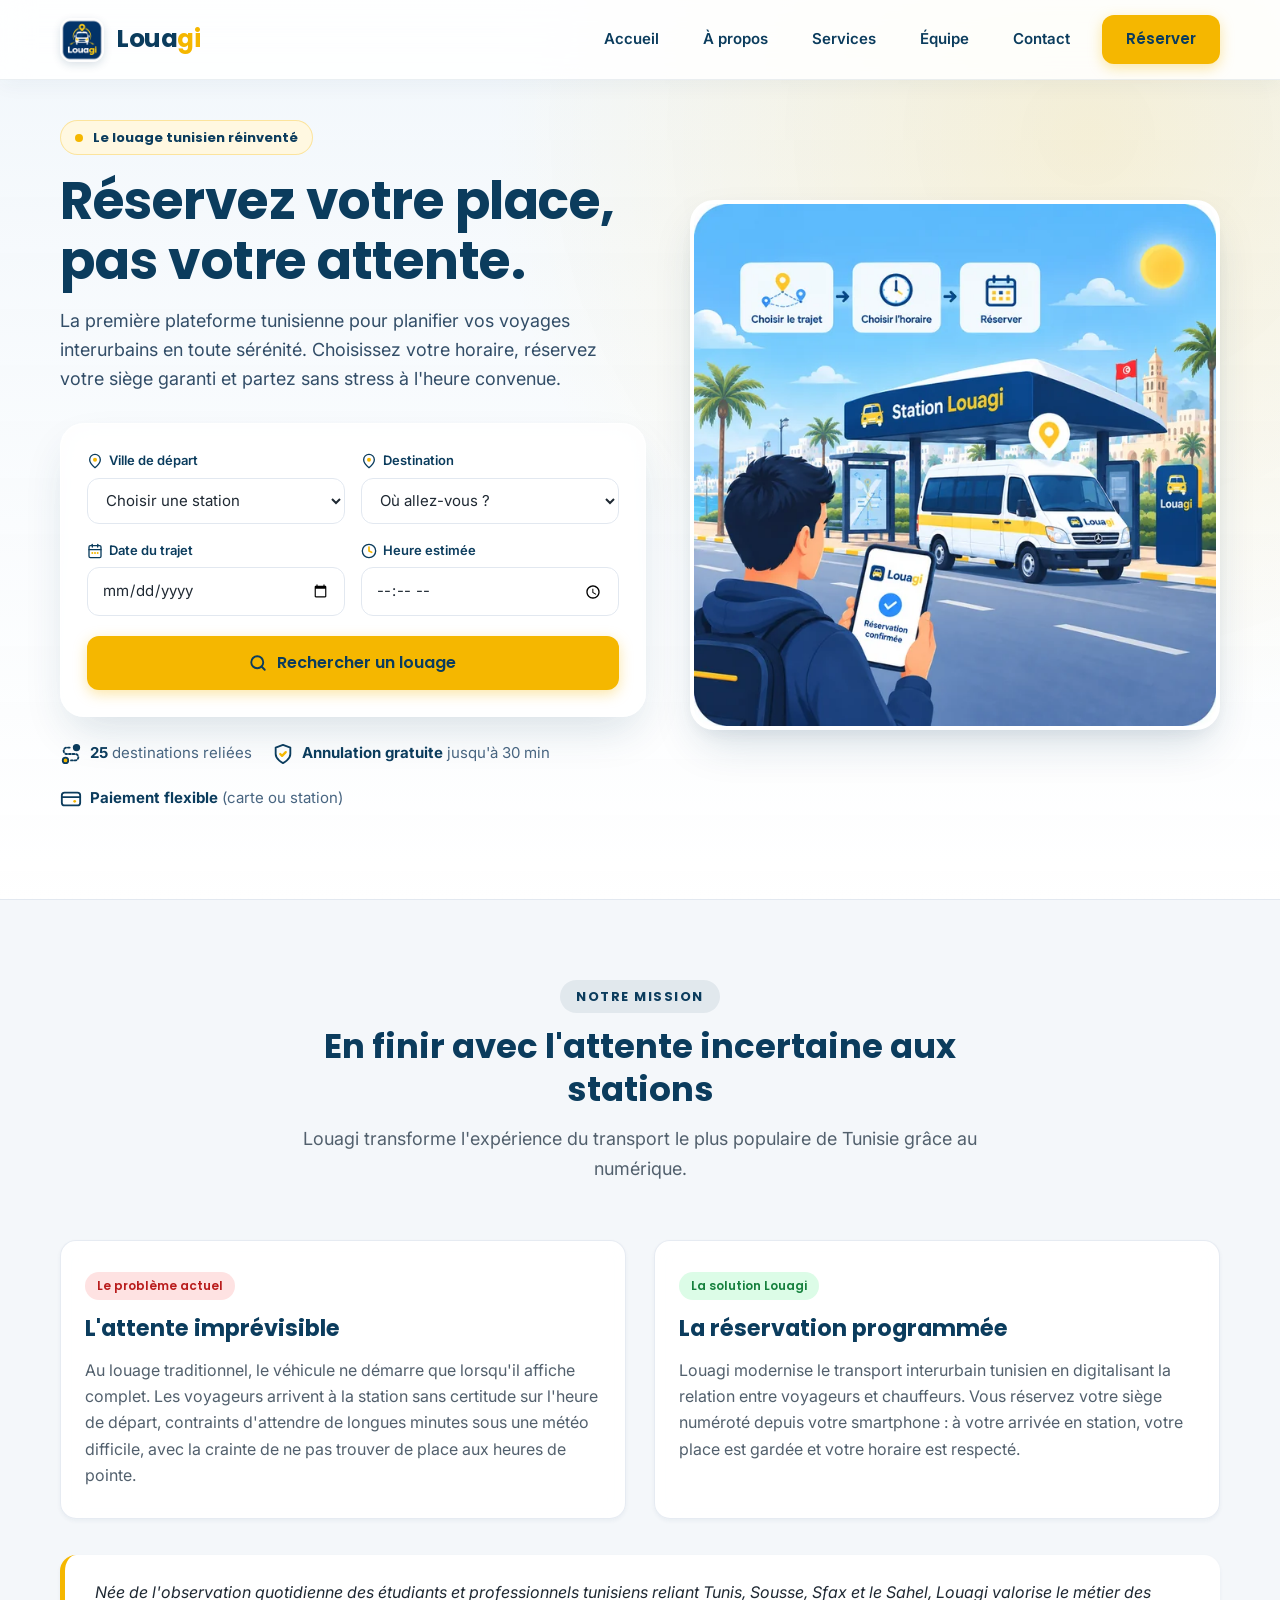
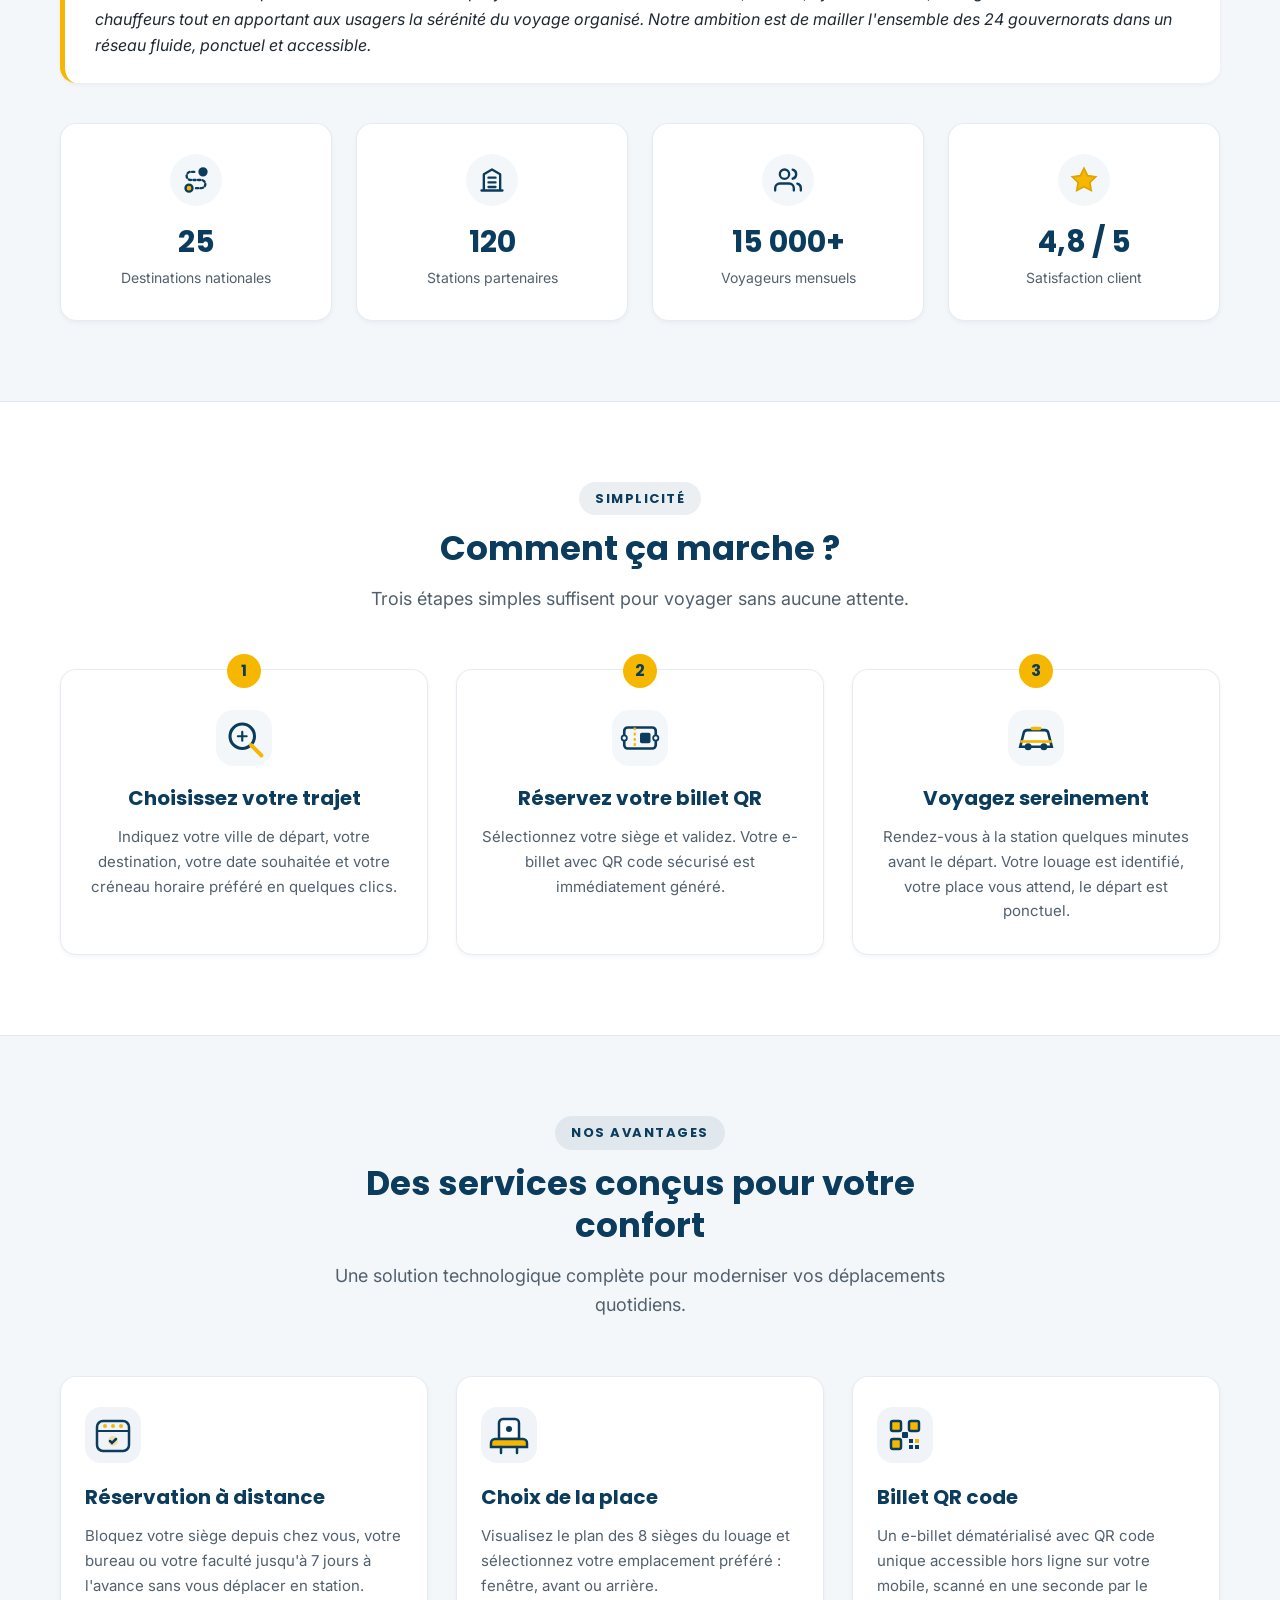
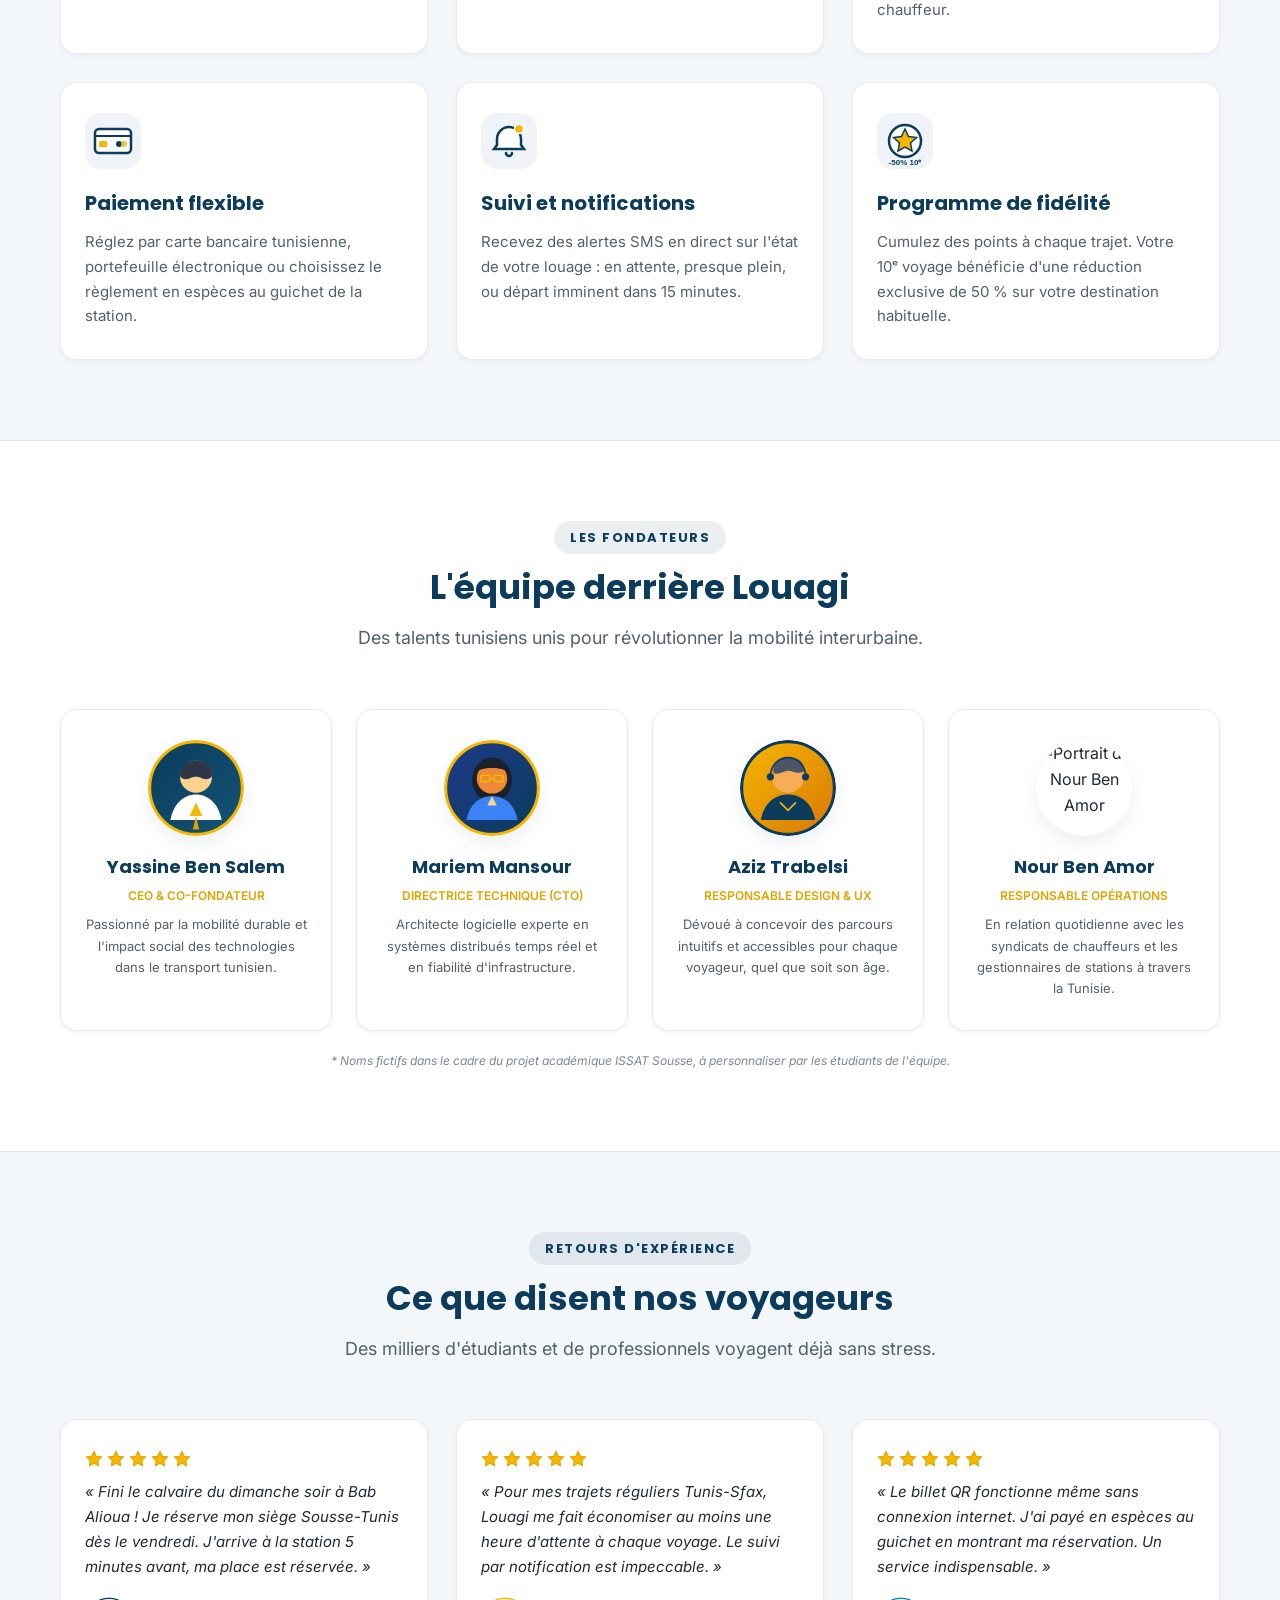
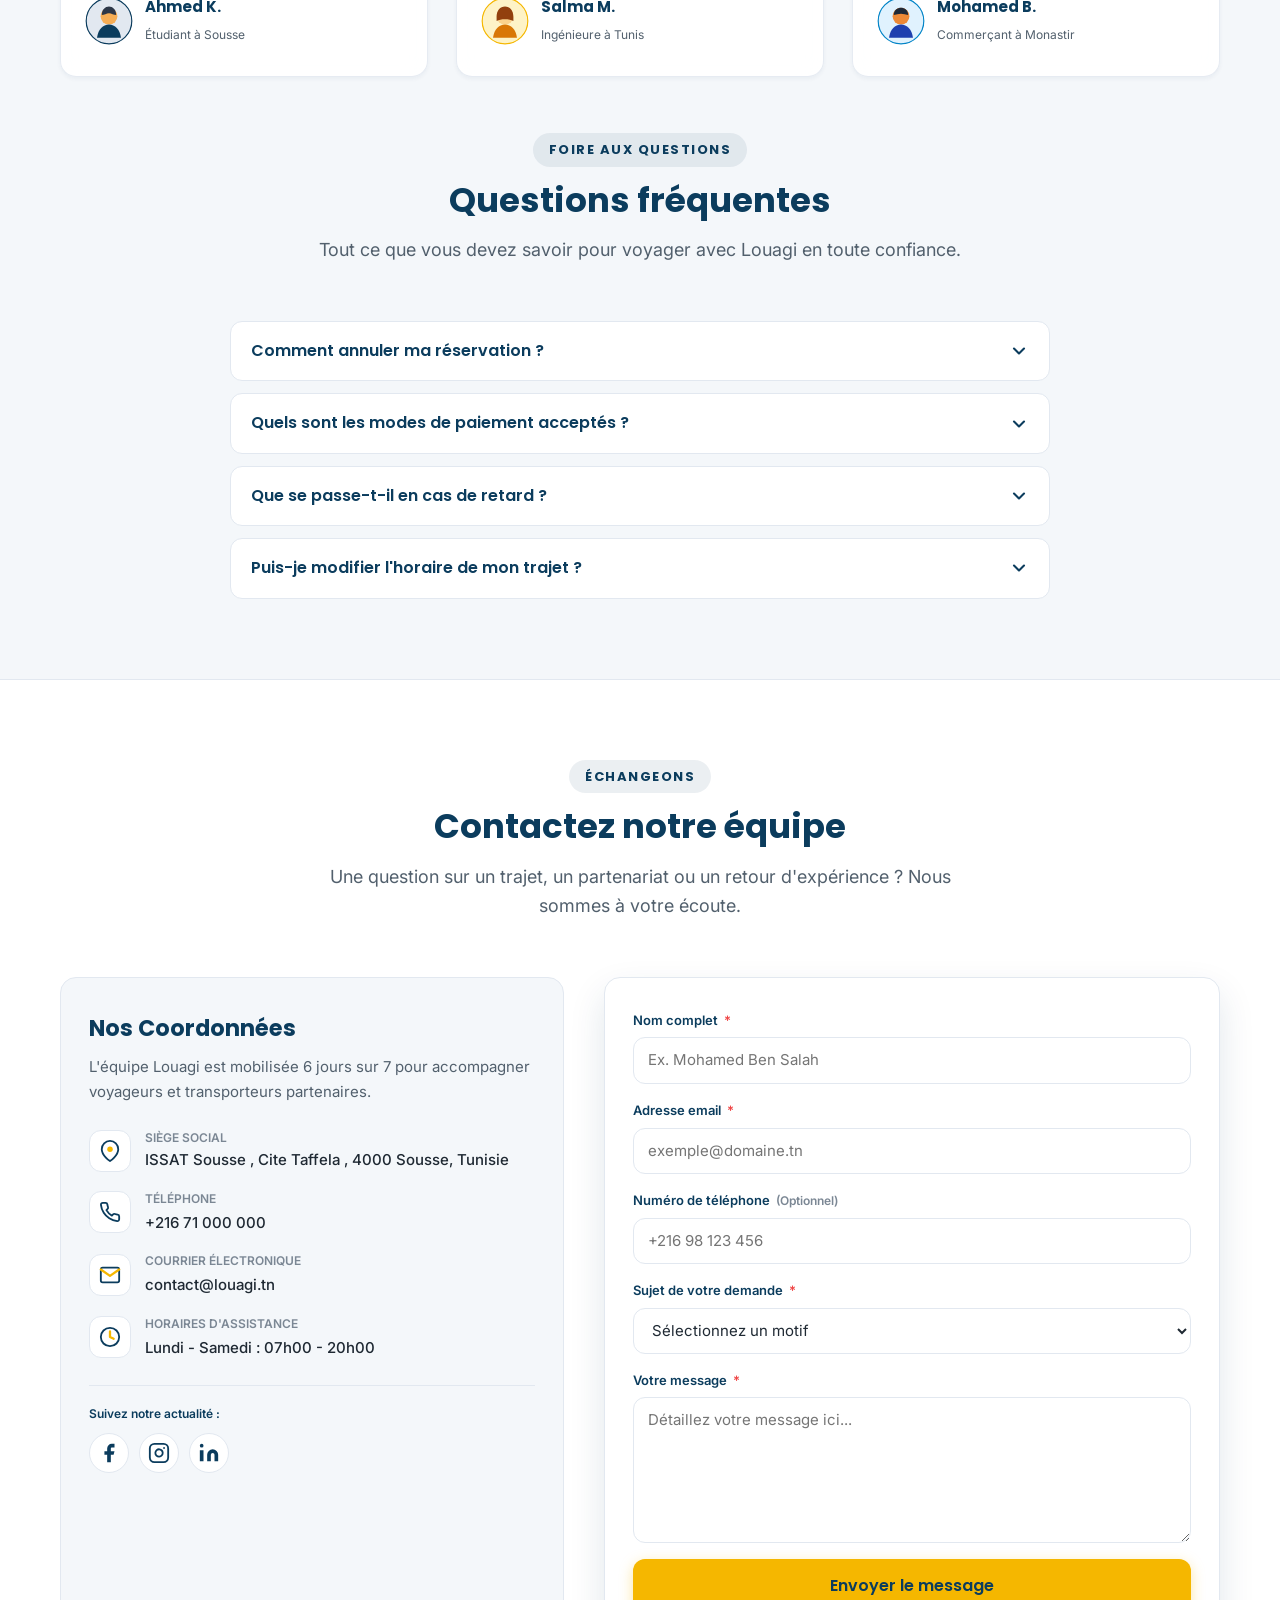
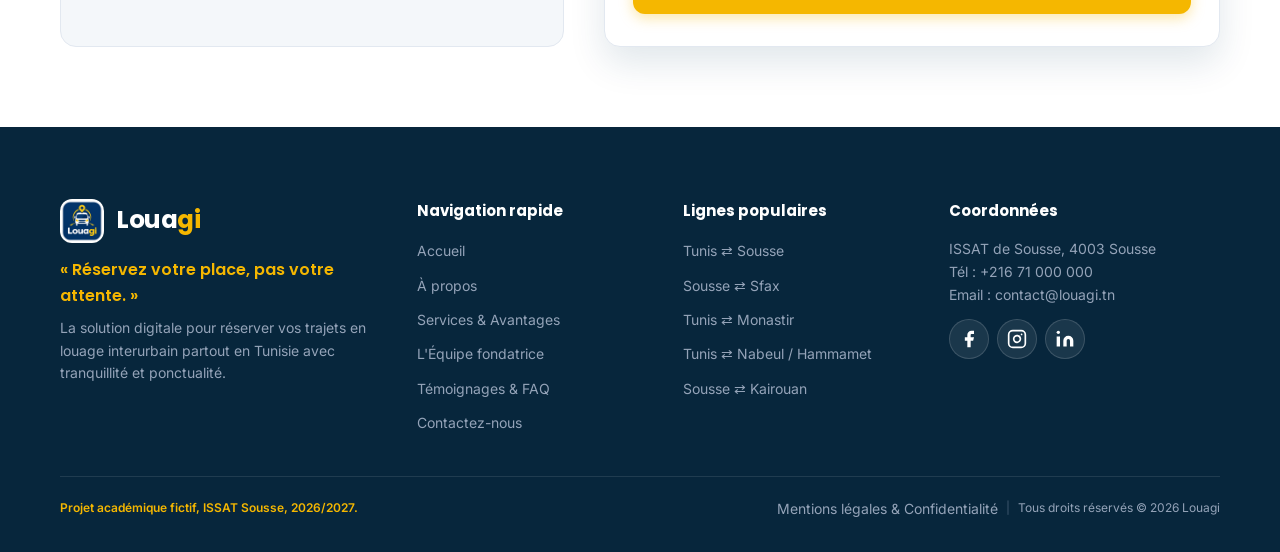
==== commit ac630966: "feat: add application pages and update academic year in footer" ====
--- a/index.html
+++ b/index.html
@@ -579,7 +579,7 @@
         </div>
       </div>
       <div class="footer-bottom">
-        <p class="footer-academic">Projet académique fictif, ISSAT Sousse, 2025/2026.</p>
+        <p class="footer-academic">Projet académique fictif, ISSAT Sousse, 2026/2027.</p>
         <div class="footer-legal">
           <a href="pages/mentions-legales.html" class="footer-link footer-link--sub">Mentions légales &amp; Confidentialité</a>
           <span class="footer-sep">|</span>
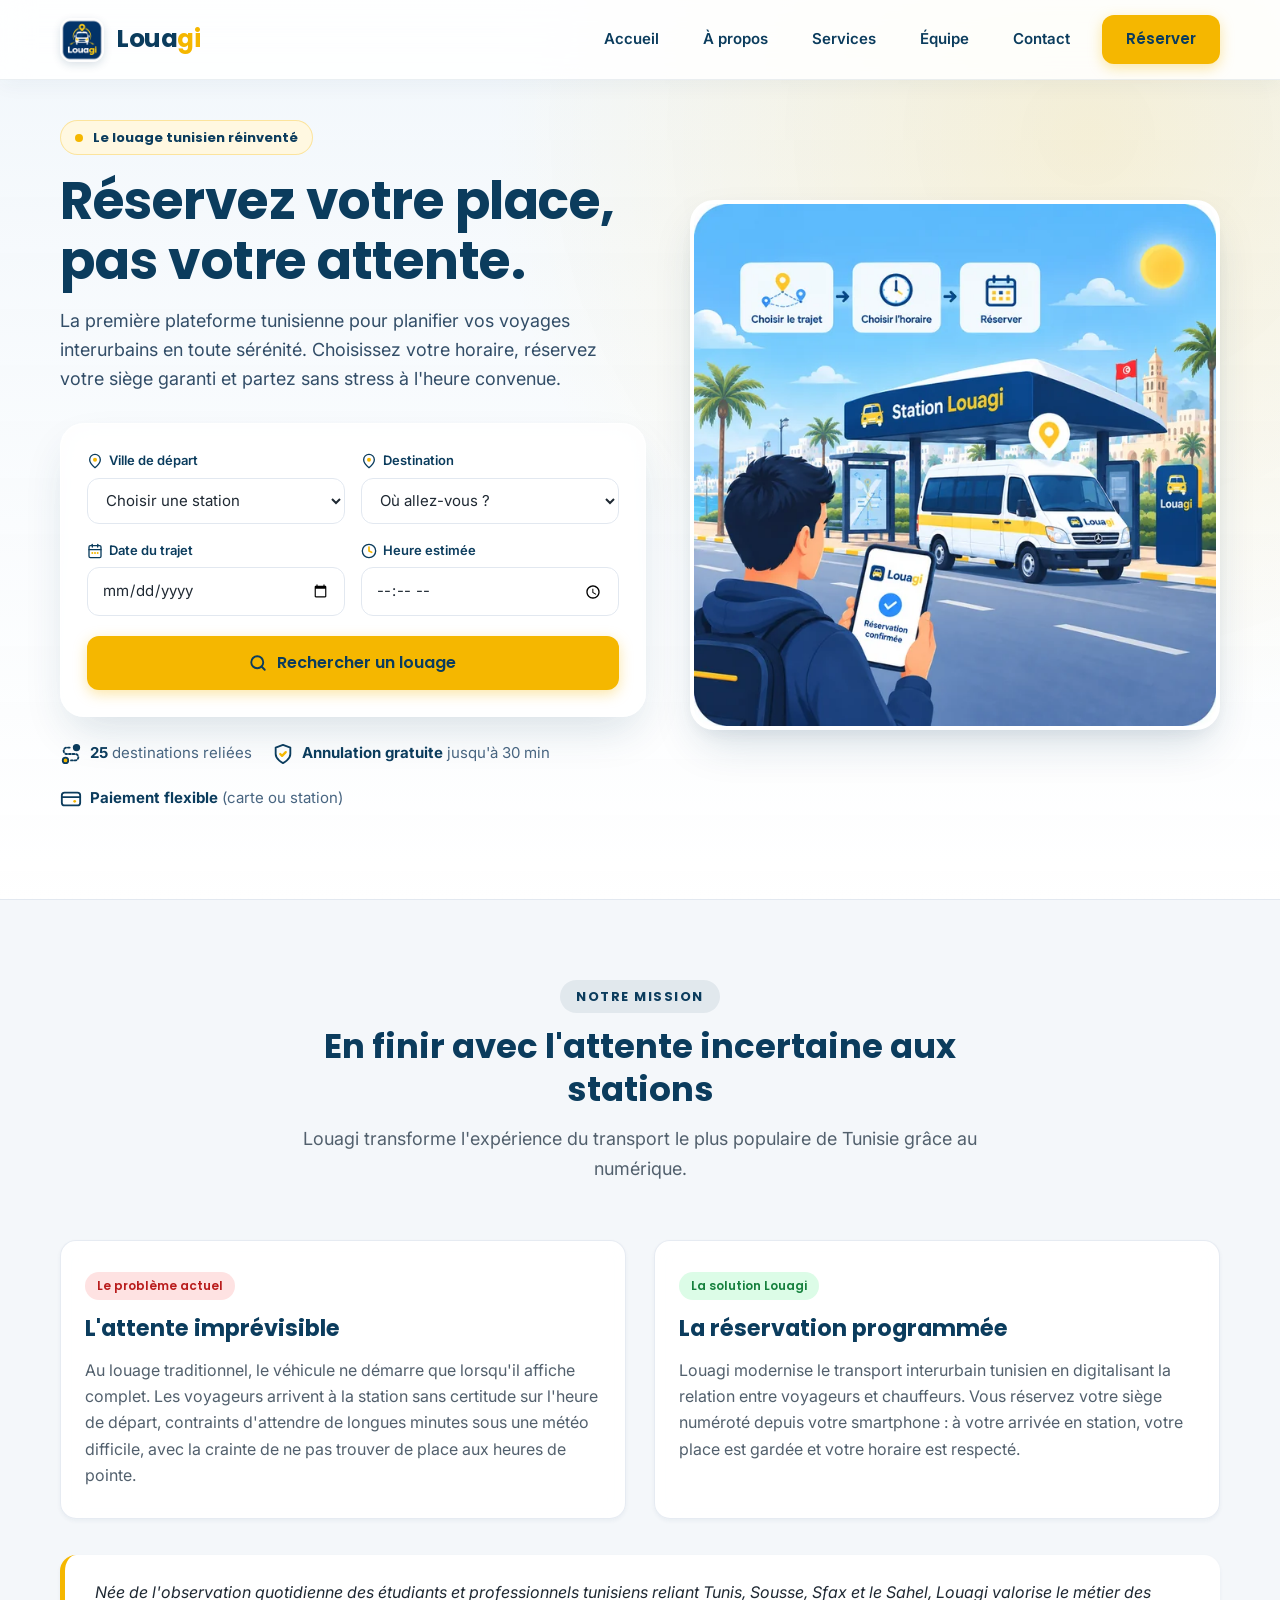
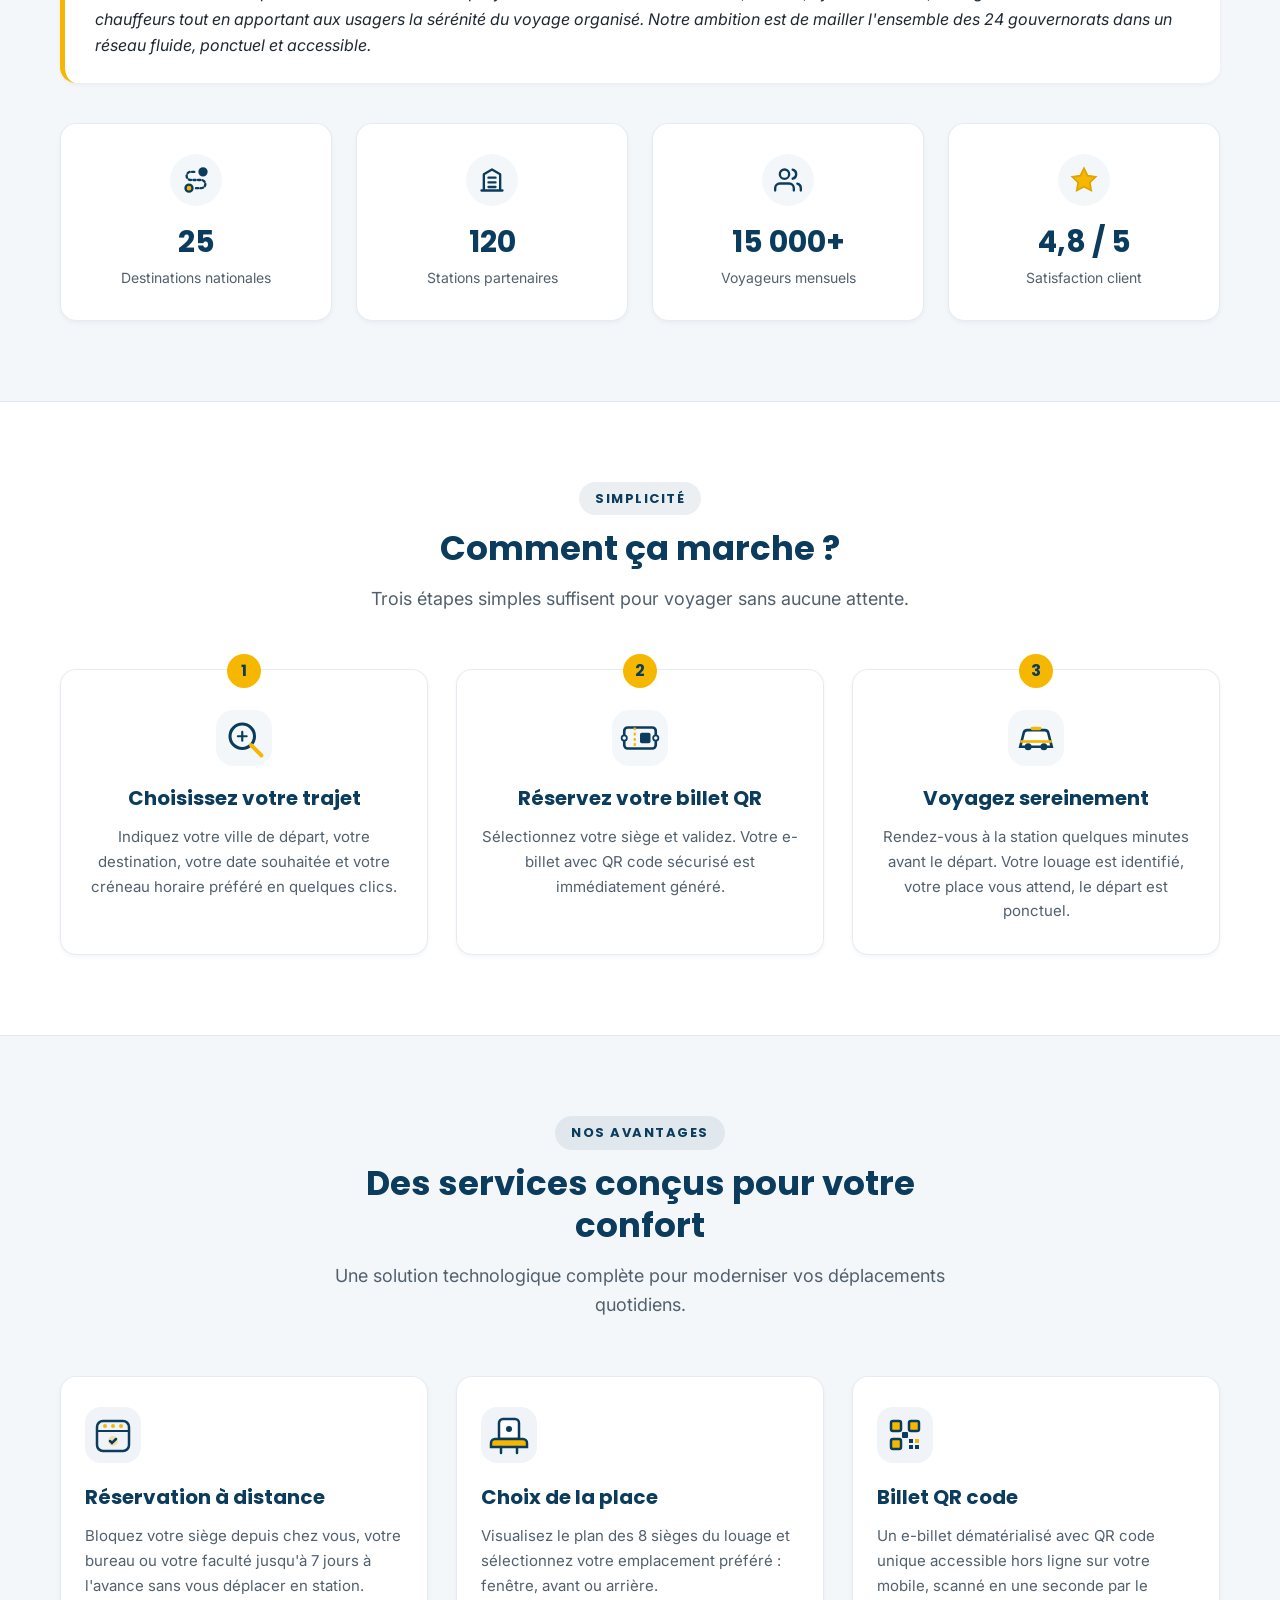
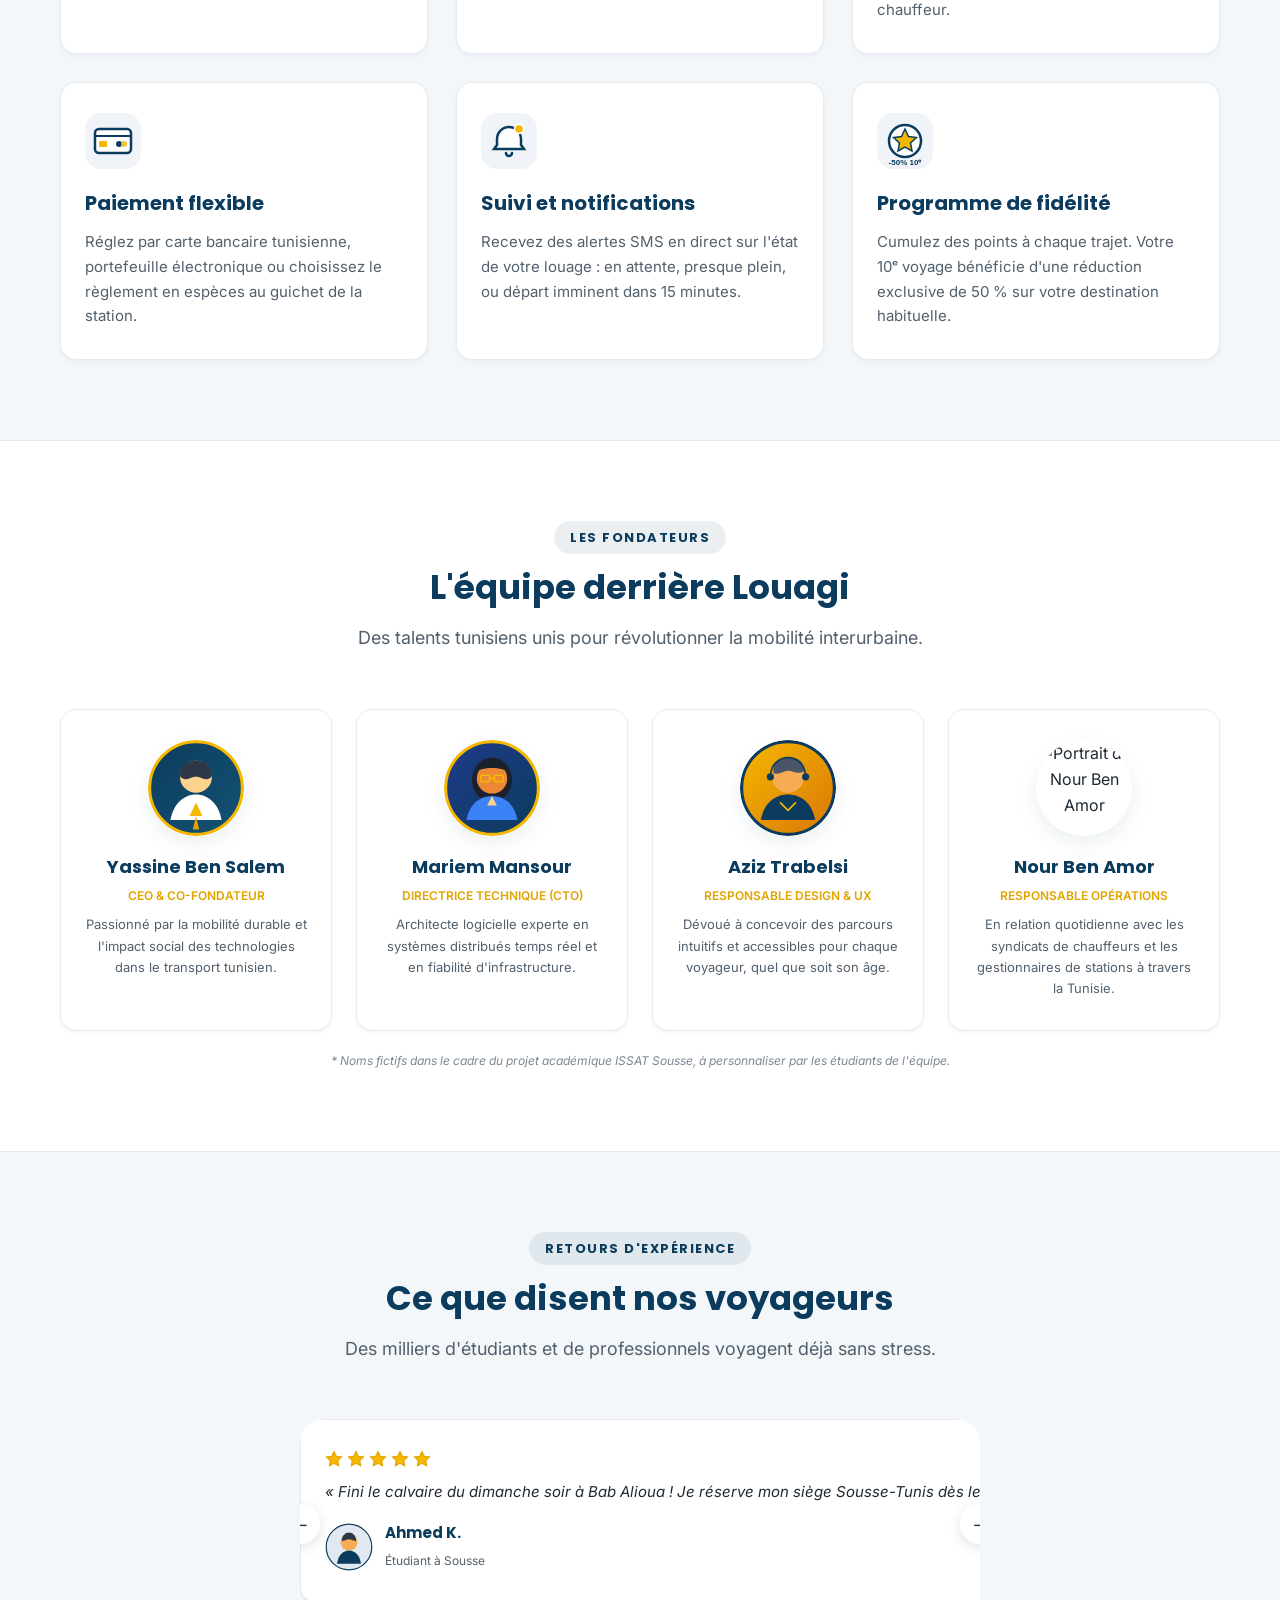
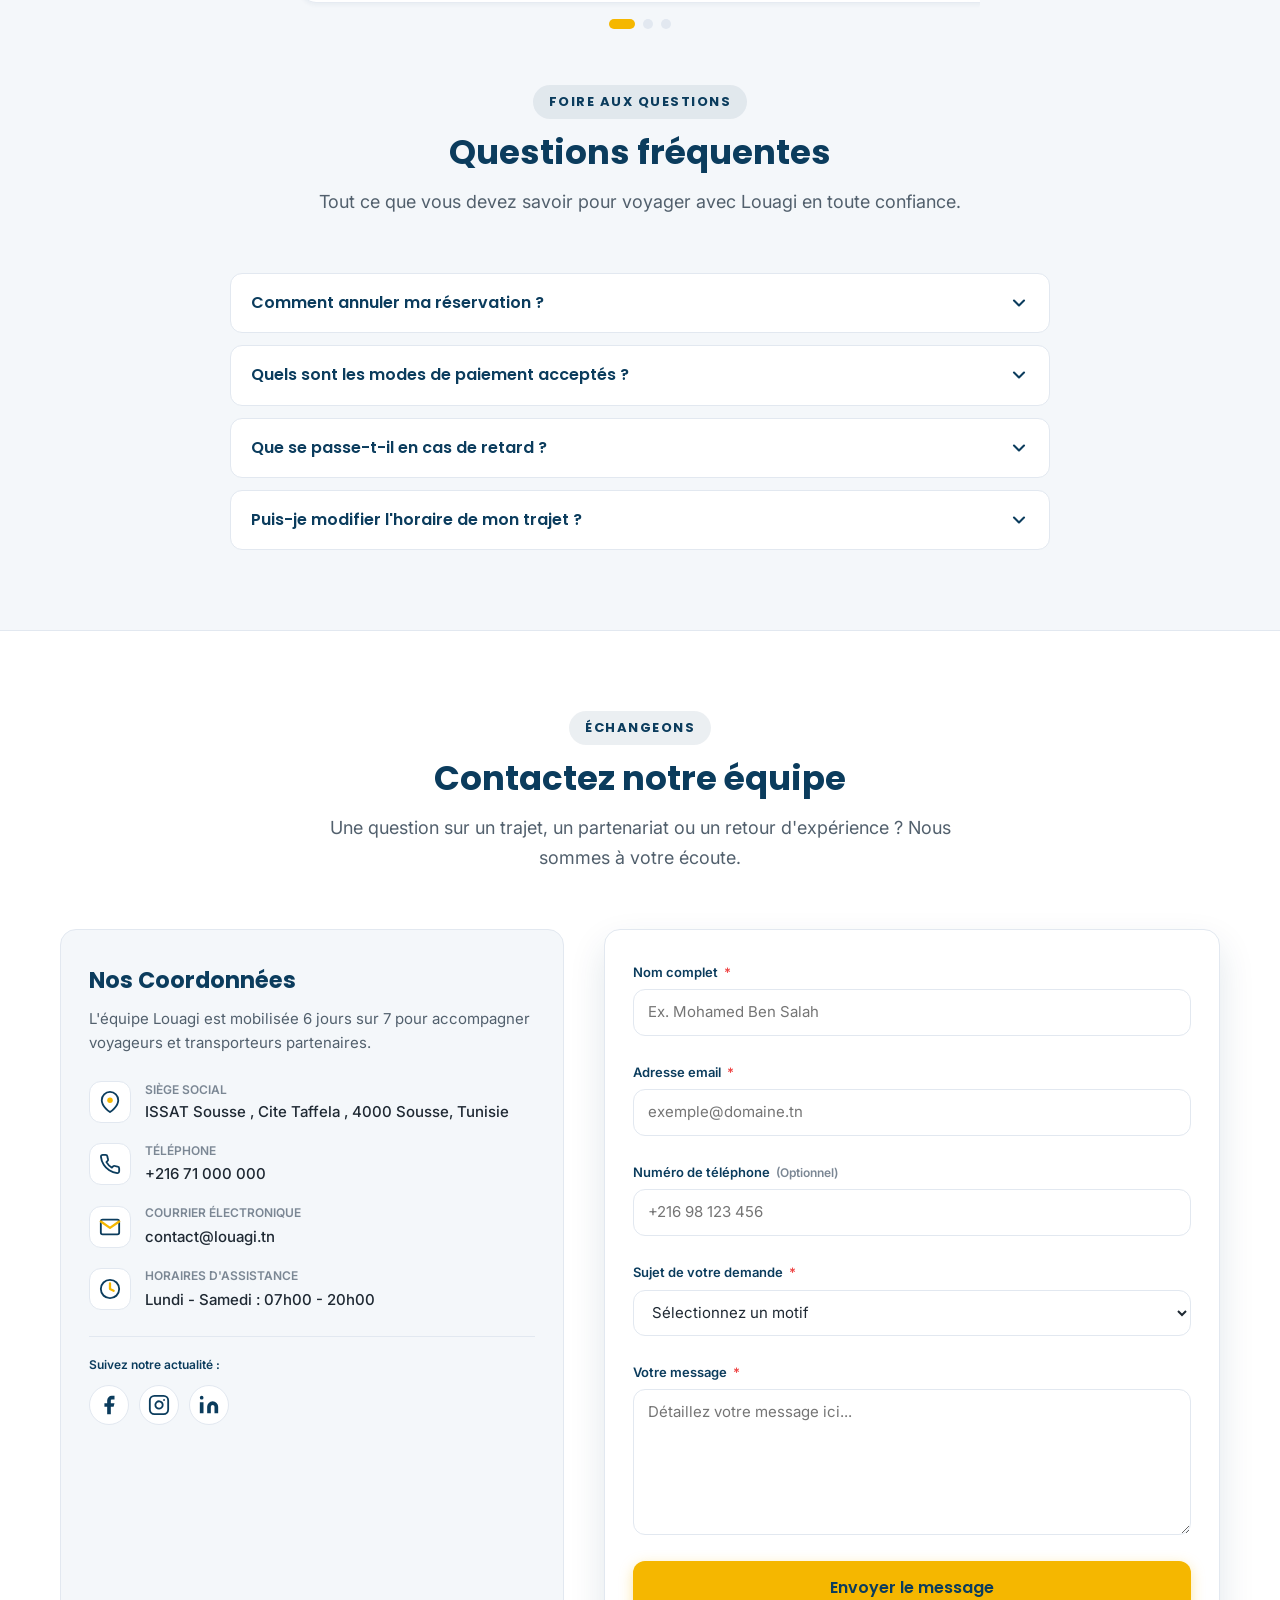
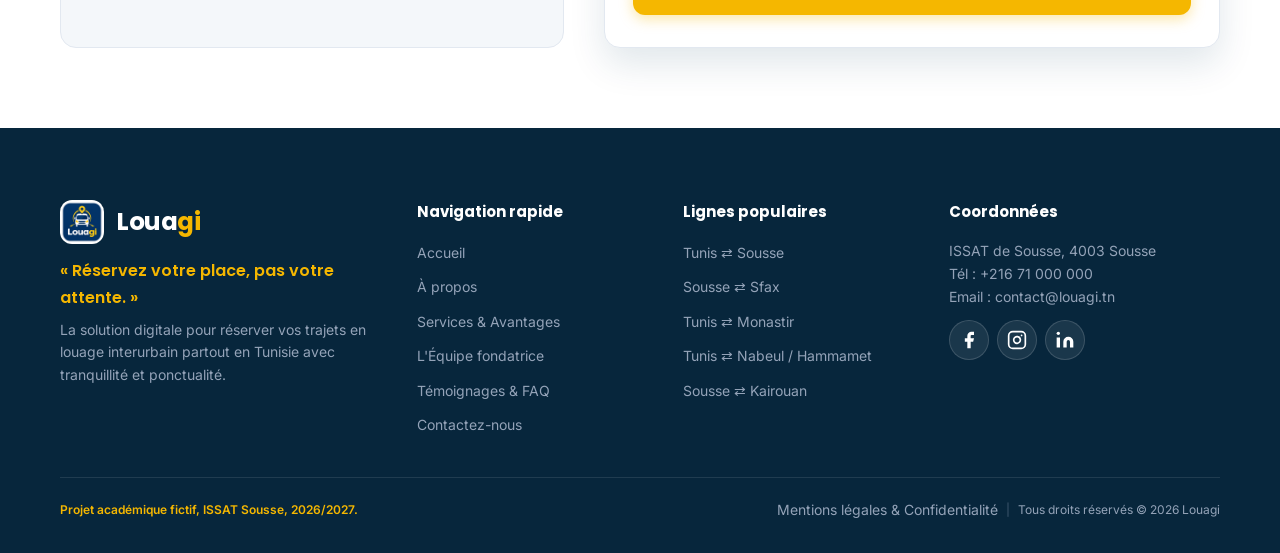
==== commit 06aec883: "feat: add authentication, reservation system, and dynamic carousels" ====
--- a/index.html
+++ b/index.html
@@ -7,7 +7,11 @@
   <meta name="description" content="Louagi est la première plateforme tunisienne de réservation de louage à distance. Choisissez votre trajet, votre horaire et réservez votre place sans attente.">
   <link rel="preconnect" href="https://fonts.googleapis.com">
   <link rel="preconnect" href="https://fonts.gstatic.com" crossorigin>
-  <link href="https://fonts.googleapis.com/css2?family=Inter:wght@400;500;600&family=Poppins:wght@600;700&display=swap" rel="stylesheet">
+  <link rel="preload" as="style" href="https://fonts.googleapis.com/css2?family=Inter:wght@400;500;600&family=Poppins:wght@600;700&display=swap">
+  <link rel="stylesheet" href="https://fonts.googleapis.com/css2?family=Inter:wght@400;500;600&family=Poppins:wght@600;700&display=swap" media="print" onload="this.media='all'">
+  <noscript>
+    <link rel="stylesheet" href="https://fonts.googleapis.com/css2?family=Inter:wght@400;500;600&family=Poppins:wght@600;700&display=swap">
+  </noscript>
   <link rel="preload" as="image" href="images/hero-station-louagi.webp" type="image/webp" fetchpriority="high">
   <link rel="stylesheet" href="style.css">
 </head>
@@ -489,7 +493,7 @@
             </div>
           </div>
           <div class="contact-card">
-            <form action="#" method="post" class="contact-form">
+            <form action="#" method="post" class="contact-form" id="form-contact" novalidate>
               <div class="form-group">
                 <label for="contact-nom" class="form-label">Nom complet <span class="required-mark">*</span></label>
                 <input type="text" id="contact-nom" name="nom" class="form-input" placeholder="Ex. Mohamed Ben Salah" required minlength="2">
@@ -589,5 +593,8 @@
     </div>
   </footer>
 
+  <!-- Script principal : menu scroll, carrousel, validation -->
+  <script src="js/main.js" defer></script>
+
 </body>
 </html>
--- a/style.css
+++ b/style.css
@@ -421,3 +421,38 @@
   *, *::before, *::after { animation-duration: .01ms !important; animation-iteration-count: 1 !important; transition-duration: .01ms !important; scroll-behavior: auto !important; }
   .hero-illustration-wrapper { animation: none !important; transform: none !important; }
 }
+
+
+/* === Styles dynamiques main.js === */
+
+/* 1. MENU SCROLL */
+.site-header { transition: transform 0.35s ease, box-shadow 0.3s ease; }
+.site-header.header--cache { transform: translateY(-100%); }
+.site-header.header--compacte { background: rgba(255,255,255,0.98); box-shadow: 0 4px 24px rgba(11,60,93,0.14); }
+
+/* 2. CARROUSEL */
+.carrousel-wrapper { position: relative; width: 100%; max-width: 680px; margin: 0 auto; overflow: hidden; border-radius: var(--r-xl); }
+.carrousel-piste { display: flex; transition: transform 0.5s ease; }
+.carrousel-piste .testimonial-card { min-width: 100%; flex-shrink: 0; opacity: 0; transition: opacity 0.5s ease; pointer-events: none; }
+.carrousel-piste .testimonial-card.carr-actif { opacity: 1; pointer-events: auto; }
+.carr-btn { position: absolute; top: 50%; transform: translateY(-50%); width: 40px; height: 40px; border: none; border-radius: 50%; background: rgba(255,255,255,0.95); color: var(--primary); font-size: 1.1rem; cursor: pointer; box-shadow: 0 3px 12px rgba(11,60,93,0.15); z-index: 10; }
+.carr-btn:hover { background: var(--accent); }
+.carr-btn--prev { left: -20px; }
+.carr-btn--next { right: -20px; }
+.carr-dots { display: flex; justify-content: center; gap: 8px; margin-top: 16px; }
+.carr-dot { width: 10px; height: 10px; border: none; border-radius: 50%; background: var(--border); cursor: pointer; padding: 0; transition: all 0.3s ease; }
+.carr-dot.actif { background: var(--accent); width: 26px; border-radius: 5px; }
+
+/* 3. VALIDATION CONTACT */
+.champ-erreur { display: block; font-size: 0.8rem; color: #DC2626; margin-top: 4px; font-weight: 500; }
+.form-input.champ--erreur, .form-select.champ--erreur, .form-textarea.champ--erreur { border-color: #DC2626 !important; background: #FEF2F2; }
+.form-input.champ--valide, .form-select.champ--valide, .form-textarea.champ--valide { border-color: #16A34A !important; background: #F0FDF4; }
+.toast { position: fixed; bottom: 28px; left: 50%; transform: translateX(-50%) translateY(80px); background: #166534; color: #fff; padding: 14px 26px; border-radius: var(--r-pill); font-size: 0.92rem; font-weight: 600; z-index: 9999; opacity: 0; transition: transform 0.4s ease, opacity 0.4s ease; pointer-events: none; }
+.toast--visible { opacity: 1; transform: translateX(-50%) translateY(0); }
+
+
+@media (max-width: 600px) {
+  .carr-btn--prev { left: 2px; }
+  .carr-btn--next { right: 2px; }
+  .modal-boite { padding: 32px 20px; }
+}
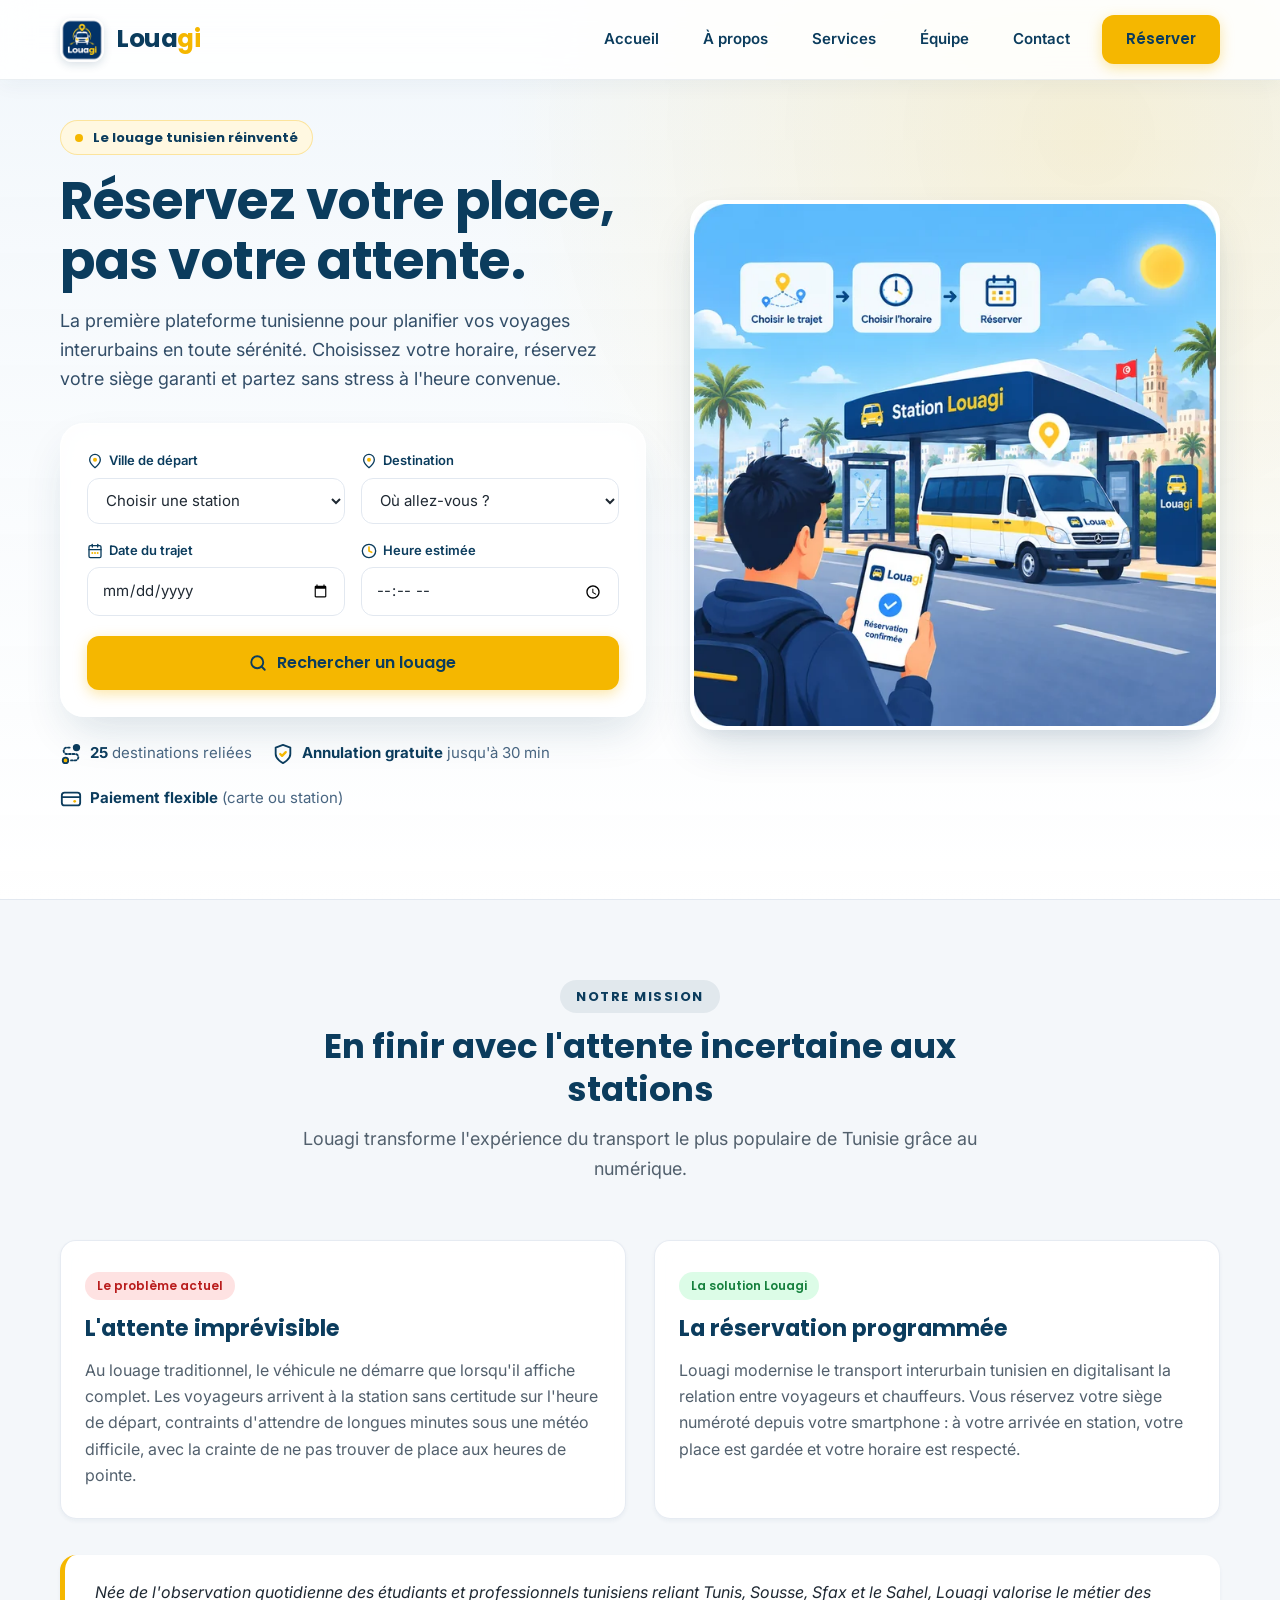
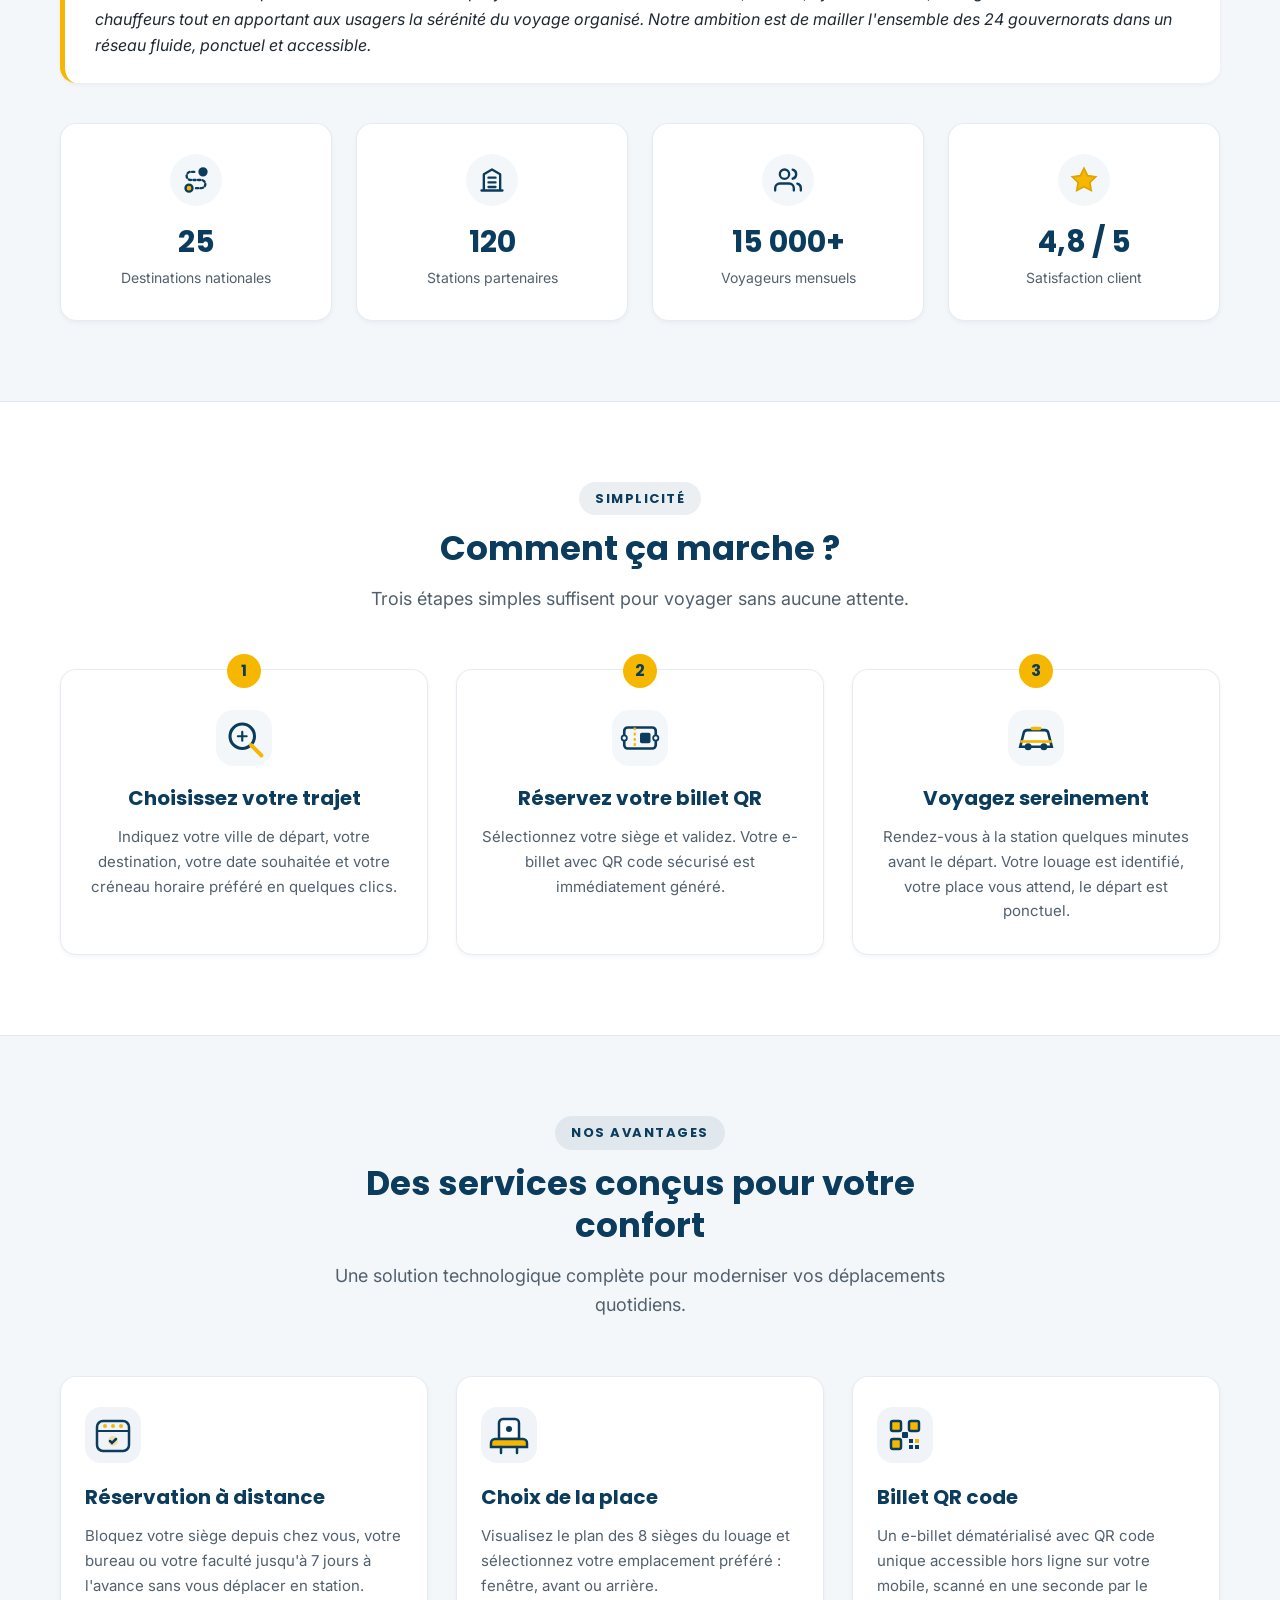
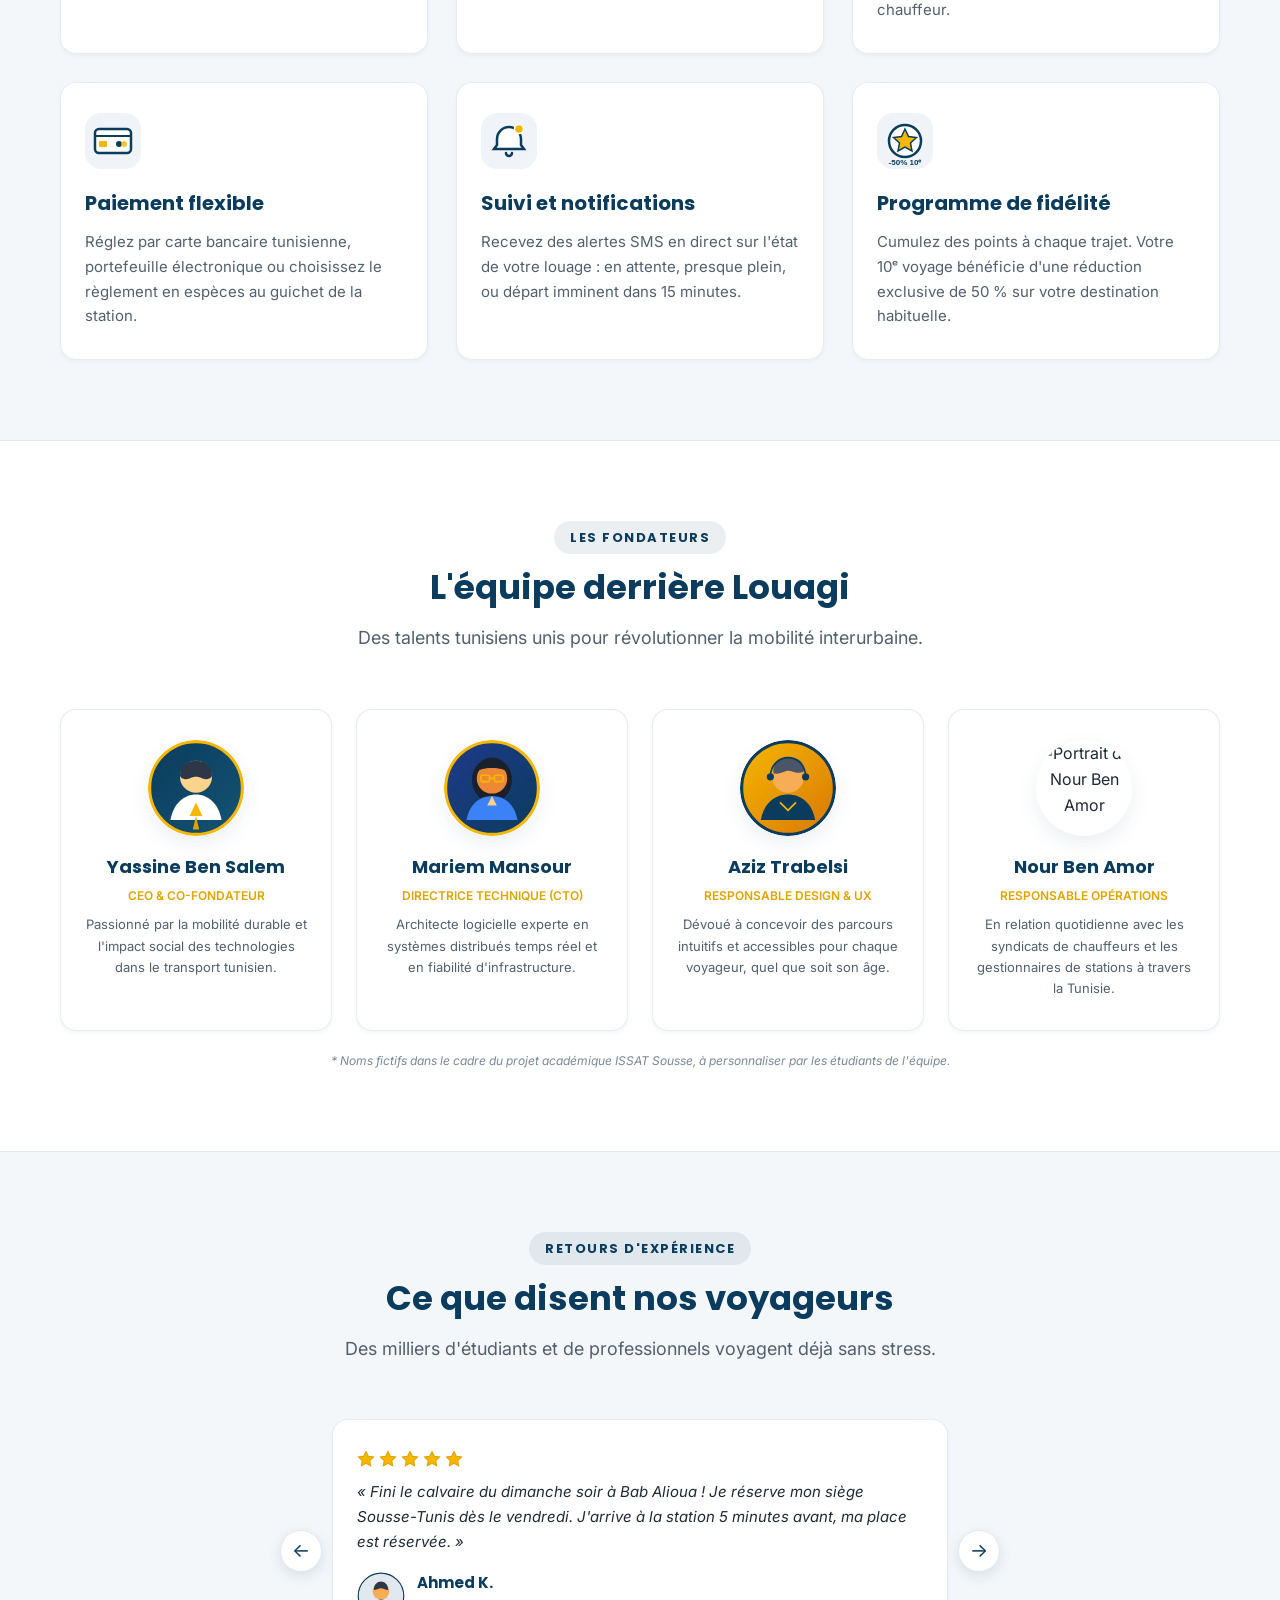
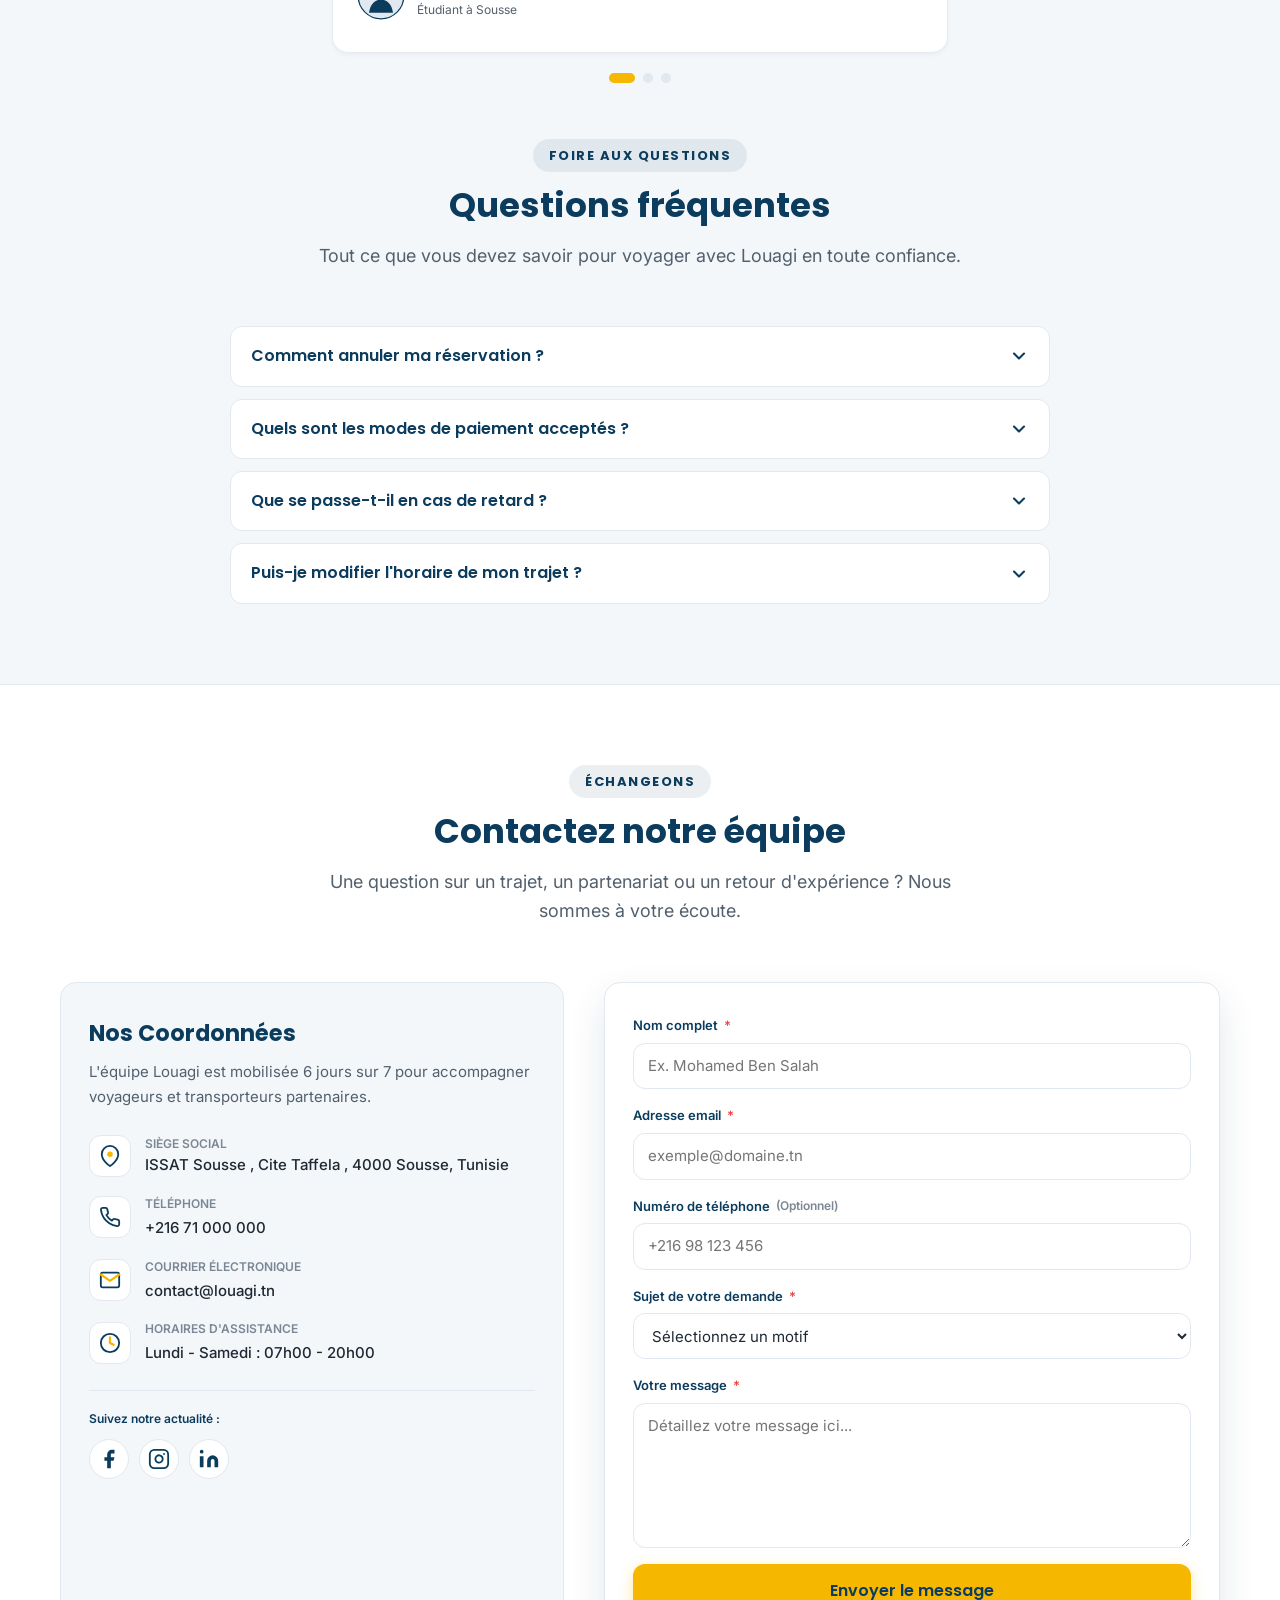
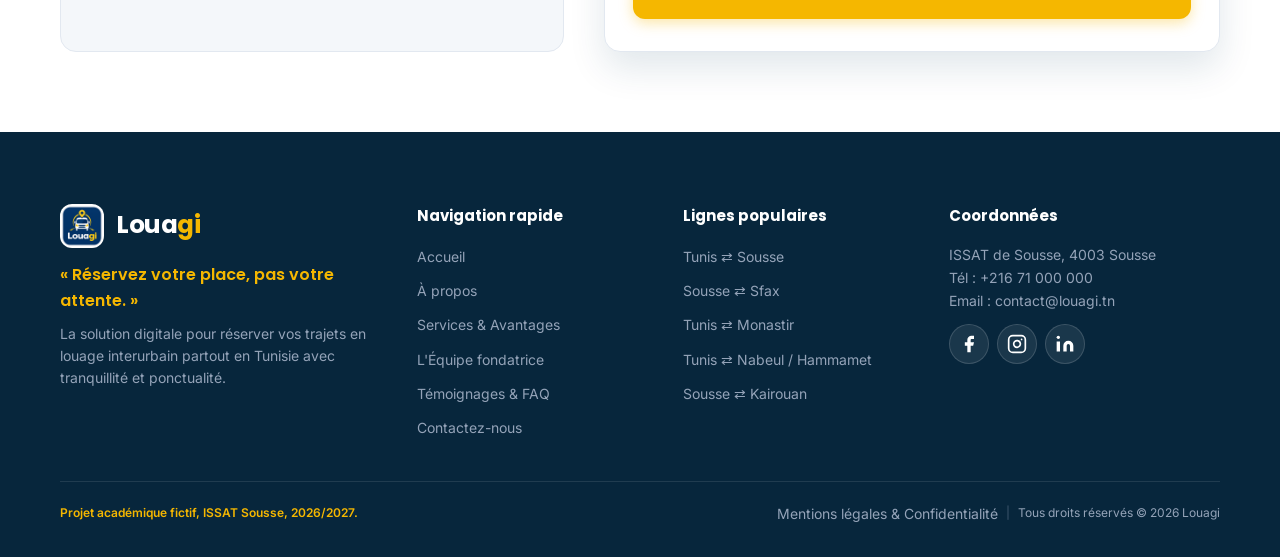
==== commit 51dd8434: "feat: implement user authentication, bookings, and interactive testimonial carousel" ====
--- a/index.html
+++ b/index.html
@@ -333,58 +333,72 @@
           <h2 class="section-title">Ce que disent nos voyageurs</h2>
           <p class="section-lead">Des milliers d'étudiants et de professionnels voyagent déjà sans stress.</p>
         </header>
-        <div class="testimonials-grid">
-          <article class="testimonial-card">
-            <div class="testimonial-rating" role="img" aria-label="Note : 5 étoiles sur 5">
-              <img src="images/icon-star.svg" alt="" width="18" height="18" loading="lazy">
-              <img src="images/icon-star.svg" alt="" width="18" height="18" loading="lazy">
-              <img src="images/icon-star.svg" alt="" width="18" height="18" loading="lazy">
-              <img src="images/icon-star.svg" alt="" width="18" height="18" loading="lazy">
-              <img src="images/icon-star.svg" alt="" width="18" height="18" loading="lazy">
-            </div>
-            <blockquote class="testimonial-quote">« Fini le calvaire du dimanche soir à Bab Alioua ! Je réserve mon siège Sousse-Tunis dès le vendredi. J'arrive à la station 5 minutes avant, ma place est réservée. »</blockquote>
-            <div class="testimonial-author">
-              <img src="images/avatar-user1.svg" alt="Avatar Ahmed" width="48" height="48" class="testimonial-avatar" loading="lazy">
-              <div>
-                <h3 class="testimonial-name">Ahmed K.</h3>
-                <span class="testimonial-meta">Étudiant à Sousse</span>
-              </div>
-            </div>
-          </article>
-          <article class="testimonial-card">
-            <div class="testimonial-rating" role="img" aria-label="Note : 5 étoiles sur 5">
-              <img src="images/icon-star.svg" alt="" width="18" height="18" loading="lazy">
-              <img src="images/icon-star.svg" alt="" width="18" height="18" loading="lazy">
-              <img src="images/icon-star.svg" alt="" width="18" height="18" loading="lazy">
-              <img src="images/icon-star.svg" alt="" width="18" height="18" loading="lazy">
-              <img src="images/icon-star.svg" alt="" width="18" height="18" loading="lazy">
-            </div>
-            <blockquote class="testimonial-quote">« Pour mes trajets réguliers Tunis-Sfax, Louagi me fait économiser au moins une heure d'attente à chaque voyage. Le suivi par notification est impeccable. »</blockquote>
-            <div class="testimonial-author">
-              <img src="images/avatar-user2.svg" alt="Avatar Salma" width="48" height="48" class="testimonial-avatar" loading="lazy">
-              <div>
-                <h3 class="testimonial-name">Salma M.</h3>
-                <span class="testimonial-meta">Ingénieure à Tunis</span>
-              </div>
-            </div>
-          </article>
-          <article class="testimonial-card">
-            <div class="testimonial-rating" role="img" aria-label="Note : 5 étoiles sur 5">
-              <img src="images/icon-star.svg" alt="" width="18" height="18" loading="lazy">
-              <img src="images/icon-star.svg" alt="" width="18" height="18" loading="lazy">
-              <img src="images/icon-star.svg" alt="" width="18" height="18" loading="lazy">
-              <img src="images/icon-star.svg" alt="" width="18" height="18" loading="lazy">
-              <img src="images/icon-star.svg" alt="" width="18" height="18" loading="lazy">
-            </div>
-            <blockquote class="testimonial-quote">« Le billet QR fonctionne même sans connexion internet. J'ai payé en espèces au guichet en montrant ma réservation. Un service indispensable. »</blockquote>
-            <div class="testimonial-author">
-              <img src="images/avatar-user3.svg" alt="Avatar Mohamed" width="48" height="48" class="testimonial-avatar" loading="lazy">
-              <div>
-                <h3 class="testimonial-name">Mohamed B.</h3>
-                <span class="testimonial-meta">Commerçant à Monastir</span>
-              </div>
-            </div>
-          </article>
+        <div class="temoignages-carrousel">
+          <button type="button" class="carr-btn carr-btn--prev" aria-label="Témoignage précédent">&#8592;</button>
+
+          <div class="carr-contenu">
+            <article class="testimonial-card actif">
+              <div class="testimonial-rating" role="img" aria-label="Note : 5 étoiles sur 5">
+                <img src="images/icon-star.svg" alt="" width="18" height="18" loading="lazy">
+                <img src="images/icon-star.svg" alt="" width="18" height="18" loading="lazy">
+                <img src="images/icon-star.svg" alt="" width="18" height="18" loading="lazy">
+                <img src="images/icon-star.svg" alt="" width="18" height="18" loading="lazy">
+                <img src="images/icon-star.svg" alt="" width="18" height="18" loading="lazy">
+              </div>
+              <blockquote class="testimonial-quote">« Fini le calvaire du dimanche soir à Bab Alioua ! Je réserve mon siège Sousse-Tunis dès le vendredi. J'arrive à la station 5 minutes avant, ma place est réservée. »</blockquote>
+              <div class="testimonial-author">
+                <img src="images/avatar-user1.svg" alt="Avatar Ahmed" width="48" height="48" class="testimonial-avatar" loading="lazy">
+                <div>
+                  <h3 class="testimonial-name">Ahmed K.</h3>
+                  <span class="testimonial-meta">Étudiant à Sousse</span>
+                </div>
+              </div>
+            </article>
+
+            <article class="testimonial-card">
+              <div class="testimonial-rating" role="img" aria-label="Note : 5 étoiles sur 5">
+                <img src="images/icon-star.svg" alt="" width="18" height="18" loading="lazy">
+                <img src="images/icon-star.svg" alt="" width="18" height="18" loading="lazy">
+                <img src="images/icon-star.svg" alt="" width="18" height="18" loading="lazy">
+                <img src="images/icon-star.svg" alt="" width="18" height="18" loading="lazy">
+                <img src="images/icon-star.svg" alt="" width="18" height="18" loading="lazy">
+              </div>
+              <blockquote class="testimonial-quote">« Pour mes trajets réguliers Tunis-Sfax, Louagi me fait économiser au moins une heure d'attente à chaque voyage. Le suivi par notification est impeccable. »</blockquote>
+              <div class="testimonial-author">
+                <img src="images/avatar-user2.svg" alt="Avatar Salma" width="48" height="48" class="testimonial-avatar" loading="lazy">
+                <div>
+                  <h3 class="testimonial-name">Salma M.</h3>
+                  <span class="testimonial-meta">Ingénieure à Tunis</span>
+                </div>
+              </div>
+            </article>
+
+            <article class="testimonial-card">
+              <div class="testimonial-rating" role="img" aria-label="Note : 5 étoiles sur 5">
+                <img src="images/icon-star.svg" alt="" width="18" height="18" loading="lazy">
+                <img src="images/icon-star.svg" alt="" width="18" height="18" loading="lazy">
+                <img src="images/icon-star.svg" alt="" width="18" height="18" loading="lazy">
+                <img src="images/icon-star.svg" alt="" width="18" height="18" loading="lazy">
+                <img src="images/icon-star.svg" alt="" width="18" height="18" loading="lazy">
+              </div>
+              <blockquote class="testimonial-quote">« Le billet QR fonctionne même sans connexion internet. J'ai payé en espèces au guichet en montrant ma réservation. Un service indispensable. »</blockquote>
+              <div class="testimonial-author">
+                <img src="images/avatar-user3.svg" alt="Avatar Mohamed" width="48" height="48" class="testimonial-avatar" loading="lazy">
+                <div>
+                  <h3 class="testimonial-name">Mohamed B.</h3>
+                  <span class="testimonial-meta">Commerçant à Monastir</span>
+                </div>
+              </div>
+            </article>
+          </div>
+
+          <button type="button" class="carr-btn carr-btn--next" aria-label="Témoignage suivant">&#8594;</button>
+
+          <div class="carr-dots">
+            <button type="button" class="carr-dot actif" aria-label="Voir témoignage 1"></button>
+            <button type="button" class="carr-dot" aria-label="Voir témoignage 2"></button>
+            <button type="button" class="carr-dot" aria-label="Voir témoignage 3"></button>
+          </div>
         </div>
 
         <div class="faq-container">
--- a/style.css
+++ b/style.css
@@ -430,18 +430,70 @@
 .site-header.header--cache { transform: translateY(-100%); }
 .site-header.header--compacte { background: rgba(255,255,255,0.98); box-shadow: 0 4px 24px rgba(11,60,93,0.14); }
 
-/* 2. CARROUSEL */
-.carrousel-wrapper { position: relative; width: 100%; max-width: 680px; margin: 0 auto; overflow: hidden; border-radius: var(--r-xl); }
-.carrousel-piste { display: flex; transition: transform 0.5s ease; }
-.carrousel-piste .testimonial-card { min-width: 100%; flex-shrink: 0; opacity: 0; transition: opacity 0.5s ease; pointer-events: none; }
-.carrousel-piste .testimonial-card.carr-actif { opacity: 1; pointer-events: auto; }
-.carr-btn { position: absolute; top: 50%; transform: translateY(-50%); width: 40px; height: 40px; border: none; border-radius: 50%; background: rgba(255,255,255,0.95); color: var(--primary); font-size: 1.1rem; cursor: pointer; box-shadow: 0 3px 12px rgba(11,60,93,0.15); z-index: 10; }
-.carr-btn:hover { background: var(--accent); }
-.carr-btn--prev { left: -20px; }
-.carr-btn--next { right: -20px; }
-.carr-dots { display: flex; justify-content: center; gap: 8px; margin-top: 16px; }
-.carr-dot { width: 10px; height: 10px; border: none; border-radius: 50%; background: var(--border); cursor: pointer; padding: 0; transition: all 0.3s ease; }
-.carr-dot.actif { background: var(--accent); width: 26px; border-radius: 5px; }
+/* 2. CARROUSEL TÉMOIGNAGES (Simple & Fiable) */
+.temoignages-carrousel {
+  position: relative;
+  max-width: 720px;
+  margin: 0 auto;
+  padding: 0 52px;
+}
+.carr-contenu .testimonial-card {
+  display: none;
+}
+.carr-contenu .testimonial-card.actif {
+  display: flex;
+  animation: fadeInCarrousel 0.35s ease;
+}
+@keyframes fadeInCarrousel {
+  from { opacity: 0; transform: translateY(4px); }
+  to { opacity: 1; transform: translateY(0); }
+}
+.carr-btn {
+  position: absolute;
+  top: 50%;
+  transform: translateY(-50%);
+  width: 42px;
+  height: 42px;
+  border: 1px solid var(--border);
+  border-radius: 50%;
+  background: #ffffff;
+  color: var(--primary);
+  font-size: 1.2rem;
+  cursor: pointer;
+  box-shadow: 0 4px 14px rgba(11, 60, 93, 0.12);
+  display: flex;
+  align-items: center;
+  justify-content: center;
+  transition: all 0.2s ease;
+  z-index: 10;
+}
+.carr-btn:hover {
+  background: var(--accent);
+  border-color: var(--accent);
+}
+.carr-btn--prev { left: 0; }
+.carr-btn--next { right: 0; }
+.carr-dots {
+  display: flex;
+  justify-content: center;
+  gap: 8px;
+  margin-top: 20px;
+}
+.carr-dot {
+  width: 10px;
+  height: 10px;
+  border: none;
+  border-radius: 50%;
+  background: var(--border);
+  cursor: pointer;
+  padding: 0;
+  transition: all 0.3s ease;
+}
+.carr-dot.actif {
+  background: var(--accent);
+  width: 26px;
+  border-radius: 5px;
+}
 
 /* 3. VALIDATION CONTACT */
 .champ-erreur { display: block; font-size: 0.8rem; color: #DC2626; margin-top: 4px; font-weight: 500; }
@@ -452,7 +504,7 @@
 
 
 @media (max-width: 600px) {
-  .carr-btn--prev { left: 2px; }
-  .carr-btn--next { right: 2px; }
+  .temoignages-carrousel { padding: 0 40px; }
+  .carr-btn { width: 36px; height: 36px; font-size: 1rem; }
   .modal-boite { padding: 32px 20px; }
 }
